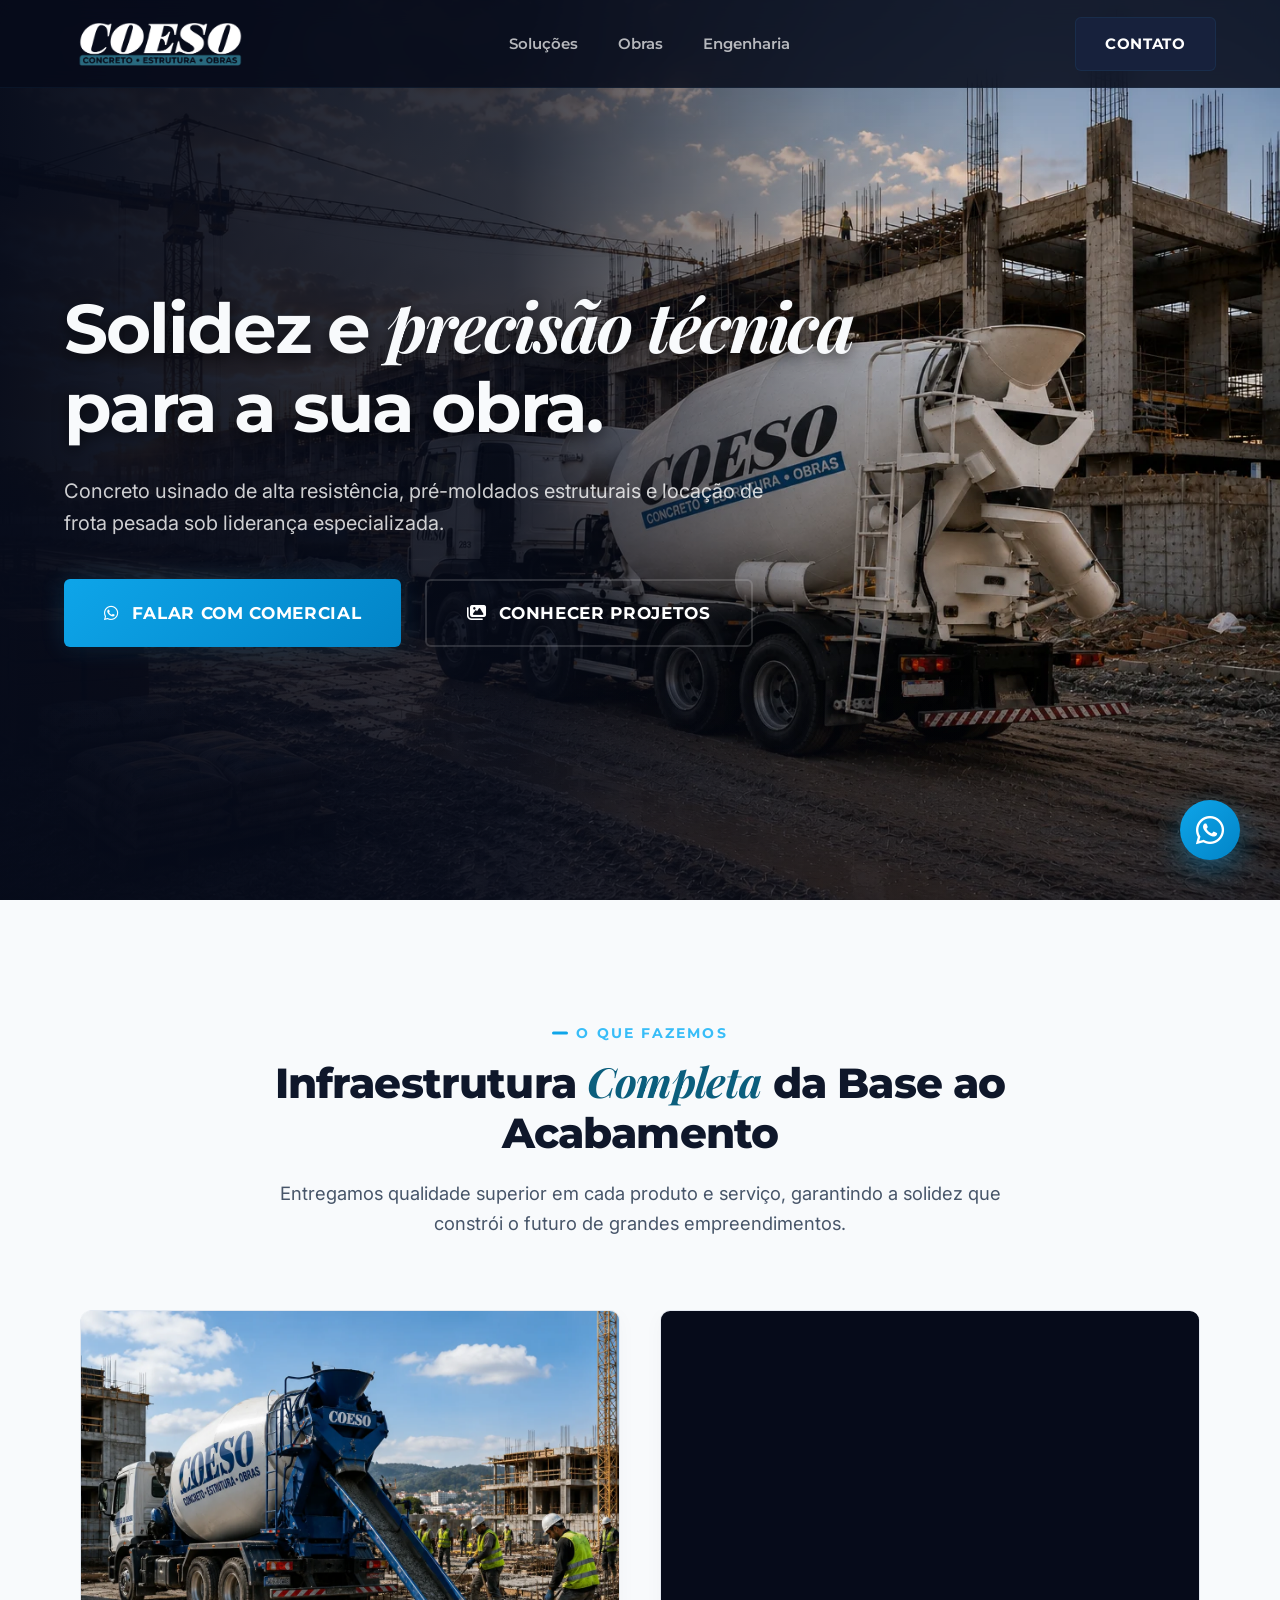
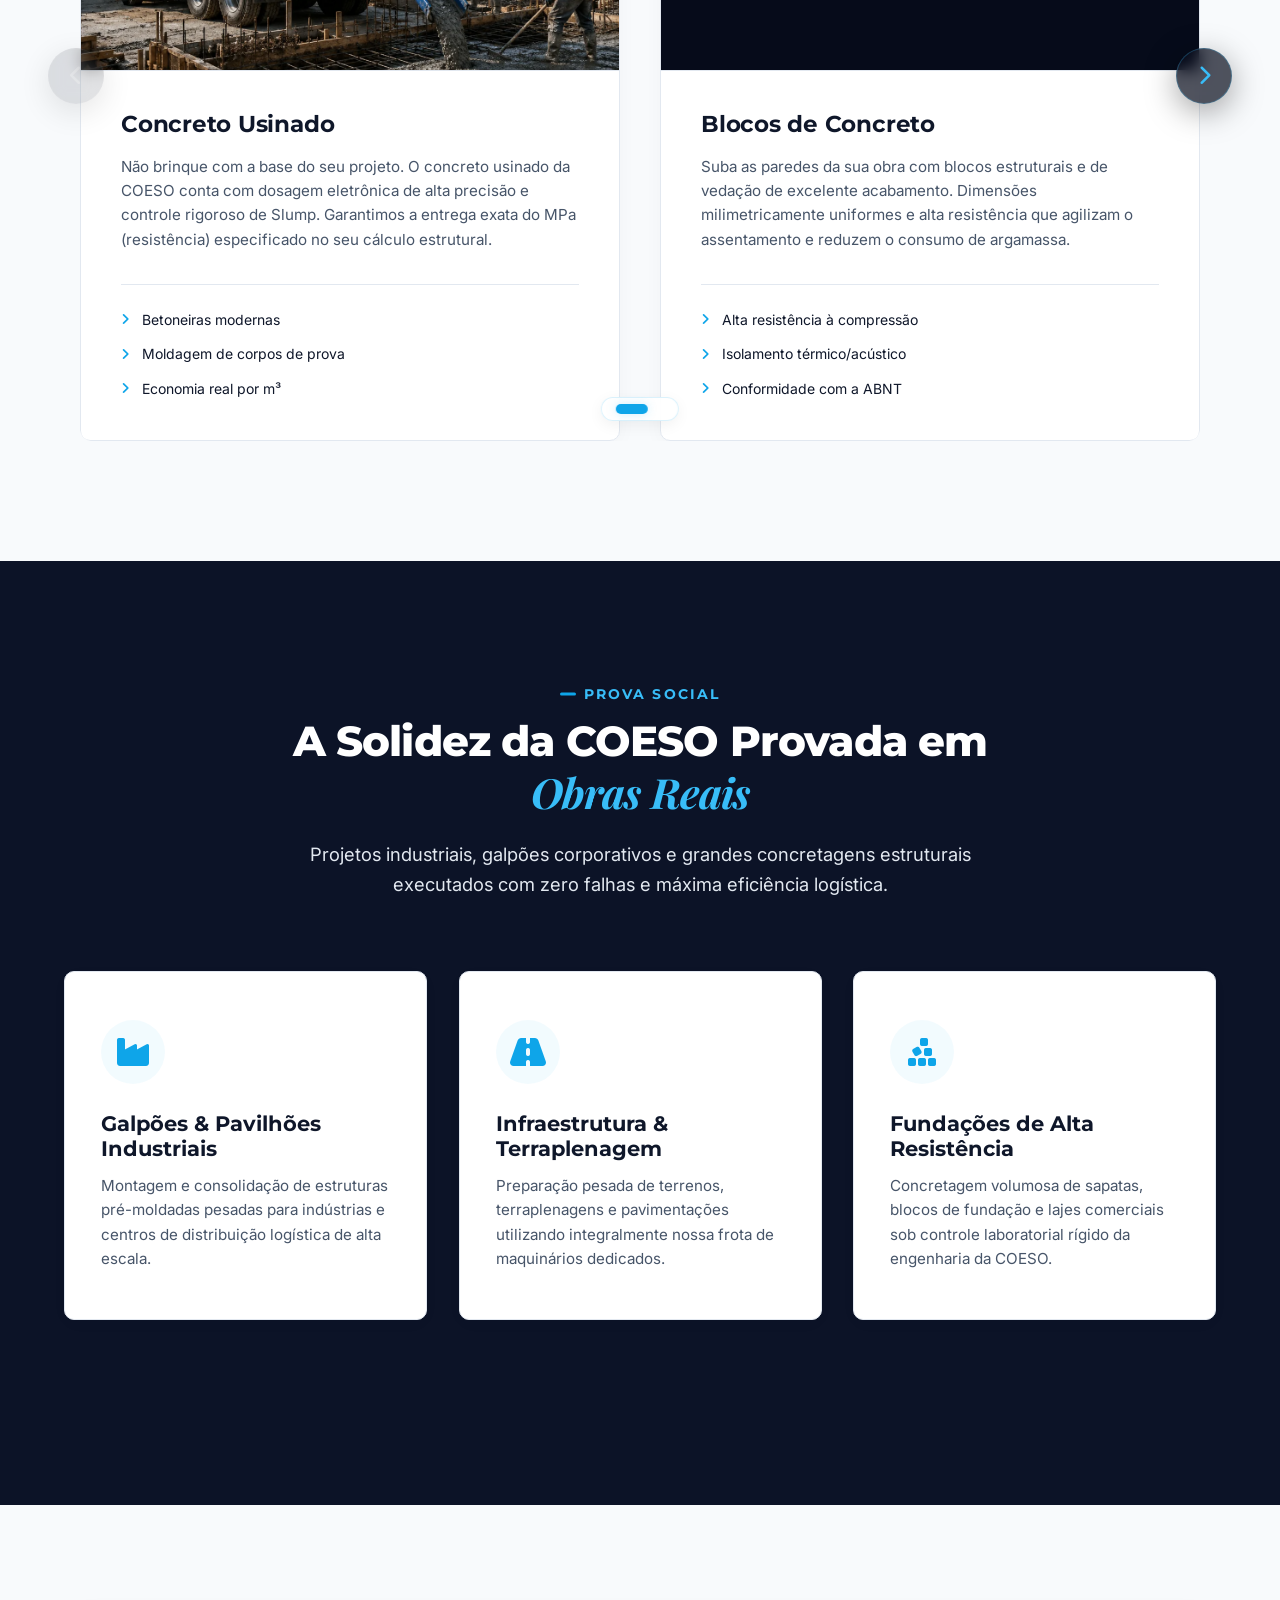
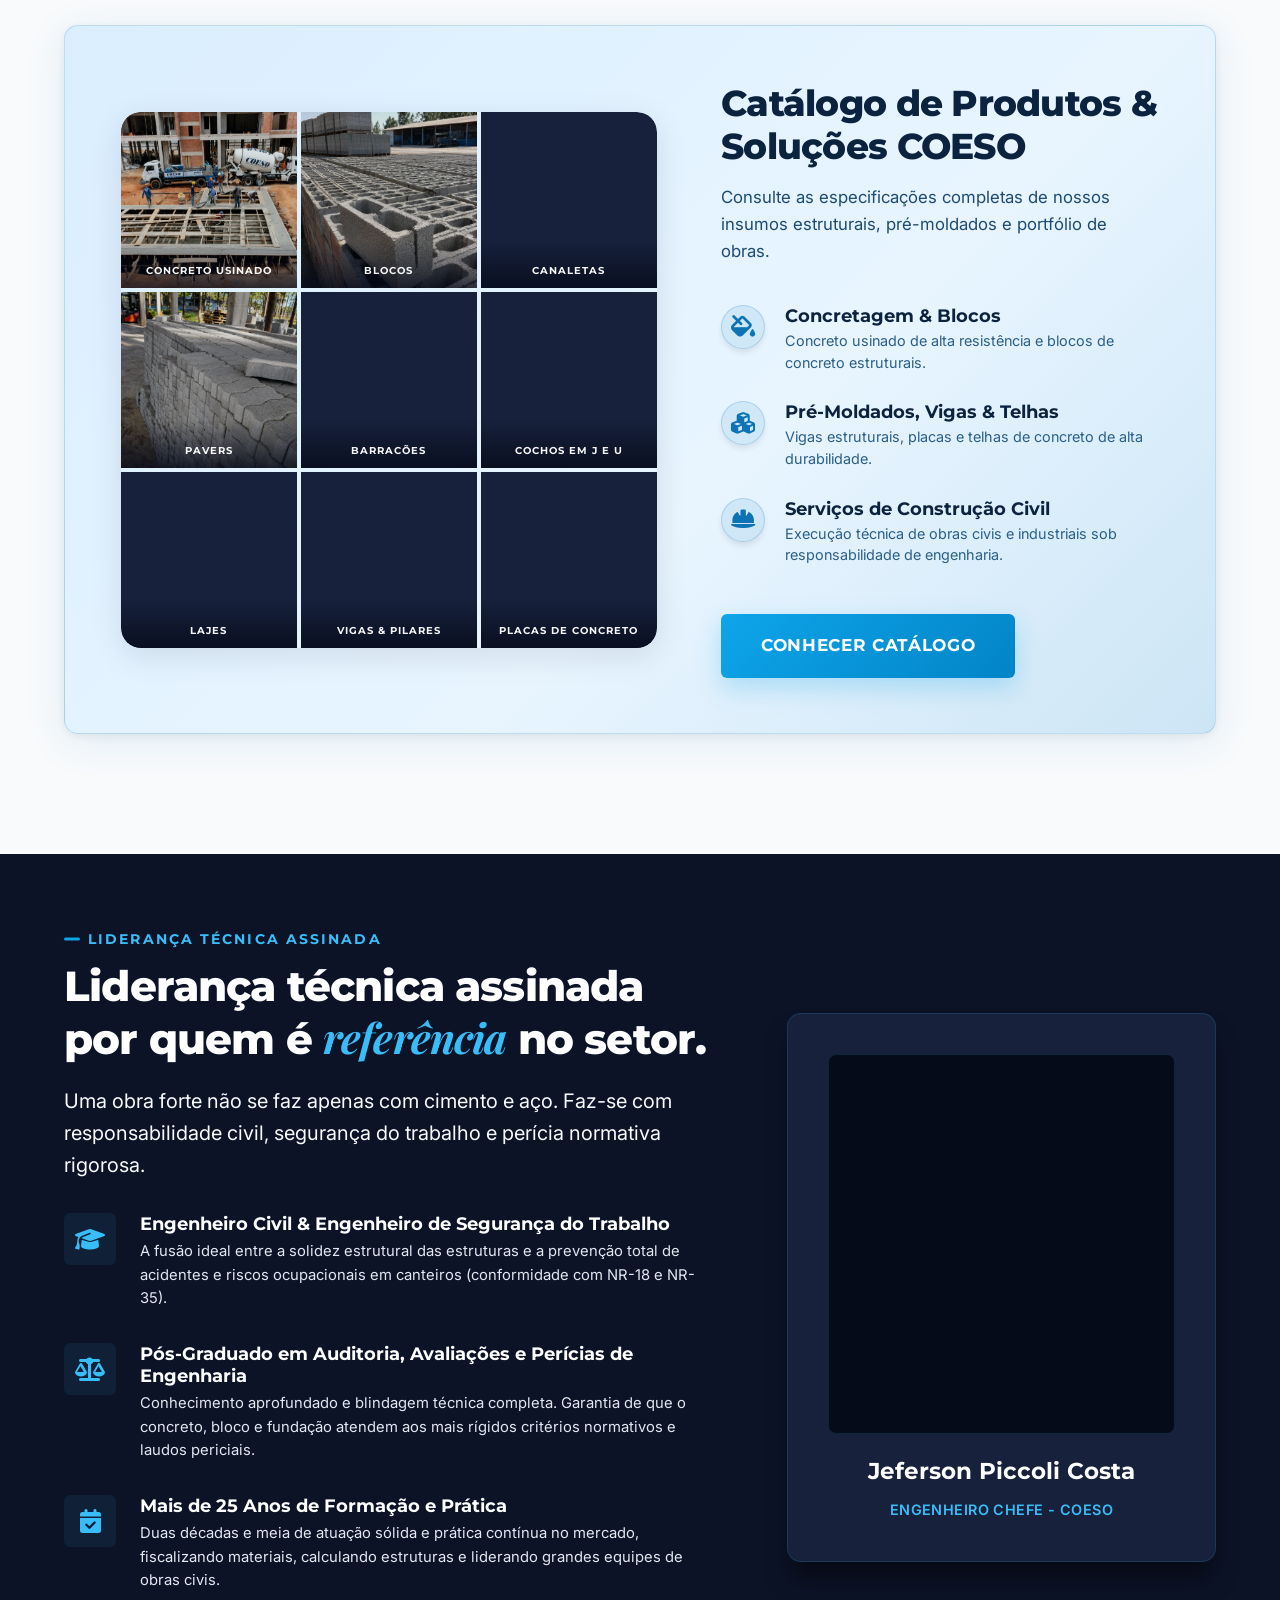
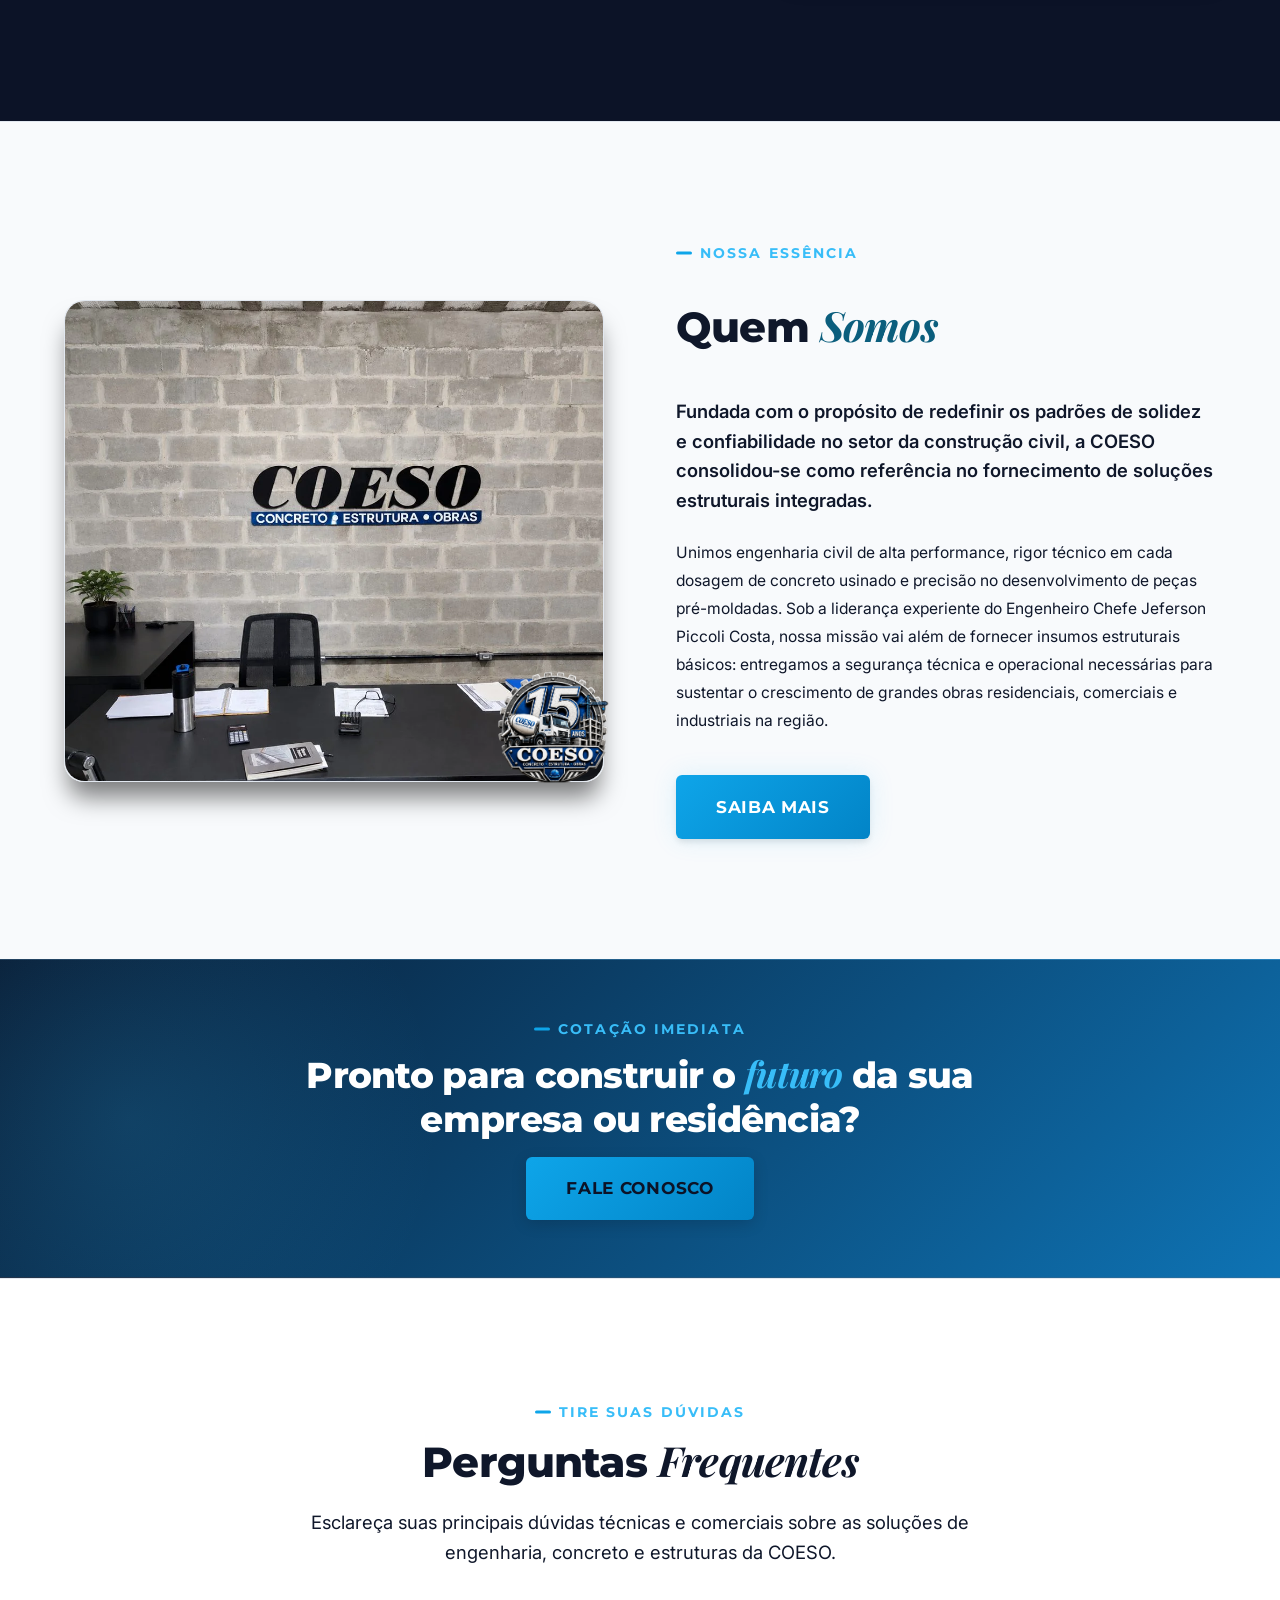
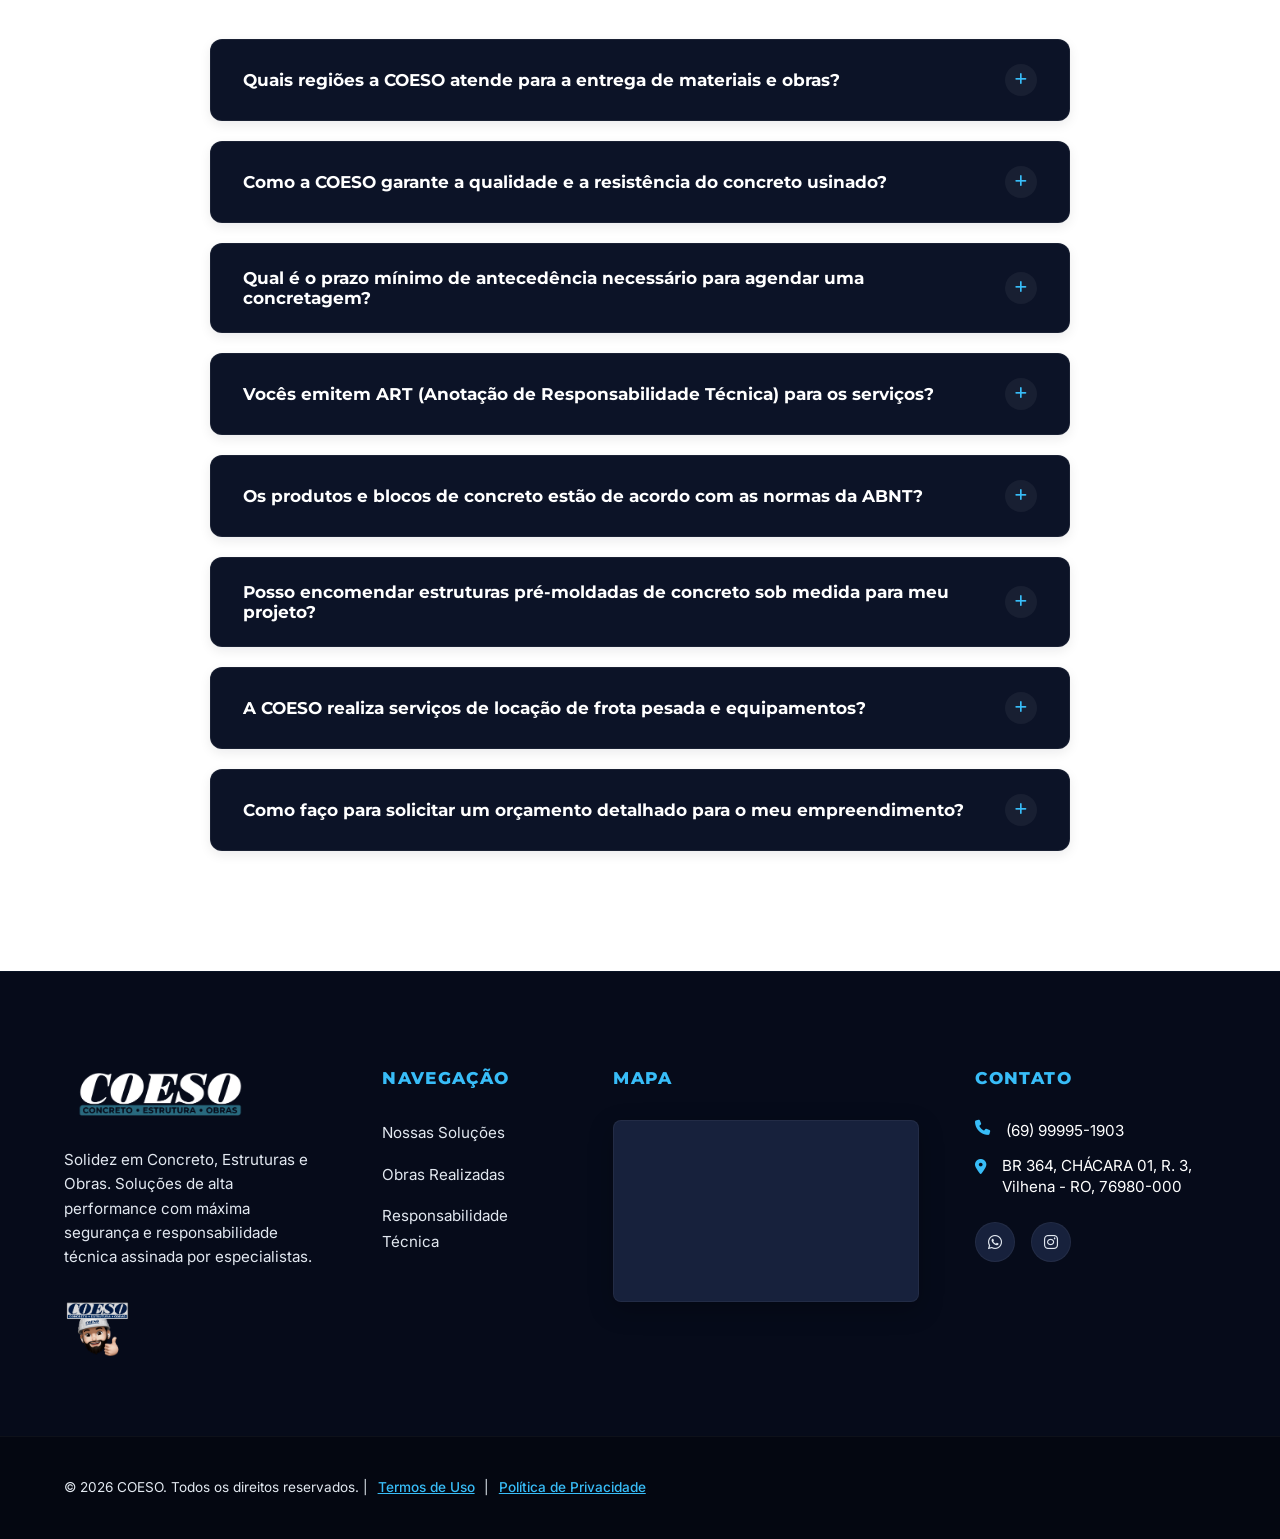
==== index.html @ 25af0e40 "Add files via upload" ====
<!DOCTYPE html>
<html lang="pt-BR">
<head>
    <meta charset="UTF-8">
    <meta name="viewport" content="width=device-width, initial-scale=1.0">
    <title>COESO | Concreto • Estrutura • Obras</title>
    
    <!-- Meta Tags SEO -->
    <meta name="description" content="A COESO oferece concreto usinado, blocos estruturais, pré-moldados e obras de engenharia civil de alta performance. Locação de frota pesada para construção. Solicite seu orçamento!">
    <meta name="keywords" content="concreto usinado, blocos de concreto, pré-moldados, obras de engenharia, locação de equipamentos, motoniveladora, munck, pá carregadeira, coeso engenharia">
    <meta name="author" content="COESO">
    
    <!-- Open Graph (Compartilhamento) -->
    <meta property="og:type" content="website">
    <meta property="og:url" content="https://www.coesoengenharia.com.br/">
    <meta property="og:title" content="COESO | Concreto • Estrutura • Obras">
    <meta property="og:description" content="Solidez e precisão técnica para sua obra. Fornecimento de concreto usinado, pré-moldados estruturais, obras completas e locação de frota pesada sob liderança especializada.">
    <meta property="og:image" content="assets/og-image.jpg">

    <!-- Google Fonts -->
    <link rel="preconnect" href="https://fonts.googleapis.com">
    <link rel="preconnect" href="https://fonts.gstatic.com" crossorigin>
    <link href="https://fonts.googleapis.com/css2?family=Inter:wght@300;400;500;600;700&family=Montserrat:wght@400;500;600;700;800&family=Playfair+Display:ital,wght@1,600;1,700;1,800;1,900&display=swap" rel="stylesheet">
    
    <!-- FontAwesome para Ícones -->
    <link rel="stylesheet" href="https://cdnjs.cloudflare.com/ajax/libs/font-awesome/6.4.0/css/all.min.css">
    
    <!-- CSS Customizado -->
    <link rel="stylesheet" href="style.css?v=1.2.1">
</head>
<body>

    <!-- Header / Navbar -->
    <header class="header">
        <div class="container header-container">
            <a href="#" class="logo-link" aria-label="COESO - Voltar ao topo">
                <img src="imagens/logo/logo-white-letters.webp" alt="COESO - Concreto, Estrutura e Obras" class="logo-img" width="980" height="254" decoding="async">
                <span class="logo-slogan">"Qualidade que constrói confiança"</span>
            </a>
            
            <nav class="nav" id="nav-menu">
                <ul class="nav-list">
                    <li><a href="#solucoes" class="nav-link">Soluções</a></li>
                    <li><a href="#obras" class="nav-link">Obras</a></li>
                    <li><a href="#autoridade" class="nav-link">Engenharia</a></li>
                    <li><a href="#contato" class="nav-link nav-btn-mobile">Contato</a></li>
                </ul>
            </nav>

            <a href="#contato" class="btn btn-secondary nav-btn-desktop">
                Contato
            </a>

            <button class="menu-toggle" id="menu-toggle" aria-label="Abrir menu">
                <span class="hamburger"></span>
            </button>
        </div>
    </header>

    <main>
        <!-- Hero Section (Azul Escuro 50%) -->
        <section class="hero">
            <div class="hero-overlay"></div>
            <div class="container hero-container">
                <div class="hero-content scroll-reveal">
                    <h1 class="hero-title">Solidez e <span class="text-serif-italic">precisão técnica</span> para a sua obra.</h1>
                    <p class="hero-lead">Concreto usinado de alta resistência, pré-moldados estruturais e locação de frota pesada sob liderança especializada.</p>

                    <div class="hero-actions">
                        <a href="https://wa.me/5569999951903?text=Olá!%20Gostaria%20de%20receber%20um%20orçamento%20da%20COESO." target="_blank" class="btn btn-primary btn-large">
                            <i class="fa-brands fa-whatsapp"></i> Falar com Comercial
                        </a>
                        <a href="#obras" class="btn btn-outline btn-large btn-scroll-projetos">
                            <i class="fa-solid fa-images"></i> Conhecer Projetos
                        </a>
                    </div>
                </div>
            </div>
        </section>

        <!-- Seção: Os 4 Pilares da Solidez (Branco 30%) -->
        <section id="solucoes" class="solucoes section-padding light-bg">
            <div class="container">
                <div class="section-header text-center scroll-reveal">
                    <span class="subtitle">O que fazemos</span>
                    <h2 class="section-title text-dark">Infraestrutura <span class="text-serif-italic">Completa</span> da Base ao Acabamento</h2>
                    <p class="section-desc text-muted">Entregamos qualidade superior em cada produto e serviço, garantindo a solidez que constrói o futuro de grandes empreendimentos.</p>
                </div>

                <div class="carousel-container solucoes-carousel">
                    <div class="carousel-wrapper">
                        <div class="carousel-track" id="solucoes-track">
                            <!-- Pilar 1 -->
                            <div class="card-solucao scroll-reveal">
                                <div class="card-solucao-img">
                                    <img src="imagens/solucoes/concreto_usinado.webp" alt="Concreto Usinado de Alta Resistência - COESO" width="800" height="532" decoding="async" loading="lazy">
                                </div>
                                <div class="card-solucao-content">
                                    <h3>Concreto Usinado</h3>
                                    <p>Não brinque com a base do seu projeto. O concreto usinado da COESO conta com dosagem eletrônica de alta precisão e controle rigoroso de Slump. Garantimos a entrega exata do MPa (resistência) especificado no seu cálculo estrutural.</p>
                                    <ul class="card-features">
                                        <li><i class="fa-solid fa-angle-right"></i> Betoneiras modernas</li>
                                        <li><i class="fa-solid fa-angle-right"></i> Moldagem de corpos de prova</li>
                                        <li><i class="fa-solid fa-angle-right"></i> Economia real por m³</li>
                                    </ul>
                                </div>
                            </div>

                            <!-- Pilar 2 -->
                            <div class="card-solucao scroll-reveal">
                                <div class="card-solucao-img">
                                    <img src="imagens/solucoes/blocos_concreto.webp" alt="Blocos de Concreto Estruturais - COESO" width="1024" height="1024" decoding="async" loading="lazy">
                                </div>
                                <div class="card-solucao-content">
                                    <h3>Blocos de Concreto</h3>
                                    <p>Suba as paredes da sua obra com blocos estruturais e de vedação de excelente acabamento. Dimensões milimetricamente uniformes e alta resistência que agilizam o assentamento e reduzem o consumo de argamassa.</p>
                                    <ul class="card-features">
                                        <li><i class="fa-solid fa-angle-right"></i> Alta resistência à compressão</li>
                                        <li><i class="fa-solid fa-angle-right"></i> Isolamento térmico/acústico</li>
                                        <li><i class="fa-solid fa-angle-right"></i> Conformidade com a ABNT</li>
                                    </ul>
                                </div>
                            </div>

                            <!-- Pilar 3 -->
                            <div class="card-solucao scroll-reveal">
                                <div class="card-solucao-img">
                                    <img src="imagens/solucoes/pre_moldados.webp" alt="Estruturas de Concreto Pré-Moldadas - COESO" width="800" height="800" decoding="async" loading="lazy">
                                </div>
                                <div class="card-solucao-content">
                                    <h3>Pré-Moldados de Concreto</h3>
                                    <p>Ganhe semanas de produtividade eliminando etapas complexas de carpintaria e fôrmas. Vigas, pilares, placas estruturais e muros produzidos em ambiente fabril controlado com cura otimizada e encaixes milimétricos.</p>
                                    <ul class="card-features">
                                        <li><i class="fa-solid fa-angle-right"></i> Redução drástica de desperdício</li>
                                        <li><i class="fa-solid fa-angle-right"></i> Instalação rápida e limpa</li>
                                        <li><i class="fa-solid fa-angle-right"></i> Redução no madeiramento</li>
                                    </ul>
                                </div>
                            </div>

                            <!-- Pilar 4 -->
                            <div class="card-solucao scroll-reveal">
                                <div class="card-solucao-img">
                                    <img src="imagens/solucoes/servicos_obras.webp" alt="Gestão e Execução de Obras Civis - COESO" width="800" height="800" decoding="async" loading="lazy">
                                </div>
                                <div class="card-solucao-content">
                                    <h3>Serviços & Obras</h3>
                                    <p>Projetos, gerenciamento e execução de obras civis de alta complexidade. Sob liderança de engenharia especializada, gerenciamos seu canteiro comercial, residencial ou industrial blindando seu orçamento de surpresas.</p>
                                    <ul class="card-features">
                                        <li><i class="fa-solid fa-angle-right"></i> Emissão rigorosa de ART</li>
                                        <li><i class="fa-solid fa-angle-right"></i> Gestão ativa de custos</li>
                                        <li><i class="fa-solid fa-angle-right"></i> Conformidade legal activa</li>
                                    </ul>
                                </div>
                            </div>
                        </div>
                    </div>

                    <!-- Controles Translúcidos Premium -->
                    <button class="carousel-control prev" id="solucoes-prev" aria-label="Slide anterior">
                        <i class="fa-solid fa-chevron-left"></i>
                    </button>
                    <button class="carousel-control next" id="solucoes-next" aria-label="Próximo slide">
                        <i class="fa-solid fa-chevron-right"></i>
                    </button>

                    <!-- Dots Indicadores -->
                    <div class="carousel-dots" id="solucoes-dots"></div>
                </div>
            </div>
        </section>

        <!-- Seção: Prova Social / Obras Realizadas (Azul Escuro 50%) -->
        <section id="obras" class="obras section-padding dark-bg">
            <div class="container">
                <div class="section-header text-center scroll-reveal">
                    <span class="subtitle">Prova Social</span>
                    <h2 class="section-title text-white">A Solidez da COESO Provada em <span class="text-serif-italic">Obras Reais</span></h2>
                    <p class="section-desc text-muted">Projetos industriais, galpões corporativos e grandes concretagens estruturais executados com zero falhas e máxima eficiência logística.</p>
                </div>

                <div class="obras-grid">
                    <!-- Obra 1 -->
                    <div class="obra-card scroll-reveal">
                        <div class="obra-icon">
                            <i class="fa-solid fa-industry"></i>
                        </div>
                        <h4>Galpões & Pavilhões Industriais</h4>
                        <p>Montagem e consolidação de estruturas pré-moldadas pesadas para indústrias e centros de distribuição logística de alta escala.</p>
                    </div>

                    <!-- Obra 2 -->
                    <div class="obra-card scroll-reveal" style="transition-delay: 0.12s;">
                        <div class="obra-icon">
                            <i class="fa-solid fa-road"></i>
                        </div>
                        <h4>Infraestrutura & Terraplenagem</h4>
                        <p>Preparação pesada de terrenos, terraplenagens e pavimentações utilizando integralmente nossa frota de maquinários dedicados.</p>
                    </div>

                    <!-- Obra 3 -->
                    <div class="obra-card scroll-reveal" style="transition-delay: 0.24s;">
                        <div class="obra-icon">
                            <i class="fa-solid fa-cubes-stacked"></i>
                        </div>
                        <h4>Fundações de Alta Resistência</h4>
                        <p>Concretagem volumosa de sapatas, blocos de fundação e lajes comerciais sob controle laboratorial rígido da engenharia da COESO.</p>
                    </div>
                </div>
            </div>
        </section>

        <!-- Seção: Catálogo Comercial e de Engenharia (Branco 30%) -->
        <section id="catalogo" class="catalogo section-padding light-bg">
            <div class="container">
                <div class="obras-catalogo-box obras-catalogo-box--blue">
                    <div class="catalogo-container-3d">
                        <!-- Coluna 1: Grid de Produtos Clicável que leva ao Catálogo -->
                        <a href="catalogo.html" class="catalogo-products-grid-link scroll-reveal" aria-label="Acessar o Catálogo de Produtos da COESO">
                            <div class="catalogo-products-grid">
                                <div class="cat-grid-item">
                                    <img src="imagens/cat%C3%A1logo/concretagem/concreto01.webp" alt="Concreto Usinado" width="1000" height="984" decoding="async" loading="lazy">
                                    <span class="cat-grid-label">Concreto Usinado</span>
                                </div>
                                <div class="cat-grid-item">
                                    <img src="imagens/cat%C3%A1logo/blocos/blocos01.webp" alt="Blocos de Concreto" width="1000" height="1000" decoding="async" loading="lazy">
                                    <span class="cat-grid-label">Blocos</span>
                                </div>
                                <div class="cat-grid-item">
                                    <img src="imagens/cat%C3%A1logo/canaleta/ChatGPT%20Image%2021%20de%20mai.%20de%202026%2C%2019_11_36.webp" alt="Canaletas de Concreto" width="1126" height="1397" decoding="async" loading="lazy">
                                    <span class="cat-grid-label">Canaletas</span>
                                </div>
                                <div class="cat-grid-item">
                                    <img src="imagens/cat%C3%A1logo/pavers/pavers01.webp" alt="Pavers Intertravados" width="1000" height="1000" decoding="async" loading="lazy">
                                    <span class="cat-grid-label">Pavers</span>
                                </div>
                                <div class="cat-grid-item">
                                    <img src="imagens/cat%C3%A1logo/barracao/baracao01.webp" alt="Barracões Pré-Moldados" width="852" height="843" decoding="async" loading="lazy">
                                    <span class="cat-grid-label">Barracões</span>
                                </div>
                                <div class="cat-grid-item">
                                    <img src="imagens/cat%C3%A1logo/cocho/Captura%20de%20tela%202026-05-21%20192445.webp" alt="Cochos de Concreto em J e U" width="852" height="841" decoding="async" loading="lazy">
                                    <span class="cat-grid-label">Cochos em J e U</span>
                                </div>
                                <div class="cat-grid-item">
                                    <img src="imagens/cat%C3%A1logo/lage/laje01.webp" alt="Lajes Pré-Moldadas" width="1000" height="1000" decoding="async" loading="lazy">
                                    <span class="cat-grid-label">Lajes</span>
                                </div>
                                <div class="cat-grid-item">
                                    <img src="imagens/cat%C3%A1logo/vigas_moldadas/viga01.webp" alt="Vigas & Pilares de Concreto" width="1000" height="800" decoding="async" loading="lazy">
                                    <span class="cat-grid-label">Vigas & Pilares</span>
                                </div>
                                <div class="cat-grid-item">
                                    <img src="imagens/cat%C3%A1logo/Placas%20de%20Concreto/placa01.webp" alt="Placas de Concreto" width="1000" height="843" decoding="async" loading="lazy">
                                    <span class="cat-grid-label">Placas de Concreto</span>
                                </div>
                            </div>
                            <div class="cat-grid-cta-overlay">
                                <i class="fa-solid fa-book-open"></i>
                                <span>Ver Catálogo Completo</span>
                                <i class="fa-solid fa-arrow-right"></i>
                            </div>
                        </a>

                        <!-- Coluna 2: Conteúdo Comercial & Argumentação Nobre -->
                        <div class="catalogo-details scroll-reveal" style="transition-delay: 0.15s;">
                            <h3 class="catalogo-heading">Catálogo de Produtos & Soluções COESO</h3>
                            <p class="catalogo-lead">Consulte as especificações completas de nossos insumos estruturais, pré-moldados e portfólio de obras.</p>
                            
                            <ul class="catalogo-bullets-list">
                                <li>
                                    <span class="bullet-icon"><i class="fa-solid fa-fill-drip"></i></span>
                                    <div class="bullet-text">
                                        <h4>Concretagem & Blocos</h4>
                                        <p>Concreto usinado de alta resistência e blocos de concreto estruturais.</p>
                                    </div>
                                </li>
                                <li>
                                    <span class="bullet-icon"><i class="fa-solid fa-cubes"></i></span>
                                    <div class="bullet-text">
                                        <h4>Pré-Moldados, Vigas & Telhas</h4>
                                        <p>Vigas estruturais, placas e telhas de concreto de alta durabilidade.</p>
                                    </div>
                                </li>
                                <li>
                                    <span class="bullet-icon"><i class="fa-solid fa-helmet-safety"></i></span>
                                    <div class="bullet-text">
                                        <h4>Serviços de Construção Civil</h4>
                                        <p>Execução técnica de obras civis e industriais sob responsabilidade de engenharia.</p>
                                    </div>
                                </li>
                            </ul>

                            <div class="catalogo-actions-area">
                                <a href="catalogo.html" class="btn btn-primary btn-large catalogo-btn">
                                    Conhecer Catálogo
                                </a>
                            </div>
                        </div>
                    </div>
                </div>
            </div>
        </section>

        <!-- Seção: Autoridade Técnica (Azul Escuro 50%) -->
        <section id="autoridade" class="autoridade section-padding dark-bg">
            <div class="container">
                <div class="autoridade-wrapper">
                    <!-- Conteúdo Persuasivo (Texto na esquerda) -->
                    <div class="autoridade-content scroll-reveal">
                        <span class="subtitle">Liderança Técnica Assinada</span>
                        <h2 class="section-title text-white">Liderança técnica assinada por quem é <span class="text-serif-italic">referência</span> no setor.</h2>
                        <p class="lead text-muted">Uma obra forte não se faz apenas com cimento e aço. Faz-se com responsabilidade civil, segurança do trabalho e perícia normativa rigorosa.</p>
                        
                        <div class="qualificacoes">
                            <div class="qual-item">
                                <div class="qual-icon"><i class="fa-solid fa-graduation-cap"></i></div>
                                <div class="qual-text">
                                    <h4>Engenheiro Civil & Engenheiro de Segurança do Trabalho</h4>
                                    <p>A fusão ideal entre a solidez estrutural das estruturas e a prevenção total de acidentes e riscos ocupacionais em canteiros (conformidade com NR-18 e NR-35).</p>
                                </div>
                            </div>
                            <div class="qual-item">
                                <div class="qual-icon"><i class="fa-solid fa-scale-balanced"></i></div>
                                <div class="qual-text">
                                    <h4>Pós-Graduado em Auditoria, Avaliações e Perícias de Engenharia</h4>
                                    <p>Conhecimento aprofundado e blindagem técnica completa. Garantia de que o concreto, bloco e fundação atendem aos mais rígidos critérios normativos e laudos periciais.</p>
                                </div>
                            </div>
                            <div class="qual-item">
                                <div class="qual-icon"><i class="fa-solid fa-calendar-check"></i></div>
                                <div class="qual-text">
                                    <h4>Mais de 25 Anos de Formação e Prática</h4>
                                    <p>Duas décadas e meia de atuação sólida e prática contínua no mercado, fiscalizando materiais, calculando estruturas e liderando grandes equipes de obras civis.</p>
                                </div>
                            </div>
                        </div>

                    </div>

                    <!-- Foto / Card do Engenheiro (Imagem na direita) -->
                    <div class="autoridade-visual scroll-reveal">
                        <div class="perfil-card">
                            <div class="perfil-img-container">
                                <img src="imagens/logo/jeferson.webp" alt="Eng. Jeferson Piccoli Costa - Responsável Técnico COESO" class="perfil-img" width="640" height="760" decoding="async" loading="lazy">
                            </div>
                            <div class="perfil-body">
                                <h3>Jeferson Piccoli Costa</h3>
                                <span class="cargo">Engenheiro Chefe - COESO</span>
                            </div>
                        </div>
                    </div>
                </div>
            </div>
        </section>

        <!-- Seção: Quem Somos (Branco / Light BG) -->
        <section id="quem-somos" class="quem-somos section-padding light-bg">
            <div class="container">
                <div class="quem-somos-wrapper">
                    <!-- Foto na esquerda -->
                    <div class="quem-somos-visual scroll-reveal">
                        <div class="quem-somos-img-box">
                            <img src="imagens/coeso/escritorio.webp" alt="Sede da COESO Engenharia" class="quem-somos-img" width="1000" height="1000" decoding="async" loading="lazy">
                            <div class="quem-somos-experience">
                                <img src="imagens/logo/simbolo.webp" alt="Símbolo COESO" class="quem-somos-badge-img" width="1254" height="1254" decoding="async" loading="lazy">
                            </div>
                        </div>
                    </div>

                    <!-- Texto na direita -->
                    <div class="quem-somos-content scroll-reveal" style="transition-delay: 0.15s;">
                        <span class="subtitle">Nossa Essência</span>
                        <h2 class="section-title text-dark">Quem <span class="text-serif-italic">Somos</span></h2>
                        <p class="lead-text text-dark">Fundada com o propósito de redefinir os padrões de solidez e confiabilidade no setor da construção civil, a COESO consolidou-se como referência no fornecimento de soluções estruturais integradas.</p>
                        <p class="desc-text text-muted">Unimos engenharia civil de alta performance, rigor técnico em cada dosagem de concreto usinado e precisão no desenvolvimento de peças pré-moldadas. Sob a liderança experiente do Engenheiro Chefe Jeferson Piccoli Costa, nossa missão vai além de fornecer insumos estruturais básicos: entregamos a segurança técnica e operacional necessárias para sustentar o crescimento de grandes obras residenciais, comerciais e industriais na região.</p>
                        
                        <div class="quem-somos-actions">
                            <a href="historia.html" class="btn btn-primary btn-large">
                                Saiba mais
                            </a>
                        </div>
                    </div>
                </div>
            </div>
        </section>

        <section id="contato" class="contato">
            <div class="container">
                <div class="contato-wrapper scroll-reveal">
                    <div class="contato-box">
                        <span class="subtitle">Cotação Imediata</span>
                        <h2 class="section-title text-white">Pronto para construir o <span class="text-serif-italic">futuro</span> da sua empresa ou residência?</h2>
                        <div class="contato-action-btn">
                            <a href="https://wa.me/5569999951903?text=Olá!%20Gostaria%20de%20conversar%20sobre%20as%20soluções%20comerciais%20da%20COESO." target="_blank" class="btn btn-primary btn-large">
                                Fale conosco
                            </a>
                        </div>
                    </div>
                </div>
            </div>
        </section>

        <!-- Seção: Perguntas Frequentes (FAQ) (Branco) -->
        <section id="faq" class="faq section-padding">
            <div class="container">
                <div class="section-header text-center scroll-reveal">
                    <span class="subtitle">Tire suas Dúvidas</span>
                    <h2 class="section-title text-dark">Perguntas <span class="text-serif-italic">Frequentes</span></h2>
                    <p class="section-desc text-muted">Esclareça suas principais dúvidas técnicas e comerciais sobre as soluções de engenharia, concreto e estruturas da COESO.</p>
                </div>
                
                <div class="faq-grid scroll-reveal">
                    <!-- FAQ Item 1 -->
                    <div class="faq-item">
                        <button class="faq-question" aria-expanded="false">
                            <span>Quais regiões a COESO atende para a entrega de materiais e obras?</span>
                            <span class="faq-icon"><i class="fa-solid fa-plus"></i></span>
                        </button>
                        <div class="faq-answer">
                            <div class="faq-answer-content">
                                <p>Atendemos com logística e frota próprias toda a região de Vilhena - RO e cidades vizinhas. Nossos caminhões e betoneiras garantem agilidade e precisão na entrega de concreto usinado e pré-moldados diretamente no seu canteiro.</p>
                            </div>
                        </div>
                    </div>
                    
                    <!-- FAQ Item 2 -->
                    <div class="faq-item">
                        <button class="faq-question" aria-expanded="false">
                            <span>Como a COESO garante a qualidade e a resistência do concreto usinado?</span>
                            <span class="faq-icon"><i class="fa-solid fa-plus"></i></span>
                        </button>
                        <div class="faq-answer">
                            <div class="faq-answer-content">
                                <p>Nosso concreto passa por rigoroso controle tecnológico, incluindo dosagem eletrônica automatizada de insumos e testes constantes de Slump. Realizamos a moldagem de corpos de prova e ensaios laboratoriais para certificar a classe de resistência (MPa) exigida no seu cálculo estrutural.</p>
                            </div>
                        </div>
                    </div>

                    <!-- FAQ Item 3 -->
                    <div class="faq-item">
                        <button class="faq-question" aria-expanded="false">
                            <span>Qual é o prazo mínimo de antecedência necessário para agendar uma concretagem?</span>
                            <span class="faq-icon"><i class="fa-solid fa-plus"></i></span>
                        </button>
                        <div class="faq-answer">
                            <div class="faq-answer-content">
                                <p>Para garantir a disponibilidade de nossos equipamentos, caminhões betoneira e equipe técnica, recomendamos que o agendamento seja feito com pelo menos 48 a 72 horas de antecedência em relação ao dia programado para a concretagem.</p>
                            </div>
                        </div>
                    </div>

                    <!-- FAQ Item 4 -->
                    <div class="faq-item">
                        <button class="faq-question" aria-expanded="false">
                            <span>Vocês emitem ART (Anotação de Responsabilidade Técnica) para os serviços?</span>
                            <span class="faq-icon"><i class="fa-solid fa-plus"></i></span>
                        </button>
                        <div class="faq-answer">
                            <div class="faq-answer-content">
                                <p>Sim, absolutamente. Todas as nossas obras civis, galpões industriais, montagens de estruturas pré-moldadas e fornecimentos personalizados contam com a emissão formal de ART assinada pelo nosso Engenheiro Chefe e Responsável Técnico, assegurando total respaldo jurídico e técnico.</p>
                            </div>
                        </div>
                    </div>

                    <!-- FAQ Item 5 -->
                    <div class="faq-item">
                        <button class="faq-question" aria-expanded="false">
                            <span>Os produtos e blocos de concreto estão de acordo com as normas da ABNT?</span>
                            <span class="faq-icon"><i class="fa-solid fa-plus"></i></span>
                        </button>
                        <div class="faq-answer">
                            <div class="faq-answer-content">
                                <p>Sim, 100% dos nossos blocos de concreto (estruturais e de vedação) e peças pré-moldadas são fabricados rigorosamente sob as normas técnicas da ABNT vigentes, passando por curas controladas para garantir a máxima resistência e uniformidade geométrica.</p>
                            </div>
                        </div>
                    </div>

                    <!-- FAQ Item 6 -->
                    <div class="faq-item">
                        <button class="faq-question" aria-expanded="false">
                            <span>Posso encomendar estruturas pré-moldadas de concreto sob medida para meu projeto?</span>
                            <span class="faq-icon"><i class="fa-solid fa-plus"></i></span>
                        </button>
                        <div class="faq-answer">
                            <div class="faq-answer-content">
                                <p>Com certeza. Produzimos pilares, vigas, placas estruturais e outras peças pré-moldadas personalizadas de acordo com as dimensões e especificidades do seu projeto arquitetônico e estrutural, reduzindo o tempo de obra e desperdício de materiais.</p>
                            </div>
                        </div>
                    </div>

                    <!-- FAQ Item 7 -->
                    <div class="faq-item">
                        <button class="faq-question" aria-expanded="false">
                            <span>A COESO realiza serviços de locação de frota pesada e equipamentos?</span>
                            <span class="faq-icon"><i class="fa-solid fa-plus"></i></span>
                        </button>
                        <div class="faq-answer">
                            <div class="faq-answer-content">
                                <p>Sim. Oferecemos locação de frota pesada revisada e com manutenção rigorosa em dia, incluindo caminhões munck, pás carregadeiras, motoniveladoras e betoneiras modernas prontas para atuar com alta produtividade no seu canteiro.</p>
                            </div>
                        </div>
                    </div>

                    <!-- FAQ Item 8 -->
                    <div class="faq-item">
                        <button class="faq-question" aria-expanded="false">
                            <span>Como faço para solicitar um orçamento detalhado para o meu empreendimento?</span>
                            <span class="faq-icon"><i class="fa-solid fa-plus"></i></span>
                        </button>
                        <div class="faq-answer">
                            <div class="faq-answer-content">
                                <p>É muito simples! Você pode clicar em qualquer um dos botões "Orçamento Rápido" ou "Negociar no WhatsApp" nesta página. Nossa equipe técnica está pronta para receber seu projeto e enviar uma proposta comercial e técnica sob medida de forma ágil.</p>
                            </div>
                        </div>
                    </div>
                </div>
            </div>
        </section>
    </main>

    <!-- Rodapé Institucional Completo (Azul Escuro 50%) -->
    <footer class="footer">
        <div class="container footer-container">
            <!-- Coluna 1: Marca & Subtexto -->
            <div class="footer-brand">
                <a href="#" class="logo-link" aria-label="COESO - Voltar ao topo">
                    <img src="imagens/logo/logo-white-letters.webp" alt="COESO - Concreto, Estrutura e Obras" class="logo-img" width="980" height="254" decoding="async" loading="lazy">
                </a>
                <p>Solidez em Concreto, Estruturas e Obras. Soluções de alta performance com máxima segurança e responsabilidade técnica assinada por especialistas.</p>
                <img src="imagens/logo/pedreiro.webp" alt="Mascote Pedreiro COESO" width="1397" height="1126" decoding="async" loading="lazy" style="height: 55px; width: auto; margin-top: 1.25rem; display: block; opacity: 0.95;">
            </div>
            
            <!-- Coluna 2: Navegação -->
            <div class="footer-links">
                <h4>Navegação</h4>
                <ul>
                    <li><a href="#solucoes">Nossas Soluções</a></li>
                    <li><a href="#obras">Obras Realizadas</a></li>
                    <li><a href="#autoridade">Responsabilidade Técnica</a></li>
                </ul>
            </div>
            
            <!-- Coluna 3: Mapa -->
            <div class="footer-map">
                <h4>Mapa</h4>
                <div class="map-container">
                    <iframe 
                        src="https://maps.google.com/maps?q=-12.7303,-60.1762(COESO%20-%20Concreto,%20Estrutura%20e%20Obras)&amp;t=&amp;z=16&amp;ie=UTF8&amp;iwloc=A&amp;output=embed" 
                        width="100%" 
                        height="180" 
                        style="border:0; border-radius: 8px;" 
                        allowfullscreen="" 
                        loading="lazy" 
                        referrerpolicy="no-referrer-when-downgrade">
                    </iframe>
                </div>
            </div>

            <!-- Coluna 4: Contato -->
            <div class="footer-contact">
                <h4>Contato</h4>
                <ul class="footer-contact-list" style="margin-bottom: 1.5rem;">
                    <li><i class="fa-solid fa-phone" style="color: var(--blue-light-hover); margin-right: 0.25rem;"></i> (69) 99995-1903</li>
                    <li><i class="fa-solid fa-location-dot" style="color: var(--blue-light-hover); margin-right: 0.25rem; margin-top: 0.25rem;"></i> BR 364, CHÁCARA 01, R. 3, Vilhena - RO, 76980-000</li>
                </ul>
                <div class="footer-socials">
                    <a href="https://wa.me/5569999951903" target="_blank" aria-label="Falar conosco no WhatsApp"><i class="fa-brands fa-whatsapp"></i></a>
                    <a href="https://www.instagram.com/coesoconcretoestruturaeobras/" target="_blank" aria-label="Acessar nosso Instagram"><i class="fa-brands fa-instagram"></i></a>
                </div>
            </div>
        </div>

        <div class="footer-bottom">
            <div class="container bottom-container">
                <div class="copyright">
                    <p>&copy; 2026 COESO. Todos os direitos reservados. | <a href="termos.html" class="footer-legal-link">Termos de Uso</a> | <a href="privacidade.html" class="footer-legal-link">Política de Privacidade</a></p>
                </div>
            </div>
        </div>
    </footer>

    <!-- Botão de WhatsApp Flutuante (Azul Claro 20%) -->
    <a href="https://wa.me/5569999951903?text=Olá!%20Gostaria%20de%20receber%20um%20orçamento%20com%20a%20COESO." class="whatsapp-float" target="_blank" aria-label="Falar com o Comercial no WhatsApp">
        <i class="fa-brands fa-whatsapp"></i>
        <span class="tooltip">Falar com o Comercial</span>
    </a>

    <!-- Javascript Customizado -->
    <script src="script.js" defer></script>
</body>
</html>
---- style.css ----
/* 
   COESO - Concreto • Estrutura • Obras
   Sistema de Design & Estilização Premium
   Paleta Comercial: 50% Azul Escuro | 30% Branco | 20% Azul Claro
*/

/* --- Variáveis Globais (Design Tokens) --- */
:root {
    /* 50% Azul Escuro (Solidez e Engenharia) */
    --blue-dark-900: #060B1A; /* Fundo base ultra-escuro */
    --blue-dark-800: #0C1327; /* Fundo principal de seções escuras */
    --blue-dark-700: #17213C; /* Fundo de cards e menus escuros */
    --blue-dark-600: #253356; /* Bordas e tons intermediários */
    
    /* 30% Branco & Off-White (Leitura e Espaço) */
    --white: #FFFFFF;
    --off-white-100: #F8FAFC; /* Fundo principal claro */
    --off-white-200: #E2E8F0; /* Bordas e detalhes em seções claras */
    --text-dark: #0F172A;     /* Texto principal em seções claras */
    --text-muted-dark: #475569; /* Texto secundário em seções claras */
    
    /* 20% Azul Claro (Tecnologia, Destaque e Ação) */
    --blue-light-main: #0EA5E9;   /* Cor de ação primária (botões) */
    --blue-light-hover: #38BDF8;  /* Cor de hover e destaque ativo */
    --blue-light-glow: rgba(56, 189, 248, 0.25);
    
    /* Tipografia */
    --font-title: 'Montserrat', sans-serif;
    --font-body: 'Inter', sans-serif;
    
    /* Animações e Transições */
    --transition-smooth: all 0.4s cubic-bezier(0.25, 0.8, 0.25, 1);
    --transition-fast: all 0.2s ease;
    
    /* Sombras e Bordas */
    --border-light: rgba(56, 189, 248, 0.08);
    --border-glow: rgba(56, 189, 248, 0.3);
    --shadow-sm: 0 4px 6px -1px rgba(0, 0, 0, 0.1);
    --shadow-md: 0 10px 15px -3px rgba(0, 0, 0, 0.3);
    --shadow-lg: 0 20px 25px -5px rgba(0, 0, 0, 0.5);
    --shadow-glow: 0 0 25px rgba(56, 189, 248, 0.15);
}

/* --- Reset e Configurações de Base --- */
*, *::before, *::after {
    margin: 0;
    padding: 0;
    box-sizing: border-box;
}

html {
    scroll-behavior: smooth;
    font-size: 16px;
    background-color: var(--blue-dark-900);
    color: var(--off-white-100);
    font-family: var(--font-body);
    -webkit-font-smoothing: antialiased;
}

body {
    overflow-x: hidden;
    line-height: 1.6;
}

.container {
    width: 100%;
    max-width: 1200px;
    margin: 0 auto;
    padding: 0 1.5rem;
}

section {
    position: relative;
    overflow: hidden;
}

.section-padding {
    padding: 7.5rem 0;
}

/* Alternância de Fundos Cromáticos */
.dark-bg {
    background-color: var(--blue-dark-800);
    color: var(--off-white-100);
}

.light-bg {
    background-color: var(--off-white-100);
    color: var(--text-dark);
}

a {
    color: inherit;
    text-decoration: none;
    transition: var(--transition-fast);
}

ul {
    list-style: none;
}

/* --- Tipografia Focada --- */
h1, h2, h3, h4, h5, h6 {
    font-family: var(--font-title);
    font-weight: 700;
    line-height: 1.2;
}

.dark-bg h1, .dark-bg h2, .dark-bg h3, .dark-bg h4 {
    color: var(--white);
}

.light-bg h1, .light-bg h2, .light-bg h3, .light-bg h4 {
    color: var(--text-dark);
}

.section-header {
    margin-bottom: 4.5rem;
    max-width: 750px;
}

.section-header.text-center {
    margin-left: auto;
    margin-right: auto;
    text-align: center;
}

.subtitle {
    display: inline-block;
    font-family: var(--font-title);
    font-size: 0.875rem;
    font-weight: 700;
    text-transform: uppercase;
    letter-spacing: 0.15em;
    color: var(--blue-light-hover);
    margin-bottom: 0.75rem;
    position: relative;
    padding-left: 1.5rem;
}

.subtitle::before {
    content: '';
    position: absolute;
    left: 0;
    top: 50%;
    transform: translateY(-50%);
    width: 1rem;
    height: 3px;
    background-color: var(--blue-light-main);
    border-radius: 2px;
}

.section-title {
    font-size: 2.6rem;
    margin-bottom: 1.25rem;
    letter-spacing: -0.02em;
    font-weight: 800;
}

.section-desc {
    font-size: 1.15rem;
}

.dark-bg .section-desc {
    color: var(--off-white-200);
}

.light-bg .section-desc {
    color: var(--text-muted-dark);
}

/* Destaque Tipográfico Premium */
.text-serif-italic {
    font-family: 'Playfair Display', serif;
    font-style: italic;
    font-weight: 700;
}

.dark-bg .text-serif-italic {
    color: var(--blue-light-hover);
}

.light-bg .text-serif-italic {
    color: #0b5e7d; /* Azul petróleo de alto contraste */
}

/* --- Botões de Conversão (Azul Claro 20%) --- */
.btn {
    display: inline-flex;
    align-items: center;
    justify-content: center;
    gap: 0.75rem;
    font-family: var(--font-title);
    font-weight: 700;
    font-size: 0.95rem;
    padding: 0.85rem 1.85rem;
    border-radius: 6px;
    cursor: pointer;
    transition: var(--transition-smooth);
    border: none;
    outline: none;
    text-transform: uppercase;
    letter-spacing: 0.04em;
}

.btn-primary {
    background: linear-gradient(135deg, var(--blue-light-main) 0%, #0284c7 100%);
    color: var(--white);
    box-shadow: var(--shadow-sm), var(--shadow-glow);
}

.btn-primary:hover {
    background: linear-gradient(135deg, var(--blue-light-hover) 0%, var(--blue-light-main) 100%);
    transform: translateY(-3px);
    box-shadow: 0 10px 22px rgba(14, 165, 233, 0.35);
}

.btn-secondary {
    background-color: var(--blue-dark-700);
    color: var(--white);
    border: 1px solid var(--border-light);
}

.btn-secondary:hover {
    background-color: var(--blue-light-main);
    color: var(--white);
    border-color: var(--blue-light-main);
    transform: translateY(-2px);
    box-shadow: var(--shadow-glow);
}

.btn-outline {
    background-color: transparent;
    color: var(--white);
    border: 2px solid rgba(255, 255, 255, 0.15);
}

.btn-outline:hover {
    border-color: var(--blue-light-hover);
    color: var(--blue-light-hover);
    transform: translateY(-3px);
    background-color: rgba(56, 189, 248, 0.05);
}

.btn-card {
    background-color: rgba(14, 165, 233, 0.08);
    color: var(--blue-light-hover);
    border: 1px solid rgba(14, 165, 233, 0.2);
    width: 100%;
}

.btn-card:hover {
    background-color: var(--blue-light-main);
    color: var(--white);
    border-color: var(--blue-light-main);
    transform: translateY(-2px);
    box-shadow: 0 5px 15px rgba(14, 165, 233, 0.3);
}

.btn-large {
    padding: 1.15rem 2.5rem;
    font-size: 1.05rem;
}

/* --- Header & Navegação --- */
.header {
    position: fixed;
    top: 0;
    left: 0;
    width: 100%;
    z-index: 1000;
    background-color: rgba(6, 11, 26, 0.85);
    backdrop-filter: blur(12px);
    -webkit-backdrop-filter: blur(12px);
    border-bottom: 1px solid rgba(56, 189, 248, 0.06);
    transition: var(--transition-smooth);
}

.header-container {
    display: flex;
    align-items: center;
    justify-content: space-between;
    height: 5.5rem;
}

.logo-link {
    display: inline-flex;
    align-items: center;
}

.logo-img {
    height: 52px;
    width: auto;
    object-fit: contain;
    transition: var(--transition-smooth);
}

.logo-link:hover .logo-img {
    transform: translateY(-2px);
}

.logo-slogan {
    display: none; /* O slogan e etiqueta de qualidade já vêm integrados na própria imagem do logo oficial */
}

.nav-list {
    display: flex;
    align-items: center;
    gap: 2.5rem;
}

.nav-link {
    font-family: var(--font-title);
    font-weight: 600;
    font-size: 0.95rem;
    color: rgba(255, 255, 255, 0.7);
    position: relative;
    padding: 0.5rem 0;
}

.nav-link::after {
    content: '';
    position: absolute;
    bottom: 0;
    left: 0;
    width: 0;
    height: 2px;
    background-color: var(--blue-light-main);
    transition: var(--transition-fast);
}

.nav-link:hover {
    color: var(--white);
}

.nav-link:hover::after {
    width: 100%;
}

.nav-btn-desktop {
    display: inline-flex;
}

.nav-btn-mobile {
    display: none;
}

.menu-toggle {
    display: none;
    background: none;
    border: none;
    cursor: pointer;
    padding: 0.5rem;
}

.hamburger {
    display: block;
    width: 1.5rem;
    height: 2px;
    background-color: var(--white);
    position: relative;
    transition: var(--transition-fast);
}

.hamburger::before, .hamburger::after {
    content: '';
    position: absolute;
    width: 100%;
    height: 2px;
    background-color: var(--white);
    left: 0;
    transition: var(--transition-fast);
}

.hamburger::before { top: -6px; }
.hamburger::after { bottom: -6px; }

/* --- Hero Section (50% Azul Escuro) --- */
.hero {
    position: relative;
    min-height: 100vh;
    display: flex;
    flex-direction: column;
    justify-content: center;
    padding-top: 8rem;
    padding-bottom: 6rem;
    background: linear-gradient(90deg, rgba(6, 11, 26, 0.98) 0%, rgba(6, 11, 26, 0.8) 40%, rgba(6, 11, 26, 0.2) 65%, rgba(6, 11, 26, 0) 80%),
                url('imagens/logo/cam_desktop.webp') no-repeat right center;
    background-size: cover;
    background-attachment: fixed;
    background-color: #060b1a;
}

.hero-overlay {
    position: absolute;
    top: 0;
    left: 0;
    width: 100%;
    height: 100%;
    background: linear-gradient(180deg, transparent 75%, rgba(6, 11, 26, 0.5) 100%);
    pointer-events: none;
}

.hero-container {
    position: relative;
    z-index: 10;
}

.hero-content {
    max-width: 820px;
}

.hero-tag {
    display: inline-flex;
    align-items: center;
    gap: 0.5rem;
    background-color: rgba(14, 165, 233, 0.1);
    border: 1px solid rgba(14, 165, 233, 0.2);
    color: var(--blue-light-hover);
    padding: 0.4rem 1.1rem;
    border-radius: 50px;
    font-size: 0.85rem;
    font-weight: 700;
    text-transform: uppercase;
    letter-spacing: 0.05em;
    margin-bottom: 2rem;
}

.hero-title {
    font-size: clamp(2.4rem, 5.5vw, 4.3rem);
    line-height: 1.15;
    margin-bottom: 1.75rem;
    letter-spacing: -0.03em;
    text-shadow: 0 4px 15px rgba(0, 0, 0, 0.6);
}

.hero-lead {
    font-size: 1.25rem;
    color: rgba(255, 255, 255, 0.8);
    margin-bottom: 2.5rem;
    max-width: 720px;
}

.hero-bullets {
    display: flex;
    flex-direction: column;
    gap: 0.85rem;
    margin-bottom: 3.5rem;
}

.bullet {
    display: flex;
    align-items: center;
    gap: 0.75rem;
    font-size: 0.95rem;
    color: rgba(255, 255, 255, 0.9);
}

.bullet i {
    color: var(--blue-light-hover);
    font-size: 1.1rem;
}

.hero-actions {
    display: flex;
    flex-wrap: wrap;
    gap: 1.5rem;
}

/* --- Seção Soluções (30% Branco) --- */
.solucoes-grid {
    display: grid;
    grid-template-columns: repeat(2, 1fr);
    gap: 2.5rem;
}

.card-solucao {
    background-color: var(--white);
    border: 1px solid var(--off-white-200);
    border-radius: 10px;
    padding: 0;
    overflow: hidden;
    transition: var(--transition-smooth);
    display: flex;
    flex-direction: column;
    box-shadow: 0 4px 20px rgba(15, 23, 42, 0.03);
}

.card-solucao:hover {
    transform: translateY(-8px);
    border-color: rgba(14, 165, 233, 0.2);
    box-shadow: 0 15px 35px rgba(14, 165, 233, 0.08);
}

.card-solucao-img {
    height: 360px;
    width: 100%;
    overflow: hidden;
    position: relative;
    border-bottom: 1px solid var(--off-white-200);
    background-color: var(--blue-dark-900);
}

@media (max-width: 768px) {
    .card-solucao-img {
        height: 250px;
    }
}

.card-solucao-img img {
    width: 100%;
    height: 100%;
    object-fit: cover;
    transition: var(--transition-smooth);
}

.card-solucao:hover .card-solucao-img img {
    transform: scale(1.06);
}

.card-solucao-content {
    padding: 2.5rem;
    display: flex;
    flex-direction: column;
    flex-grow: 1;
}

.card-icon {
    font-size: 2.25rem;
    color: var(--blue-light-main);
    background-color: rgba(14, 165, 233, 0.06);
    width: 4.5rem;
    height: 4.5rem;
    border-radius: 8px;
    display: flex;
    align-items: center;
    justify-content: center;
    margin-bottom: 2rem;
    transition: var(--transition-smooth);
}

.card-solucao:hover .card-icon {
    background-color: var(--blue-light-main);
    color: var(--white);
    transform: scale(1.05);
}

.card-solucao h3 {
    font-size: 1.45rem;
    margin-bottom: 1rem;
    letter-spacing: -0.01em;
}

.card-solucao p {
    color: var(--text-muted-dark);
    font-size: 0.95rem;
    margin-bottom: 2rem;
    flex-grow: 1;
}

.card-features {
    display: flex;
    flex-direction: column;
    gap: 0.75rem;
    border-top: 1px solid var(--off-white-200);
    padding-top: 1.5rem;
}

.card-features li {
    font-size: 0.875rem;
    color: var(--text-dark);
    display: flex;
    align-items: center;
    gap: 0.75rem;
}

.card-features li i {
    color: var(--blue-light-main);
    font-size: 0.85rem;
}

/* --- Carrossel de Frota Operacional (50% Azul Escuro) --- */
.carousel-container {
    position: relative;
    width: 100%;
    margin-bottom: 5rem;
    padding: 0 1.5rem;
}

.carousel-wrapper {
    overflow: hidden;
    width: 100%;
    border-radius: 12px;
}

.carousel-track {
    display: flex;
    gap: 2.5rem;
    transition: transform 0.6s cubic-bezier(0.25, 1, 0.5, 1);
    will-change: transform;
}

/* Largura dinâmica baseada na viewport */
.carousel-track .equipamento-card {
    flex: 0 0 100%;
    width: 100%;
    box-sizing: border-box;
}

@media (min-width: 992px) {
    .carousel-track .equipamento-card {
        flex: 0 0 calc(33.333% - 1.666rem); /* 3 cards visíveis */
    }
}

@media (min-width: 600px) and (max-width: 991px) {
    .carousel-track .equipamento-card {
        flex: 0 0 calc(50% - 1.25rem); /* 2 cards visíveis */
    }
}

/* Controles Translúcidos Premium */
.carousel-control {
    position: absolute;
    top: 50%;
    transform: translateY(-50%);
    width: 3.5rem;
    height: 3.5rem;
    border-radius: 50%;
    background: rgba(6, 11, 26, 0.7);
    border: 1px solid rgba(56, 189, 248, 0.25);
    color: var(--blue-light-hover);
    font-size: 1.25rem;
    display: flex;
    align-items: center;
    justify-content: center;
    cursor: pointer;
    z-index: 10;
    transition: var(--transition-smooth);
    backdrop-filter: blur(8px);
    -webkit-backdrop-filter: blur(8px);
    box-shadow: 0 8px 32px 0 rgba(0, 0, 0, 0.37);
}

.carousel-control:hover {
    background: var(--blue-light-main);
    color: var(--white);
    border-color: var(--blue-light-main);
    box-shadow: 0 0 20px var(--blue-light-glow);
    transform: translateY(-50%) scale(1.1);
}

.carousel-control.prev { left: -1rem; }
.carousel-control.next { right: -1rem; }

.carousel-control:disabled {
    opacity: 0.3;
    cursor: not-allowed;
    pointer-events: none;
    background: rgba(6, 11, 26, 0.4);
    border-color: rgba(255, 255, 255, 0.05);
    color: rgba(255, 255, 255, 0.3);
}

/* Dots Indicadores com Alongamento Premium */
.carousel-dots {
    display: flex;
    justify-content: center;
    align-items: center;
    gap: 0.75rem;
    margin-top: 2.5rem;
}

.carousel-dot {
    width: 0.65rem;
    height: 0.65rem;
    border-radius: 50%;
    background-color: rgba(255, 255, 255, 0.2);
    border: none;
    cursor: pointer;
    transition: var(--transition-smooth);
}

.carousel-dot:hover { background-color: var(--blue-light-hover); }

.carousel-dot.active {
    width: 2rem;
    border-radius: 10px;
    background-color: var(--blue-light-main);
    box-shadow: 0 0 10px var(--blue-light-glow);
}

@media (max-width: 768px) {
    .carousel-control { display: none; } /* Ocultar setas no celular */
    .carousel-container { padding: 0; }
}

.equipamento-card {
    background-color: var(--blue-dark-700);
    border: 1px solid rgba(56, 189, 248, 0.05);
    border-radius: 12px;
    overflow: hidden;
    transition: var(--transition-smooth);
    display: flex;
    flex-direction: column;
}

.equipamento-card:hover {
    transform: translateY(-5px);
    border-color: rgba(56, 189, 248, 0.25);
    box-shadow: var(--shadow-md), 0 0 25px rgba(56, 189, 248, 0.05);
}

.equipamento-img-container {
    height: 220px;
    width: 100%;
    overflow: hidden;
    position: relative;
    border-bottom: 1px solid var(--border-light);
    background-color: var(--blue-dark-900);
}

.equipamento-img-container img {
    width: 100%;
    height: 100%;
    object-fit: cover;
    transition: var(--transition-smooth);
}

.equipamento-card:hover .equipamento-img-container img {
    transform: scale(1.08);
}


.equipamento-info {
    padding: 2.25rem 2rem;
    display: flex;
    flex-direction: column;
    flex-grow: 1;
}

.badge {
    align-self: flex-start;
    background-color: var(--blue-dark-900);
    border: 1px solid var(--border-light);
    color: var(--off-white-200);
    font-size: 0.75rem;
    font-weight: 700;
    text-transform: uppercase;
    letter-spacing: 0.08em;
    padding: 0.3rem 0.85rem;
    border-radius: 4px;
    margin-bottom: 1.25rem;
}

.equipamento-card:hover .badge {
    border-color: rgba(56, 189, 248, 0.3);
    color: var(--blue-light-hover);
}

.equipamento-info h3 {
    font-size: 1.45rem;
    margin-bottom: 0.85rem;
}

.equipamento-info p {
    color: var(--off-white-200);
    font-size: 0.95rem;
    margin-bottom: 2.25rem;
    flex-grow: 1;
}

/* Box Informativo de Locação */
.locacao-cta {
    background-color: var(--blue-dark-700);
    border: 1px solid rgba(56, 189, 248, 0.1);
    border-radius: 12px;
    padding: 3rem;
    box-shadow: var(--shadow-lg);
}

.cta-inner {
    display: flex;
    align-items: center;
    justify-content: space-between;
    flex-wrap: wrap;
    gap: 2rem;
}

.cta-text {
    flex: 1 1 500px;
}

.cta-text h3 {
    font-size: 1.8rem;
    margin-bottom: 0.5rem;
    font-weight: 800;
}

.cta-text p {
    color: var(--off-white-200);
}

/* --- Seção Obras Realizadas (30% Branco) --- */
.obras-grid {
    display: grid;
    grid-template-columns: repeat(auto-fit, minmax(280px, 1fr));
    gap: 2rem;
    margin-bottom: 4rem;
}

.obra-card {
    background-color: var(--white);
    border: 1px solid var(--off-white-200);
    border-radius: 10px;
    padding: 3rem 2.25rem;
    transition: var(--transition-smooth);
    box-shadow: 0 4px 20px rgba(15, 23, 42, 0.02);
}

.obra-card:hover {
    transform: translateY(-5px);
    border-color: rgba(14, 165, 233, 0.2);
    box-shadow: 0 12px 30px rgba(14, 165, 233, 0.06);
}

.obra-icon {
    font-size: 2rem;
    color: var(--blue-light-main);
    background-color: rgba(14, 165, 233, 0.05);
    width: 4rem;
    height: 4rem;
    border-radius: 50%;
    display: flex;
    align-items: center;
    justify-content: center;
    margin-bottom: 1.75rem;
}

.obra-card h4 {
    font-size: 1.3rem;
    margin-bottom: 0.75rem;
    color: var(--text-dark);
}

.obra-card p {
    font-size: 0.95rem;
    color: var(--text-muted-dark);
    margin-bottom: 0;
}

/* Bloco do Catálogo */
.obras-catalogo-box {
    background-color: var(--white);
    border: 1px solid var(--off-white-200);
    border-radius: 14px;
    padding: 3.5rem;
    box-shadow: 0 10px 30px rgba(15, 23, 42, 0.04);
}

.catalogo-inner {
    display: flex;
    align-items: center;
    gap: 3rem;
    flex-wrap: wrap;
}

.catalogo-icon {
    font-size: 3.5rem;
    color: var(--blue-light-main);
    flex-shrink: 0;
}

.catalogo-content {
    flex: 1 1 500px;
}

.catalogo-content h3 {
    font-size: 1.65rem;
    margin-bottom: 0.75rem;
    font-weight: 800;
}

.catalogo-content p {
    color: var(--text-muted-dark);
}

.catalogo-action {
    flex-shrink: 0;
}

/* --- Seção Autoridade Técnica (50% Azul Escuro) --- */
#autoridade {
    padding: 4.5rem 0;
}

.autoridade-wrapper {
    display: grid;
    grid-template-columns: 1.2fr 0.8fr;
    gap: 5rem;
    align-items: center;
}

.autoridade-visual {
    position: relative;
}

.autoridade-visual::before {
    content: '';
    position: absolute;
    width: 100%;
    height: 100%;
    background: radial-gradient(circle, rgba(56, 189, 248, 0.15) 0%, transparent 65%);
    top: 0;
    left: 0;
    z-index: 1;
}

.perfil-card {
    background-color: var(--blue-dark-700);
    border: 1px solid rgba(56, 189, 248, 0.15);
    border-radius: 14px;
    padding: 2.5rem;
    width: 100%;
    position: relative;
    z-index: 10;
    box-shadow: var(--shadow-lg);
    transition: var(--transition-smooth);
}

.perfil-card:hover {
    border-color: rgba(56, 189, 248, 0.35);
    box-shadow: var(--shadow-glow), var(--shadow-lg);
}

.perfil-img-container {
    height: 380px;
    width: 100%;
    overflow: hidden;
    border-radius: 8px;
    border: 1px solid rgba(56, 189, 248, 0.15);
    margin-bottom: 1.5rem;
    background-color: var(--blue-dark-900);
}

.perfil-img {
    width: 100%;
    height: 100%;
    object-fit: cover;
    object-position: top center;
    transition: var(--transition-smooth);
}

.perfil-card:hover .perfil-img {
    transform: scale(1.03);
}

.perfil-body {
    display: flex;
    flex-direction: column;
    gap: 0.65rem;
    text-align: center; /* Opcional: Centraliza o nome e cargo para uma estética mais focada e simétrica */
}

.perfil-body h3 {
    font-size: 1.45rem;
    color: var(--white);
    margin-bottom: 0.1rem;
}

.perfil-body .cargo {
    font-size: 0.9rem;
    color: var(--blue-light-hover);
    font-weight: 600;
    text-transform: uppercase;
    letter-spacing: 0.03em;
}

.autoridade-content .lead {
    font-size: 1.25rem;
    margin-bottom: 2rem;
}

.qualificacoes {
    display: flex;
    flex-direction: column;
    gap: 2rem;
    margin-bottom: 3.5rem;
}

.qual-item {
    display: flex;
    gap: 1.5rem;
}

.qual-icon {
    font-size: 1.5rem;
    color: var(--blue-light-hover);
    background-color: rgba(56, 189, 248, 0.08);
    width: 3.25rem;
    height: 3.25rem;
    border-radius: 6px;
    display: flex;
    align-items: center;
    justify-content: center;
    flex-shrink: 0;
}

.qual-text h4 {
    font-size: 1.15rem;
    margin-bottom: 0.3rem;
}

.qual-text p {
    font-size: 0.925rem;
    color: var(--off-white-200);
    margin-bottom: 0;
}

/* Citacao do Engenheiro */
.autoridade-quote {
    border-left: 3px solid var(--blue-light-main);
    padding-left: 2rem;
    margin-top: 3rem;
    background-color: rgba(255, 255, 255, 0.02);
    padding: 2rem;
    border-radius: 0 10px 10px 0;
}

.autoridade-quote p {
    font-style: italic;
    font-size: 1.1rem;
    color: var(--white);
    margin-bottom: 0.75rem;
    line-height: 1.6;
}

.autoridade-quote cite {
    font-family: var(--font-title);
    font-size: 0.95rem;
    font-weight: 700;
    color: var(--blue-light-hover);
    display: block;
}

/* --- Seção Conversão / CTA (Faixa Azul Compacta) --- */
.contato {
    background: linear-gradient(135deg, #091C34 0%, #0E73B4 100%); /* Gradiente azul nobre e vivo */
    padding: 3.5rem 0; /* Faixa compacta */
    position: relative;
    border-top: 1px solid rgba(255, 255, 255, 0.1);
    border-bottom: 1px solid rgba(255, 255, 255, 0.1);
    overflow: hidden;
}

.contato::before {
    content: '';
    position: absolute;
    top: -20%;
    left: -20%;
    width: 60%;
    height: 140%;
    background: radial-gradient(circle, rgba(56, 189, 248, 0.15) 0%, rgba(255, 255, 255, 0) 70%);
    pointer-events: none;
    transform: rotate(-15deg);
}

.contato-wrapper {
    background-color: transparent;
    border: none;
    border-radius: 0;
    padding: 0;
    text-align: center;
    box-shadow: none;
}

.contato-box {
    max-width: 820px;
    margin: 0 auto;
}

.contato-box .section-title {
    font-size: 2.25rem; /* Mais compacta */
    margin-bottom: 1rem;
    color: var(--white) !important;
}

.contato-box .text-serif-italic {
    color: var(--blue-light-hover) !important;
}

.contato-box .section-desc {
    font-size: 1.05rem;
    color: rgba(248, 250, 252, 0.85) !important; /* text-light de alta leitura */
    margin-bottom: 2rem; /* Mais compacta */
    line-height: 1.7;
}

.contato-action-btn {
    display: flex;
    flex-direction: column;
    align-items: center;
    gap: 0.75rem;
}

/* Botão de WhatsApp de Alto Contraste */
.contato-action-btn .btn {
    background-color: var(--white);
    color: #0c1327; /* Azul marinho contrastante */
    font-weight: 700;
    box-shadow: 0 4px 15px rgba(0, 0, 0, 0.15);
}

.contato-action-btn .btn:hover {
    background-color: var(--blue-light-main);
    color: var(--white);
    box-shadow: 0 6px 22px rgba(14, 165, 233, 0.45);
    transform: translateY(-3px);
}

.atendimento-tempo {
    font-size: 0.85rem;
    color: rgba(248, 250, 252, 0.8);
    display: flex;
    align-items: center;
    gap: 0.4rem;
}

.atendimento-tempo i {
    color: var(--blue-light-hover);
}

/* --- Rodapé Institucional (50% Azul Escuro) --- */
.footer {
    background-color: var(--blue-dark-900);
    border-top: 1px solid rgba(56, 189, 248, 0.05);
    padding-top: 6rem;
}

.footer-container {
    display: grid;
    grid-template-columns: 1.2fr 0.8fr 1.4fr 1.1fr;
    gap: 3.5rem;
    margin-bottom: 5rem;
}

.footer-brand .logo-link {
    margin-bottom: 1.75rem;
}

.footer-brand p {
    color: var(--off-white-200);
    font-size: 0.95rem;
    line-height: 1.6;
    margin-bottom: 2rem;
}

.footer-contact {
    display: flex;
    flex-direction: column;
}

.footer-contact-list {
    display: flex;
    flex-direction: column;
    gap: 0.85rem;
}

.footer-contact-list li {
    font-size: 0.95rem;
    color: var(--white);
    display: flex;
    align-items: flex-start;
    gap: 0.75rem;
    line-height: 1.4;
}

.footer-legal-link {
    color: var(--blue-light-hover);
    font-weight: 500;
    transition: var(--transition-fast);
    margin-left: 0.35rem;
    margin-right: 0.35rem;
    text-decoration: underline;
}

.footer-legal-link:hover {
    color: var(--white);
}

.footer h4 {
    font-size: 1.05rem;
    margin-bottom: 2rem;
    text-transform: uppercase;
    letter-spacing: 0.08em;
    color: var(--blue-light-hover);
    font-weight: 800;
}

.footer-links ul {
    display: flex;
    flex-direction: column;
    gap: 1rem;
}

.footer-links a {
    color: var(--off-white-200);
    font-size: 0.95rem;
}

.footer-links a:hover {
    color: var(--white);
    padding-left: 6px;
}

/* Coluna Localização (Mapa) */
.footer-map {
    display: flex;
    flex-direction: column;
}

.map-container {
    width: 100%;
    border-radius: 8px;
    overflow: hidden;
    box-shadow: 0 8px 24px rgba(0, 0, 0, 0.25);
    border: 1px solid rgba(255, 255, 255, 0.05);
    background-color: var(--blue-dark-700);
    line-height: 0;
}

.map-container iframe {
    display: block;
    transition: var(--transition-smooth);
}

.map-container:hover iframe {
    filter: grayscale(0.5) invert(0.92) contrast(1.1) brightness(0.96) !important;
}

.footer-bottom {
    background-color: rgba(0, 0, 0, 0.35);
    border-top: 1px solid rgba(255, 255, 255, 0.04);
    padding: 2.5rem 0;
}

.bottom-container {
    display: flex;
    align-items: center;
    justify-content: space-between;
    flex-wrap: wrap;
    gap: 2rem;
}

.copyright {
    display: flex;
    flex-direction: column;
    gap: 0.4rem;
}

.copyright p {
    font-size: 0.85rem;
    color: var(--off-white-200);
}

.nota-tecnica {
    font-size: 0.75rem;
    color: var(--blue-light-hover);
    font-weight: 600;
}

.footer-socials {
    display: flex;
    gap: 1rem;
}

.footer-socials a {
    background-color: var(--blue-dark-700);
    width: 2.5rem;
    height: 2.5rem;
    border-radius: 50%;
    display: flex;
    align-items: center;
    justify-content: center;
    color: var(--off-white-200);
    transition: var(--transition-fast);
    border: 1px solid rgba(255, 255, 255, 0.05);
}

.footer-socials a:hover {
    background-color: var(--blue-light-main);
    color: var(--white);
    border-color: var(--blue-light-main);
    transform: scale(1.1);
}

/* --- Botão de WhatsApp Flutuante (Azul Claro 20%) --- */
.whatsapp-float {
    position: fixed;
    bottom: 2.5rem;
    right: 2.5rem;
    background: linear-gradient(135deg, var(--blue-light-main) 0%, #0284c7 100%);
    color: var(--white);
    width: 3.75rem;
    height: 3.75rem;
    border-radius: 50%;
    display: flex;
    align-items: center;
    justify-content: center;
    font-size: 2rem;
    box-shadow: 0 10px 30px rgba(14, 165, 233, 0.4);
    z-index: 999;
    transition: var(--transition-smooth);
}

.whatsapp-float:hover {
    background: linear-gradient(135deg, var(--blue-light-hover) 0%, var(--blue-light-main) 100%);
    transform: scale(1.1) rotate(12deg);
    box-shadow: 0 15px 35px rgba(14, 165, 233, 0.6);
}

.whatsapp-float .tooltip {
    position: absolute;
    right: 4.75rem;
    background-color: var(--blue-dark-700);
    border: 1px solid var(--border-light);
    color: var(--white);
    font-size: 0.8rem;
    font-family: var(--font-title);
    font-weight: 700;
    padding: 0.45rem 1rem;
    border-radius: 4px;
    white-space: nowrap;
    opacity: 0;
    transform: translateX(10px);
    pointer-events: none;
    transition: var(--transition-fast);
    box-shadow: var(--shadow-md);
}

.whatsapp-float:hover .tooltip {
    opacity: 1;
    transform: translateX(0);
}

/* --- Efeitos de Revelação Scroll (IntersectionObserver) --- */
.scroll-reveal {
    opacity: 0;
    transform: translateY(24px);
    transition: opacity 0.75s ease, transform 0.75s cubic-bezier(0.25, 1, 0.5, 1);
    will-change: opacity, transform;
}

.scroll-reveal.active {
    opacity: 1;
    transform: translateY(0);
}

/* --- Responsividade & Ajustes Mobile --- */

@media (max-width: 1024px) {
    .autoridade-wrapper {
        grid-template-columns: 1fr;
        gap: 4rem;
    }
    
    .footer-container {
        grid-template-columns: 1fr 1fr;
        gap: 4rem;
    }
}

@media (max-width: 768px) {
    .solucoes-grid {
        grid-template-columns: 1fr;
        gap: 2rem;
    }

    .section-padding {
        padding: 5.5rem 0;
    }
    
    .section-title {
        font-size: 2.1rem;
    }
    
    .nav-btn-desktop {
        display: none;
    }
    
    .nav-btn-mobile {
        display: inline-flex !important;
        margin-top: 1.5rem;
        background-color: var(--blue-light-main) !important;
        color: var(--white) !important;
        text-align: center;
        justify-content: center;
    }
    
    /* Menu Mobile Hambúrguer */
    .menu-toggle {
        display: block;
    }
    
    .nav {
        position: fixed;
        top: 5.5rem;
        left: 0;
        width: 100%;
        height: 0;
        background-color: var(--blue-dark-800);
        border-bottom: 0 solid rgba(255, 255, 255, 0.05);
        overflow: hidden;
        transition: var(--transition-smooth);
        z-index: 998;
    }
    
    .nav.active {
        height: auto;
        padding: 2.5rem 1.5rem;
        border-bottom-width: 1px;
    }
    
    .nav-list {
        flex-direction: column;
        align-items: stretch;
        gap: 1.5rem;
    }
    
    .nav-link {
        font-size: 1.1rem;
        display: block;
        padding: 0.75rem 0;
        border-bottom: 1px solid rgba(255, 255, 255, 0.05);
    }
    
    .nav-link::after {
        display: none;
    }
    
    /* Alternar ícone menu */
    .menu-toggle.active .hamburger {
        background-color: transparent;
    }
    
    .menu-toggle.active .hamburger::before {
        transform: rotate(45deg);
        top: 0;
    }
    
    .menu-toggle.active .hamburger::after {
        transform: rotate(-45deg);
        bottom: 0;
    }
    
    /* Hero */
    .hero {
        padding-top: 8rem;
        padding-bottom: 6rem;
        text-align: center;
    }
    
    .hero-tag {
        margin-left: auto;
        margin-right: auto;
    }
    
    .hero-bullets {
        align-items: center;
    }
    
    .hero-actions {
        justify-content: center;
    }
    
    /* Obras Catalogo Box */
    .obras-catalogo-box {
        padding: 2.5rem 2rem;
    }
    
    .catalogo-inner {
        flex-direction: column;
        text-align: center;
        gap: 2rem;
    }
    
    .catalogo-action, .catalogo-action .btn {
        width: 100%;
    }
    
    /* Contato Box */
    .contato-wrapper {
        padding: 0;
    }
    
    .contato-action-btn, .contato-action-btn .btn {
        width: 100%;
    }
    
    /* Footer */
    .footer-container {
        grid-template-columns: 1fr;
        gap: 3.5rem;
    }
    
    .bottom-container {
        flex-direction: column-reverse;
        text-align: center;
    }
    
    .whatsapp-float {
        bottom: 1.5rem;
        right: 1.5rem;
        width: 3.25rem;
        height: 3.25rem;
        font-size: 1.75rem;
    }
    
    .whatsapp-float .tooltip {
        display: none;
    }
}

/* ==========================================================================
   --- 10. ESTILIZAÇÃO DO BLOCO DO CATÁLOGO PREMIUM 3D & SUBPÁGINA ---
   ========================================================================== */

.catalogo-container-3d {
    display: grid;
    grid-template-columns: 1.1fr 0.9fr;
    gap: 4rem;
    align-items: center;
}

/* ===== Grid de Produtos Clicável (substitui o livro 3D) ===== */

/* ── Tema Azul: card com fundo azul claro e detalhes azul escuro ── */
.obras-catalogo-box--blue {
    background: linear-gradient(135deg, #daeeff 0%, #e8f5ff 60%, #cce5f5 100%);
    border: 1.5px solid rgba(14, 115, 180, 0.18);
    box-shadow: 0 8px 40px rgba(14, 115, 180, 0.10), 0 2px 8px rgba(0,0,0,0.06);
}

.obras-catalogo-box--blue .catalogo-heading {
    color: #0c2340;
}

.obras-catalogo-box--blue .catalogo-lead {
    color: #1d4a72;
}

.obras-catalogo-box--blue .bullet-icon {
    background-color: rgba(14, 115, 180, 0.10);
    border-color: rgba(14, 115, 180, 0.20);
    color: #0e73b4;
}

.obras-catalogo-box--blue .bullet-text h4 {
    color: #0c2340;
}

.obras-catalogo-box--blue .bullet-text p {
    color: #2a5f8a;
}

/* Label simples branco sobre a imagem */
.cat-grid-label {
    position: absolute;
    bottom: 0;
    left: 0;
    right: 0;
    padding: 1.4rem 0.75rem 0.55rem;
    background: linear-gradient(to top, rgba(6, 11, 26, 0.80) 0%, transparent 100%);
    font-family: var(--font-title);
    font-size: 0.63rem;
    font-weight: 700;
    letter-spacing: 0.10em;
    text-transform: uppercase;
    color: rgba(255, 255, 255, 0.96);
    pointer-events: none;
    transition: opacity 0.35s ease;
    z-index: 5;
    text-align: center;
}

/* Esconde os labels quando o overlay de CTA aparece */
.catalogo-products-grid-link:hover .cat-grid-label {
    opacity: 0;
}


.catalogo-products-grid-link {
    display: block;
    text-decoration: none;
    position: relative;
    border-radius: 20px;
    overflow: hidden;
    box-shadow: 0 8px 32px rgba(15, 23, 42, 0.10);
    transition: transform 0.45s cubic-bezier(0.16, 1, 0.3, 1),
                box-shadow 0.45s cubic-bezier(0.16, 1, 0.3, 1);
}

.catalogo-products-grid-link:hover {
    transform: translateY(-6px) scale(1.01);
    box-shadow: 0 20px 50px rgba(14, 165, 233, 0.18), 0 4px 16px rgba(0,0,0,0.10);
}

/* Grid interno 3×3 */
.catalogo-products-grid {
    display: grid;
    grid-template-columns: repeat(3, 1fr);
    grid-template-rows: repeat(3, 1fr);
    gap: 4px;
    border-radius: 20px;
    overflow: hidden;
}

/* Cada célula do grid */
.cat-grid-item {
    position: relative;
    aspect-ratio: 1 / 1;
    overflow: hidden;
    background-color: var(--blue-dark-700);
}

.cat-grid-item img {
    width: 100%;
    height: 100%;
    object-fit: cover;
    display: block;
    transition: transform 0.5s cubic-bezier(0.16, 1, 0.3, 1),
                filter 0.5s ease;
    filter: brightness(0.88) saturate(0.9);
}

/* Zoom suave + saturação ao hover do bloco inteiro */
.catalogo-products-grid-link:hover .cat-grid-item img {
    transform: scale(1.06);
    filter: brightness(0.75) saturate(0.7);
}




/* Overlay de CTA central — aparece ao hover */
.cat-grid-cta-overlay {
    position: absolute;
    inset: 0;
    display: flex;
    align-items: center;
    justify-content: center;
    gap: 0.85rem;
    background: rgba(6, 11, 26, 0.55);
    backdrop-filter: blur(3px);
    -webkit-backdrop-filter: blur(3px);
    border-radius: 20px;
    opacity: 0;
    transition: opacity 0.4s cubic-bezier(0.16, 1, 0.3, 1);
    pointer-events: none;
}

.catalogo-products-grid-link:hover .cat-grid-cta-overlay {
    opacity: 1;
}

.cat-grid-cta-overlay i {
    font-size: 1.35rem;
    color: var(--white);
}

.cat-grid-cta-overlay span {
    font-family: var(--font-title);
    font-size: 1.1rem;
    font-weight: 800;
    color: var(--white);
    letter-spacing: 0.04em;
    text-transform: uppercase;
}

/* Borda neon azul sutil que surge no hover */
.catalogo-products-grid-link::after {
    content: '';
    position: absolute;
    inset: 0;
    border-radius: 20px;
    border: 2px solid transparent;
    transition: border-color 0.4s ease;
    pointer-events: none;
    z-index: 10;
}

.catalogo-products-grid-link:hover::after {
    border-color: rgba(14, 165, 233, 0.45);
}

/* Responsividade do Grid */
@media (max-width: 768px) {
    .catalogo-products-grid {
        grid-template-columns: repeat(3, 1fr);
        gap: 3px;
    }
    .cat-grid-cta-overlay span {
        font-size: 0.85rem;
    }
}



/* Coluna 1: O Mockup 3D */
.catalogo-mockup-wrapper {
    position: relative;
    width: 100%;
    height: 420px;
    display: flex;
    align-items: center;
    justify-content: center;
    perspective: 1500px;
}

/* Estrutura Tridimensional do Livro */
.catalogo-book-3d {
    width: 250px;
    height: 350px;
    position: relative;
    transform-style: preserve-3d;
    transform: rotateY(-18deg) rotateX(10deg);
    transition: transform 0.6s cubic-bezier(0.25, 0.8, 0.25, 1);
    z-index: 5;
}

/* Giro e Efeito 3D ao passar o mouse */
.catalogo-mockup-wrapper:hover .catalogo-book-3d {
    transform: rotateY(-5deg) rotateX(5deg) translateZ(10px);
}

/* Âncora de Link do Livro (Envolve todo o Mockup) */
.catalogo-book-anchor {
    display: block;
    text-decoration: none;
    cursor: pointer;
    width: 100%;
}

.catalogo-book-anchor .catalogo-mockup-wrapper {
    transition: transform 0.5s cubic-bezier(0.25, 0.8, 0.25, 1);
}

/* Efeito de Elevação e Escala no Hover (Feedback Físico de Botão) */
.catalogo-book-anchor:hover .catalogo-mockup-wrapper {
    transform: translateY(-8px) scale(1.03);
}

/* Efeito da Sombra se afastar e suavizar no hover */
.catalogo-book-anchor:hover .book-shadow {
    transform: rotateX(85deg) rotateY(-5deg) translateY(18px) scale(1.08);
    opacity: 0.55;
    filter: blur(10px);
}

/* Face da Capa Frontal Premium */
.book-cover.front {
    position: absolute;
    width: 100%;
    height: 100%;
    background: linear-gradient(145deg, #0e172a 0%, #060b1a 100%);
    border-radius: 4px 12px 12px 4px;
    box-shadow: inset 1px 1px 0px rgba(255, 255, 255, 0.12),
                inset -2px -2px 10px rgba(0, 0, 0, 0.6);
    transform-style: preserve-3d;
    transform: translateZ(12px);
    z-index: 10;
    padding: 2.5rem 1.85rem;
    display: flex;
    flex-direction: column;
    justify-content: space-between;
    overflow: hidden;
    border: 1px solid rgba(14, 165, 233, 0.15);
    transition: border-color 0.4s ease, box-shadow 0.4s ease;
}

/* No hover do botão do livro, a borda e capa brilham sutilmente */
.catalogo-book-anchor:hover .book-cover.front {
    border-color: rgba(14, 165, 233, 0.5);
    box-shadow: inset 1px 1px 0px rgba(255, 255, 255, 0.18),
                inset -2px -2px 12px rgba(0, 0, 0, 0.55),
                0 0 25px rgba(14, 165, 233, 0.15);
}

/* Textura e Brilho Metálico na Capa */
.book-cover-gradient {
    position: absolute;
    top: 0;
    left: 0;
    width: 100%;
    height: 100%;
    background: radial-gradient(circle at 20% 20%, rgba(255, 255, 255, 0.06) 0%, transparent 60%);
    pointer-events: none;
    z-index: 2;
}

/* Lombada / Vinco da Capa */
.book-spine-highlight {
    position: absolute;
    top: 0;
    left: 12px;
    width: 3px;
    height: 100%;
    background: rgba(255, 255, 255, 0.08);
    box-shadow: 1px 0 3px rgba(0, 0, 0, 0.4);
    z-index: 3;
}

/* Detalhes Internos da Capa */
.book-logo-container {
    width: 100%;
    margin-bottom: 1.5rem;
    z-index: 5;
}

.book-logo-img {
    height: 38px;
    width: auto;
    object-fit: contain;
}

.book-title-main {
    font-family: var(--font-title);
    font-size: 1.65rem;
    font-weight: 800;
    color: var(--white);
    letter-spacing: 0.05em;
    line-height: 1.1;
    margin-bottom: 0.75rem;
    text-shadow: 0 2px 4px rgba(0, 0, 0, 0.5);
    z-index: 5;
}

.book-title-sub {
    font-size: 0.85rem;
    color: var(--off-white-200);
    line-height: 1.4;
    margin-bottom: auto;
    z-index: 5;
}

.book-year {
    font-family: var(--font-title);
    font-size: 0.8rem;
    font-weight: 700;
    text-transform: uppercase;
    color: var(--blue-light-hover);
    letter-spacing: 0.1em;
    z-index: 5;
}

/* Indicativo Flutuante de Ação (Aparência de Botão/Livro Premium) */
.book-action-badge {
    position: absolute;
    bottom: 20px;
    background: rgba(6, 11, 26, 0.85);
    backdrop-filter: blur(12px);
    -webkit-backdrop-filter: blur(12px);
    border: 1px solid rgba(14, 165, 233, 0.25);
    color: var(--white);
    padding: 0.55rem 1.35rem;
    border-radius: 50px;
    font-size: 0.75rem;
    font-weight: 700;
    letter-spacing: 0.06em;
    text-transform: uppercase;
    display: inline-flex;
    align-items: center;
    gap: 0.5rem;
    box-shadow: 0 10px 25px rgba(0, 0, 0, 0.35),
                inset 0 1px 0 rgba(255, 255, 255, 0.1);
    z-index: 15;
    opacity: 0;
    transform: translateY(12px);
    transition: transform 0.4s cubic-bezier(0.25, 0.8, 0.25, 1),
                opacity 0.4s ease,
                border-color 0.3s ease,
                box-shadow 0.3s ease;
    pointer-events: none;
}

.book-action-badge i {
    color: var(--blue-light-hover);
    font-size: 0.8rem;
    animation: badgeIconPulse 1.5s infinite ease-in-out;
}

/* No hover da âncora, o badge de botão surge e ganha vida */
.catalogo-book-anchor:hover .book-action-badge {
    opacity: 1;
    transform: translateY(0);
    box-shadow: 0 15px 30px rgba(14, 165, 233, 0.22),
                0 0 15px rgba(14, 165, 233, 0.12);
    border-color: rgba(14, 165, 233, 0.55);
}

@keyframes badgeIconPulse {
    0%, 100% {
        transform: translateY(0) scale(1);
        opacity: 0.85;
    }
    50% {
        transform: translateY(-2px) scale(1.25);
        opacity: 1;
    }
}


/* Lombada Lateral do Livro (Volume) */
.book-spine {
    position: absolute;
    top: 0;
    left: 0;
    width: 24px;
    height: 100%;
    background: linear-gradient(90deg, var(--blue-dark-900) 0%, var(--blue-dark-800) 100%);
    transform: rotateY(-90deg) translateZ(12px);
    border-radius: 4px 0 0 4px;
    box-shadow: inset -1px 0px 3px rgba(255, 255, 255, 0.1);
    z-index: 8;
}

/* Páginas Internas Simulando Volume Tridimensional */
.book-pages {
    position: absolute;
    width: 240px;
    height: 342px;
    background: #E2E8F0;
    border-radius: 0 6px 6px 0;
    box-shadow: inset 3px 0 10px rgba(0, 0, 0, 0.15), 
                -1px 1px 1px rgba(0, 0, 0, 0.1);
    transform: translateZ(1px) translateX(8px) translateY(4px);
    border-right: 5px solid #F1F5F9;
    border-bottom: 2px solid #CBD5E1;
    z-index: 6;
}

/* Sombra Projetada Realista */
.book-shadow {
    position: absolute;
    bottom: -15px;
    left: 20px;
    width: 85%;
    height: 30px;
    background: radial-gradient(ellipse at center, rgba(0, 0, 0, 0.45) 0%, transparent 70%);
    filter: blur(8px);
    z-index: 1;
    transform: rotateX(85deg) rotateY(-5deg);
    transition: transform 0.6s ease, opacity 0.6s ease;
    pointer-events: none;
}

.catalogo-mockup-wrapper:hover .book-shadow {
    transform: rotateX(85deg) rotateY(-5deg) scale(1.05);
    opacity: 0.8;
}

/* Coluna 2: Detalhes Comerciais */
.catalogo-tag {
    display: inline-flex;
    align-items: center;
    gap: 0.45rem;
    font-size: 0.75rem;
    font-weight: 700;
    color: var(--blue-light-hover);
    background-color: rgba(14, 165, 233, 0.08);
    border: 1px solid rgba(14, 165, 233, 0.15);
    padding: 0.35rem 0.85rem;
    border-radius: 50px;
    text-transform: uppercase;
    letter-spacing: 0.08em;
    margin-bottom: 1.25rem;
}

.catalogo-heading {
    font-size: 2.25rem;
    font-weight: 800;
    color: var(--text-dark);
    margin-bottom: 1rem;
    letter-spacing: -0.02em;
    line-height: 1.2;
}

.catalogo-lead {
    font-size: 1.05rem;
    color: var(--text-muted-dark);
    margin-bottom: 2.5rem;
    line-height: 1.6;
}

/* Bullet Points Nobres */
.catalogo-bullets-list {
    display: flex;
    flex-direction: column;
    gap: 1.75rem;
    margin-bottom: 3rem;
}

.catalogo-bullets-list li {
    display: flex;
    gap: 1.25rem;
    align-items: flex-start;
}

.bullet-icon {
    font-size: 1.35rem;
    color: var(--blue-light-main);
    background-color: rgba(14, 165, 233, 0.06);
    width: 2.75rem;
    height: 2.75rem;
    border-radius: 50%;
    display: flex;
    align-items: center;
    justify-content: center;
    flex-shrink: 0;
    border: 1px solid rgba(14, 165, 233, 0.1);
    box-shadow: var(--shadow-sm);
}

.bullet-text h4 {
    font-size: 1.1rem;
    font-weight: 700;
    color: var(--text-dark);
    margin-bottom: 0.25rem;
}

.bullet-text p {
    font-size: 0.9rem;
    color: var(--text-muted-dark);
    line-height: 1.5;
}

/* Área de Ações e Notas */
.catalogo-actions-area {
    display: flex;
    flex-direction: column;
    gap: 0.75rem;
    align-items: flex-start;
}

.catalogo-btn {
    box-shadow: 0 10px 25px rgba(14, 165, 233, 0.25);
}

.catalogo-action-note {
    font-size: 0.8rem;
    color: var(--text-muted-dark);
    display: flex;
    align-items: center;
    gap: 0.35rem;
}

.catalogo-action-note i {
    color: var(--blue-light-main);
}

/* --- Estilos para a Subpágina do Catálogo (catalogo.html) --- */
.catalogo-body-bg {
    background-color: var(--blue-dark-900) !important;
    color: var(--off-white-100) !important;
}

.catalogo-intro-section {
    padding: 6.5rem 0 3.5rem 0;
    text-align: center;
}

.catalogo-intro-title {
    font-size: 3rem;
    font-weight: 800;
    color: var(--white) !important;
    margin-bottom: 1rem;
    letter-spacing: -0.02em;
}

.catalogo-intro-lead {
    font-size: 1.25rem;
    color: var(--text-muted-dark);
    max-width: 800px;
    margin: 0 auto;
    line-height: 1.6;
}

/* Tabs / Visualização Interativa */
.catalogo-interactive-tabs {
    margin-bottom: 5rem;
}

.tabs-nav {
    display: flex;
    justify-content: center;
    gap: 1.5rem;
    margin-bottom: 3.5rem;
    border-bottom: 1px solid var(--off-white-200);
    padding-bottom: 1rem;
}

.tab-btn {
    background: none;
    border: none;
    font-family: var(--font-title);
    font-size: 1.05rem;
    font-weight: 700;
    color: var(--text-muted-dark);
    padding: 0.75rem 1.5rem;
    cursor: pointer;
    transition: var(--transition-fast);
    position: relative;
    outline: none;
}

.tab-btn:hover {
    color: var(--blue-light-main);
}

.tab-btn.active {
    color: var(--blue-light-main);
}

.tab-btn.active::after {
    content: '';
    position: absolute;
    bottom: -17px;
    left: 0;
    width: 100%;
    height: 3px;
    background-color: var(--blue-light-main);
    border-radius: 3px 3px 0 0;
}

/* Conteúdos das Abas */
.tab-content {
    display: none;
    animation: fadeIn 0.5s ease;
}

.tab-content.active {
    display: block;
}

.tab-grid {
    display: grid;
    grid-template-columns: 1.15fr 0.85fr;
    gap: 4.5rem;
    align-items: center;
}

.tab-info-side h3 {
    font-size: 2.1rem;
    font-weight: 800;
    margin-bottom: 1.25rem;
    color: var(--text-dark);
}

.tab-info-side p {
    font-size: 1.05rem;
    color: var(--text-muted-dark);
    line-height: 1.7;
    margin-bottom: 2rem;
}

.tab-feature-list {
    display: flex;
    flex-direction: column;
    gap: 1.25rem;
}

.tab-feature-list li {
    font-size: 0.95rem;
    font-weight: 600;
    display: flex;
    align-items: center;
    gap: 0.75rem;
    color: var(--text-dark);
}

.tab-feature-list li i {
    color: var(--blue-light-main);
    font-size: 1.1rem;
}

.tab-visual-side {
    position: relative;
    border-radius: 12px;
    overflow: hidden;
    box-shadow: var(--shadow-lg);
    background-color: var(--blue-dark-900);
    height: 350px;
    border: 1px solid var(--off-white-200);
}

.tab-visual-side img {
    width: 100%;
    height: 100%;
    object-fit: cover;
}

/* --- Showcase de Produtos do Catálogo --- */
.product-list {
    display: flex;
    flex-direction: column;
    gap: 4.5rem;
    margin-top: 1.5rem;
    margin-bottom: 6rem;
    width: 100%;
}

.product-row {
    display: flex;
    flex-direction: row;
    align-items: center;
    justify-content: center;
    background-color: transparent;
    border: none;
    border-radius: 0;
    overflow: visible;
    box-shadow: none;
    transition: var(--transition-smooth);
    width: 100%;
    gap: 0; /* Removido gap para encaixe monolítico perfeito */
}

.product-row:hover {
    transform: none;
    box-shadow: none;
}

/* Hover Coordenado de Luxo com Física Suave */
.product-row:hover .product-carousel-side {
    transform: none; /* Sem aproximação */
    box-shadow: 0 20px 45px rgba(0, 0, 0, 0.15), 0 0 25px rgba(14, 165, 233, 0.03);
    border-color: #ffffff !important;
}

.product-row:hover .product-info-side {
    transform: none; /* Sem aproximação */
    box-shadow: 0 20px 45px rgba(0, 0, 0, 0.12), 0 0 25px rgba(14, 165, 233, 0.02);
    border-color: #ffffff !important;
}

/* Inversão alternada para o ziguezague em telas desktop */
@media (min-width: 769px) {
    /* Linha padrão: imagem na esquerda, texto na direita */
    .product-row .product-carousel-side {
        border-radius: 24px 0 0 24px;
        border-right: none; /* Encaixe cirúrgico */
    }
    .product-row .product-info-side {
        border-radius: 0 24px 24px 0;
        border-left: 1px solid rgba(15, 23, 42, 0.06); /* Divisória suave cinza contra o fundo branco */
    }

    /* Linha par: ziguezague reverso - imagem na direita, texto na esquerda */
    .product-row:nth-child(even) {
        flex-direction: row-reverse;
    }
    .product-row:nth-child(even) .product-carousel-side {
        border-radius: 0 24px 24px 0;
        border-left: none;
        border-right: none;
    }
    .product-row:nth-child(even) .product-info-side {
        border-radius: 24px 0 0 24px;
        border-right: 1px solid rgba(15, 23, 42, 0.06); /* Divisória suave cinza contra o fundo branco */
        border-left: none;
    }
}

/* Metade de Imagem/Carrossel com Moldura Físico-Clara e Sofisticada */
.product-carousel-side {
    position: relative;
    width: 460px;
    height: 460px;
    flex: 0 0 460px;
    overflow: hidden;
    background: #ffffff; /* Fundo branco unificado com a moldura */
    border: 1px solid #ffffff; /* Borda branca sólida */
    padding: 0; /* Sem padding — imagem toca as bordas do card */
    box-shadow: 0 15px 35px -10px rgba(0, 0, 0, 0.1);
    display: flex;
    align-items: center;
    justify-content: center;
    transition: transform 0.6s cubic-bezier(0.16, 1, 0.3, 1), box-shadow 0.6s cubic-bezier(0.16, 1, 0.3, 1), border-color 0.4s ease;
    z-index: 10;
}

.carousel-track-wrapper {
    width: 100%;
    height: 100%;
    overflow: hidden;
    border-radius: 0; /* Sem radius interno — imagem ocupa toda a moldura */
    box-shadow: none; /* Sem sombra interna */
    position: relative;
}

.product-carousel-side .carousel-track {
    display: flex;
    height: 100%;
    width: 100%;
    gap: 0 !important;
    transition: transform 0.6s cubic-bezier(0.16, 1, 0.3, 1);
}

.carousel-slide {
    flex: 0 0 100%;
    min-width: 100%;
    width: 100%;
    height: 100%;
    position: relative;
    display: flex;
    align-items: center;
    justify-content: center;
    background-color: #ffffff; /* Fundo branco */
    padding: 0;
}

.carousel-slide img {
    width: 100%;
    height: 100%;
    object-fit: cover; /* Preenche toda a moldura sem espaços brancos */
    transition: transform 0.8s cubic-bezier(0.16, 1, 0.3, 1);
}

.product-row:hover .carousel-slide img {
    transform: scale(1); /* Sem zoom */
}

.product-badge {
    position: absolute;
    top: 1.5rem;
    left: 1.5rem;
    background: rgba(255, 255, 255, 0.9);
    backdrop-filter: blur(12px);
    -webkit-backdrop-filter: blur(12px);
    border: 1px solid rgba(14, 165, 233, 0.2);
    color: var(--blue-dark-800);
    padding: 0.45rem 1rem;
    border-radius: 8px;
    font-size: 0.68rem;
    font-weight: 700;
    text-transform: uppercase;
    letter-spacing: 0.12em;
    z-index: 15;
    box-shadow: 0 4px 15px rgba(0, 0, 0, 0.08);
    display: flex;
    align-items: center;
    gap: 0.5rem;
}

.product-badge i {
    font-size: 0.75rem;
    color: var(--blue-light-main);
}

/* Setas do Carrossel (Aparência Minimalista e de Luxo em Vidro Claro) */
.carousel-btn {
    position: absolute;
    top: 50%;
    transform: translateY(-50%);
    width: 40px;
    height: 40px;
    border-radius: 50%;
    background: rgba(255, 255, 255, 0.9); /* Vidro claro translúcido */
    backdrop-filter: blur(16px);
    -webkit-backdrop-filter: blur(16px);
    border: 1px solid rgba(14, 165, 233, 0.2);
    color: var(--blue-light-main);
    display: flex;
    align-items: center;
    justify-content: center;
    cursor: pointer;
    transition: all 0.3s cubic-bezier(0.16, 1, 0.3, 1);
    z-index: 12;
    opacity: 0;
    pointer-events: none;
    font-size: 0.85rem;
    box-shadow: 0 8px 20px rgba(0, 0, 0, 0.06);
}

.carousel-btn:hover {
    background: var(--blue-light-main);
    color: var(--white);
    border-color: var(--blue-light-main);
    box-shadow: 0 0 20px var(--blue-light-glow);
    transform: translateY(-50%) scale(1.1);
}

.carousel-btn.prev {
    left: 20px;
}

.carousel-btn.next {
    right: 20px;
}

.product-carousel-side:hover .carousel-btn {
    opacity: 1;
    pointer-events: auto;
}

/* Dots do Carrossel (Aparência Premium em Vidro Claro) */
.carousel-dots {
    position: absolute;
    bottom: 20px;
    left: 50%;
    transform: translateX(-50%);
    display: flex;
    gap: 6px;
    z-index: 12;
    background: rgba(255, 255, 255, 0.9); /* Vidro claro translúcido */
    backdrop-filter: blur(16px);
    -webkit-backdrop-filter: blur(16px);
    padding: 6px 14px;
    border-radius: 20px;
    border: 1px solid rgba(14, 165, 233, 0.15);
    transition: all 0.3s ease;
    box-shadow: 0 4px 15px rgba(0, 0, 0, 0.06);
}

.carousel-dots .dot {
    width: 6px;
    height: 6px;
    border-radius: 50%;
    background: rgba(15, 23, 42, 0.2);
    cursor: pointer;
    transition: all 0.4s cubic-bezier(0.34, 1.56, 0.64, 1);
}

.carousel-dots .dot.active {
    background: var(--blue-light-main);
    width: 16px;
    border-radius: 4px;
    box-shadow: 0 0 10px var(--blue-light-glow);
}

/* Metade de Conteúdo Técnico em Card Retangular Branco Limpo */
.product-info-side {
    padding: 2.25rem 2.5rem;
    flex: 1;
    min-height: 460px;
    display: flex;
    flex-direction: column;
    justify-content: space-between;
    background: #ffffff; /* Fundo branco puro unificado */
    border: 1px solid #ffffff; /* Borda branca */
    box-shadow: 0 15px 35px -10px rgba(0, 0, 0, 0.08);
    transition: transform 0.6s cubic-bezier(0.16, 1, 0.3, 1), box-shadow 0.6s cubic-bezier(0.16, 1, 0.3, 1), border-color 0.4s ease;
    position: relative;
    overflow: hidden;
}

/* Nota: Removido pseudo-elementos ::before (H: 460mm) e ::after (W: AUTO) e seus hovers correspondentes */

.product-tech-serial {
    display: none !important; /* Esconde seriais se houver */
}

.product-name {
    font-size: 1.6rem; 
    font-weight: 800;
    color: var(--text-dark); /* Título em azul escuro/preto para contraste */
    margin-bottom: 0.6rem;
    letter-spacing: -0.02em;
    line-height: 1.2;
}

.product-intro-desc {
    font-size: 0.88rem; 
    color: var(--text-muted-dark); /* Descrição em cinza escuro para excelente contraste */
    line-height: 1.65;
    margin-bottom: 1.25rem;
}

.product-spec-title {
    font-family: var(--font-title);
    font-size: 0.68rem; 
    font-weight: 800;
    text-transform: uppercase;
    letter-spacing: 0.12em;
    color: rgba(15, 23, 42, 0.5); /* Cinza escuro sutil */
    margin-bottom: 0.85rem;
    display: flex;
    align-items: center;
    gap: 0.5rem;
    opacity: 0.9;
}

.product-spec-title i {
    color: var(--blue-light-main);
}

/* Bento Grid de Especificações Premium com Destaque em Fundo Branco */
.product-spec-list {
    display: grid;
    grid-template-columns: repeat(3, 1fr);
    gap: 0.85rem;
    margin-bottom: 1.5rem;
    width: 100%;
}

.product-spec-item {
    display: flex;
    flex-direction: column;
    align-items: flex-start;
    justify-content: space-between;
    /* Fundo azul-gelo translúcido super chique e destacado contra o branco */
    background: linear-gradient(135deg, #ffffff 0%, rgba(14, 165, 233, 0.04) 100%);
    border: 1px solid rgba(14, 165, 233, 0.12);
    border-radius: 14px;
    padding: 0.95rem 1.1rem;
    box-shadow: inset 0 1px 1px rgba(255, 255, 255, 0.9), 0 4px 10px rgba(15, 23, 42, 0.03);
    transition: all 0.4s cubic-bezier(0.16, 1, 0.3, 1);
    position: relative;
    overflow: hidden;
}

.product-spec-item::before {
    content: '';
    position: absolute;
    top: 0;
    left: 0;
    width: 100%;
    height: 3px;
    background: var(--blue-light-main);
    opacity: 0;
    transition: opacity 0.3s ease;
}

.product-spec-item:hover {
    background: linear-gradient(135deg, #ffffff 0%, rgba(14, 165, 233, 0.08) 100%);
    border-color: rgba(14, 165, 233, 0.25);
    transform: translateY(-2px);
    box-shadow: inset 0 1px 1px rgba(255, 255, 255, 0.9), 0 8px 18px rgba(14, 165, 233, 0.06);
}

.product-spec-item:hover::before {
    opacity: 1;
}

.product-spec-label {
    font-family: var(--font-title);
    font-size: 0.62rem;
    font-weight: 700;
    text-transform: uppercase;
    letter-spacing: 0.08em;
    color: var(--text-muted-dark); /* Cinza escuro sutil */
    margin-bottom: 0.45rem;
    display: flex;
    align-items: center;
    gap: 0.45rem;
}

.product-spec-label i {
    color: var(--blue-light-main);
    font-size: 0.75rem;
    transition: transform 0.4s cubic-bezier(0.175, 0.885, 0.32, 1.275);
}

.product-spec-item:hover .product-spec-label i {
    transform: scale(1.1) rotate(15deg);
    color: var(--blue-light-hover);
}

.product-spec-val {
    color: var(--text-dark); /* Texto escuro destacado */
    font-size: 0.76rem;
    font-weight: 700;
    text-align: left;
    line-height: 1.35;
}

/* Botão WhatsApp Metalizado e Magnético de Luxo */
.btn-whatsapp-seller {
    background: linear-gradient(135deg, #047857 0%, #10B981 50%, #059669 100%);
    background-size: 200% auto;
    color: var(--white);
    box-shadow: 0 10px 25px rgba(16, 185, 129, 0.25);
    border: 1px solid rgba(255, 255, 255, 0.12);
    transition: all 0.4s cubic-bezier(0.16, 1, 0.3, 1);
    width: fit-content;
    padding: 0.9rem 2.5rem;
    border-radius: 30px;
    font-weight: 700;
    font-size: 0.85rem;
    display: inline-flex;
    align-items: center;
    justify-content: center;
    gap: 0.75rem;
    letter-spacing: 0.06em;
    text-transform: uppercase;
    position: relative;
    overflow: hidden;
    animation: pulso-whatsapp 2.5s infinite cubic-bezier(0.16, 1, 0.3, 1);
}

.btn-whatsapp-seller::after {
    content: '';
    position: absolute;
    top: -50%;
    left: -60%;
    width: 30%;
    height: 200%;
    background: linear-gradient(to right, rgba(255, 255, 255, 0) 0%, rgba(255, 255, 255, 0.4) 50%, rgba(255, 255, 255, 0) 100%);
    transform: skewX(-30deg);
    animation: metal-shimmer 4s infinite ease-in-out;
    pointer-events: none;
}

@keyframes metal-shimmer {
    0% {
        left: -60%;
        opacity: 0;
    }
    15% {
        opacity: 1;
    }
    35% {
        left: 150%;
        opacity: 0;
    }
    100% {
        left: 150%;
        opacity: 0;
    }
}

.btn-whatsapp-seller:hover {
    background-position: right center;
    transform: translateY(-4px) scale(1.03);
    box-shadow: 0 15px 30px rgba(16, 185, 129, 0.35), 0 0 20px rgba(16, 185, 129, 0.25);
    color: var(--white);
    border-color: rgba(255, 255, 255, 0.25);
}

.btn-whatsapp-seller i {
    font-size: 1.05rem;
    transition: transform 0.3s cubic-bezier(0.175, 0.885, 0.32, 1.275);
}

.btn-whatsapp-seller:hover i {
    transform: scale(1.2) rotate(10deg);
}

@keyframes pulso-whatsapp {
    0% {
        box-shadow: 0 10px 25px rgba(16, 185, 129, 0.25), 0 0 0 0 rgba(16, 185, 129, 0.45);
    }
    70% {
        box-shadow: 0 10px 25px rgba(16, 185, 129, 0.25), 0 0 0 12px rgba(16, 185, 129, 0);
    }
    100% {
        box-shadow: 0 10px 25px rgba(16, 185, 129, 0.25), 0 0 0 0 rgba(16, 185, 129, 0);
    }
}

/* Responsividade do Catálogo */
@media (max-width: 992px) {
    .product-row {
        gap: 0;
    }
    .product-carousel-side {
        width: 380px;
        height: 380px;
        flex: 0 0 380px;
        padding: 10px;
    }
    .product-info-side {
        padding: 1.75rem;
        min-height: 380px;
    }
    .product-name {
        font-size: 1.35rem;
    }
}

@media (max-width: 768px) {
    .product-list {
        gap: 3.5rem;
    }

    .product-row {
        flex-direction: column !important;
        min-height: auto;
        gap: 1.5rem;
        align-items: center;
    }

    .product-carousel-side {
        width: 100%;
        max-width: 420px;
        height: auto;
        aspect-ratio: 1 / 1;
        flex: 0 0 auto;
        padding: 8px;
        border-radius: 24px !important;
        box-shadow: 0 8px 24px rgba(0, 0, 0, 0.08);
    }

    .product-info-side {
        width: 100%;
        min-height: auto;
        flex: 0 0 auto;
        padding: 2rem 1.5rem;
        gap: 1.5rem;
        border-radius: 24px !important;
        border: 1px solid #ffffff !important;
        box-shadow: 0 8px 24px rgba(0, 0, 0, 0.06);
    }

    /* Nota: Removido pseudo-elementos no mobile */

    .product-name {
        font-size: 1.35rem;
        margin-bottom: 0.5rem;
    }

    .product-intro-desc {
        font-size: 0.85rem;
        margin-bottom: 1rem;
    }

    .product-spec-list {
        grid-template-columns: 1fr !important;
        gap: 0.5rem;
        margin-bottom: 1.5rem;
    }

    .btn-whatsapp-seller {
        width: 100%;
    }
}

/* ==========================================================================
   Seção FAQ (Perguntas Frequentes) - Cards em Fundo Azul Escuro
   ========================================================================== */
.faq {
    background-color: var(--white);
    color: var(--text-dark);
    position: relative;
    border-top: 1px solid var(--off-white-200);
}

.faq-grid {
    max-width: 860px;
    margin: 0 auto;
    display: flex;
    flex-direction: column;
    gap: 1.25rem;
}

.faq-item {
    background-color: var(--blue-dark-800); /* Fundo azul escuro premium */
    border: 1px solid rgba(255, 255, 255, 0.06);
    border-radius: 12px;
    transition: var(--transition-smooth);
    overflow: hidden;
    box-shadow: 0 4px 12px rgba(6, 11, 26, 0.08);
}

.faq-item:hover {
    border-color: rgba(14, 165, 233, 0.4);
    box-shadow: 0 10px 25px rgba(6, 11, 26, 0.15);
    transform: translateY(-2px);
}

.faq-item.active {
    border-color: var(--blue-light-main);
    background-color: var(--blue-dark-700); /* Ligeiramente mais claro ao abrir para profundidade */
    box-shadow: 0 12px 30px rgba(14, 165, 233, 0.12);
}

.faq-question {
    width: 100%;
    display: flex;
    justify-content: space-between;
    align-items: center;
    gap: 1.5rem;
    padding: 1.5rem 2rem;
    background: none;
    border: none;
    outline: none;
    text-align: left;
    cursor: pointer;
    font-family: var(--font-title);
    font-weight: 700;
    font-size: 1.05rem;
    color: var(--white); /* Texto branco para contraste no fundo escuro */
    transition: var(--transition-smooth);
}

.faq-item.active .faq-question {
    color: var(--blue-light-hover); /* Destaque azul neon ativo */
}

.faq-icon {
    display: flex;
    align-items: center;
    justify-content: center;
    width: 32px;
    height: 32px;
    border-radius: 50%;
    background-color: rgba(255, 255, 255, 0.05); /* Ícone contrastante no escuro */
    color: var(--blue-light-hover);
    font-size: 0.85rem;
    transition: var(--transition-smooth);
    flex-shrink: 0;
}

.faq-item:hover .faq-icon {
    background-color: var(--blue-light-main);
    color: var(--white);
}

.faq-item.active .faq-icon {
    background-color: var(--blue-light-main);
    color: var(--white);
    transform: rotate(180deg);
}

.faq-answer {
    max-height: 0;
    overflow: hidden;
    transition: max-height 0.4s cubic-bezier(0.25, 0.8, 0.25, 1);
}

.faq-answer-content {
    padding: 0 2rem 1.75rem 2rem;
    font-family: var(--font-body);
    font-size: 0.975rem;
    line-height: 1.7;
    color: rgba(248, 250, 252, 0.85); /* Texto de resposta claro */
    border-top: 1px solid rgba(255, 255, 255, 0.05); /* Separador sutil */
    padding-top: 1rem;
}

/* Responsividade FAQ */
@media (max-width: 768px) {
    .faq-question {
        padding: 1.25rem 1.5rem;
        font-size: 0.95rem;
    }
    .faq-answer-content {
        padding: 0 1.5rem 1.25rem 1.5rem;
        font-size: 0.9rem;
    }
    .faq-icon {
        width: 28px;
        height: 28px;
        font-size: 0.75rem;
    }
}

/* ==========================================================================
   Seção Quem Somos
   ========================================================================== */
.quem-somos {
    background-color: var(--off-white-100);
    position: relative;
    border-top: 1px solid var(--off-white-200);
}

.quem-somos-wrapper {
    display: grid;
    grid-template-columns: 1fr 1fr;
    gap: 4.5rem;
    align-items: center;
}

.quem-somos-visual {
    position: relative;
}

.quem-somos-img-box {
    position: relative;
    border-radius: 20px;
    overflow: visible;
    box-shadow: var(--shadow-lg);
    border: 1px solid var(--off-white-200);
}

.quem-somos-img {
    width: 100%;
    height: 480px;
    object-fit: cover;
    border-radius: 20px;
    display: block;
    transition: var(--transition-smooth);
}

.quem-somos-img-box:hover .quem-somos-img {
    transform: scale(1.02);
}

/* Glassmorphism Badge para o Símbolo oficial */
.quem-somos-experience {
    position: absolute;
    bottom: -10px;
    right: -10px;
    background: transparent;
    backdrop-filter: none;
    border: none;
    padding: 0;
    display: flex;
    align-items: center;
    justify-content: center;
    box-shadow: none;
    animation: floating-experience 4s ease-in-out infinite;
}

.quem-somos-badge-img {
    width: 124px;
    height: 124px;
    object-fit: contain;
    display: block;
    filter: none;
}

@keyframes floating-experience {
    0% { transform: translateY(0px); }
    50% { transform: translateY(-10px); }
    100% { transform: translateY(0px); }
}

.exp-number {
    font-family: var(--font-title);
    font-weight: 800;
    font-size: 2.5rem;
    color: var(--blue-light-main);
    line-height: 1;
    text-shadow: 0 0 10px rgba(14, 165, 233, 0.3);
}

.exp-text {
    font-family: var(--font-body);
    font-size: 0.85rem;
    font-weight: 600;
    color: var(--off-white-100);
    line-height: 1.3;
    text-transform: uppercase;
    letter-spacing: 0.05em;
}

.quem-somos-content {
    display: flex;
    flex-direction: column;
    gap: 1.5rem;
}

.quem-somos-content .lead-text {
    font-size: 1.15rem;
    font-weight: 600;
    line-height: 1.6;
}

.quem-somos-content .desc-text {
    font-size: 0.975rem;
    line-height: 1.8;
}

.quem-somos-actions {
    margin-top: 1rem;
}

/* Responsividade Quem Somos */
@media (max-width: 992px) {
    .quem-somos-wrapper {
        gap: 3rem;
    }
    .quem-somos-img {
        height: 380px;
    }
}

@media (max-width: 768px) {
    .quem-somos-wrapper {
        grid-template-columns: 1fr;
        gap: 3.5rem;
    }
    .quem-somos-img {
        height: 320px;
    }
    .quem-somos-experience {
        bottom: -5px;
        right: 5px;
        padding: 0;
    }
    .quem-somos-badge-img {
        width: 100px;
        height: 100px;
    }
}

/* ==========================================================================
   Estilos da Subpágina de História (historia.html)
   ========================================================================== */
.historia-grid {
    display: grid;
    grid-template-columns: 1.25fr 1fr;
    gap: 4.5rem;
    align-items: center;
}

.historia-content {
    display: flex;
    flex-direction: column;
    gap: 1.5rem;
}

.historia-content .lead-text {
    font-size: 1.15rem;
    font-weight: 600;
    line-height: 1.6;
}

.historia-content .body-text {
    font-size: 0.975rem;
    line-height: 1.8;
}

/* Painel de Estatísticas da História */
.historia-stats-grid {
    display: grid;
    grid-template-columns: repeat(3, 1fr);
    gap: 1.5rem;
    margin-top: 2rem;
    border-top: 1px solid var(--off-white-200);
    padding-top: 2rem;
}

.stat-card {
    text-align: center;
    background-color: var(--blue-dark-800);
    border: 1px solid var(--blue-dark-600);
    padding: 1.75rem 1.25rem;
    border-radius: 16px;
    box-shadow: 0 10px 25px rgba(6, 11, 26, 0.15);
    transition: var(--transition-smooth);
}

.stat-card:hover {
    transform: translateY(-5px);
    border-color: var(--blue-light-main);
    box-shadow: 0 15px 30px rgba(14, 165, 233, 0.2);
}

.stat-card h3 {
    font-family: var(--font-title);
    font-size: 2.5rem;
    font-weight: 800;
    color: var(--blue-light-main);
    margin-bottom: 0.5rem;
    line-height: 1;
    text-shadow: 0 0 15px rgba(14, 165, 233, 0.3);
}

.stat-card p {
    font-family: var(--font-body);
    font-size: 0.875rem;
    font-weight: 600;
    color: rgba(255, 255, 255, 0.85);
    line-height: 1.4;
}

/* Visual da Imagem da História à Direita */
.historia-visual {
    position: relative;
}

.historia-img-wrapper {
    position: relative;
    border-radius: 20px;
    box-shadow: var(--shadow-lg);
    border: 1px solid var(--off-white-200);
    overflow: visible;
}

.historia-img {
    width: 100%;
    height: 520px;
    object-fit: cover;
    border-radius: 20px;
    display: block;
    transition: var(--transition-smooth);
}

.historia-img-wrapper:hover .historia-img {
    transform: scale(1.015);
}

.historia-badge {
    position: absolute;
    bottom: -20px;
    left: -20px;
    background: rgba(6, 11, 26, 0.95);
    backdrop-filter: blur(10px);
    border: 1px solid rgba(56, 189, 248, 0.2);
    border-radius: 12px;
    padding: 1rem 1.5rem;
    display: flex;
    align-items: center;
    gap: 0.75rem;
    color: var(--white);
    box-shadow: 0 10px 25px rgba(0, 0, 0, 0.25);
    animation: floating-badge 4s ease-in-out infinite;
}

@keyframes floating-badge {
    0% { transform: translateY(0px); }
    50% { transform: translateY(-8px); }
    100% { transform: translateY(0px); }
}

.historia-badge i {
    color: var(--blue-light-main);
    font-size: 1.25rem;
}

.historia-badge span {
    font-family: var(--font-title);
    font-weight: 700;
    font-size: 0.85rem;
    letter-spacing: 0.05em;
    text-transform: uppercase;
}

/* Bloco da Estrutura Operacional */
.historia-estrutura {
    border-top: 1px solid var(--off-white-200);
}

.historia-estrutura .text-serif-italic {
    color: #0b5e7d !important;
}

.estrutura-text-block {
    max-width: 860px;
    margin: 0 auto 4rem auto;
    text-align: center;
    font-size: 1.05rem;
    line-height: 1.8;
    color: var(--text-muted-dark);
    display: flex;
    flex-direction: column;
    gap: 1.25rem;
}

/* Faixa/Galeria de Imagens da Estrutura */
.estrutura-galeria {
    display: grid;
    grid-template-columns: repeat(4, 1fr);
    gap: 1.5rem;
    margin-bottom: 2rem;
}

.galeria-item {
    position: relative;
    border-radius: 16px;
    overflow: hidden;
    height: 280px;
    border: 1px solid var(--off-white-200);
    box-shadow: 0 4px 15px rgba(15, 23, 42, 0.04);
    transition: var(--transition-smooth);
}

.galeria-item img {
    width: 100%;
    height: 100%;
    object-fit: cover;
    transition: var(--transition-smooth);
}

.galeria-item:hover {
    transform: translateY(-5px);
    box-shadow: var(--shadow-lg), 0 0 20px rgba(14, 165, 233, 0.15);
    border-color: rgba(14, 165, 233, 0.3);
}

.galeria-item:hover img {
    transform: scale(1.04);
}

.galeria-overlay {
    position: absolute;
    bottom: 0;
    left: 0;
    width: 100%;
    padding: 1.75rem 1.25rem 1.25rem 1.25rem;
    background: linear-gradient(to top, rgba(6, 11, 26, 0.95) 0%, rgba(6, 11, 26, 0.4) 60%, rgba(6, 11, 26, 0) 100%);
    color: var(--white);
    font-family: var(--font-title);
    font-weight: 700;
    font-size: 0.85rem;
    transition: var(--transition-smooth);
    text-align: center;
}

/* Responsividade da História */
@media (max-width: 992px) {
    .historia-grid {
        grid-template-columns: 1fr;
        gap: 3.5rem;
    }
    .historia-visual {
        order: -1; /* Posiciona o carrossel de fotos no topo no mobile/tablet */
    }
    .historia-img {
        height: 380px;
    }
    .estrutura-galeria {
        grid-template-columns: repeat(2, 1fr);
        gap: 1.25rem;
    }
}

@media (max-width: 576px) {
    .estrutura-galeria {
        grid-template-columns: 1fr;
        gap: 1rem;
        margin-bottom: 1rem;
    }
    .historia-stats-grid {
        grid-template-columns: 1fr;
        gap: 1.25rem;
        text-align: center;
    }
    .stat-card {
        text-align: center;
    }
    .historia-badge {
        bottom: -15px;
        left: 15px;
    }
}

/* ==========================================================================
   Slider de Imagens da Seção de História (Nossa Trajetória)
   ========================================================================== */
.historia-slider {
    position: relative;
    width: 100%;
    height: 520px;
    border-radius: 20px;
    overflow: hidden;
}

.historia-slider .slide {
    position: absolute;
    top: 0;
    left: 0;
    width: 100%;
    height: 100%;
    opacity: 0;
    visibility: hidden;
    transition: opacity 0.6s cubic-bezier(0.4, 0, 0.2, 1), visibility 0.6s;
}

.historia-slider .slide.active {
    opacity: 1;
    visibility: visible;
    position: relative;
}

.historia-slider .slide img {
    width: 100%;
    height: 100%;
    object-fit: cover;
    display: block;
}

/* Controles do Slider */
.slider-controls {
    position: absolute;
    top: 50%;
    width: 100%;
    display: flex;
    justify-content: space-between;
    padding: 0 1.25rem;
    transform: translateY(-50%);
    z-index: 5;
    pointer-events: none;
}

.slider-btn {
    width: 44px;
    height: 44px;
    border-radius: 50%;
    background: rgba(6, 11, 26, 0.75);
    border: 1px solid rgba(255, 255, 255, 0.15);
    color: var(--white);
    display: flex;
    align-items: center;
    justify-content: center;
    cursor: pointer;
    transition: var(--transition-smooth);
    backdrop-filter: blur(5px);
    pointer-events: auto;
}

.slider-btn:hover {
    background: var(--blue-light-main);
    color: var(--blue-dark-900);
    border-color: var(--blue-light-main);
    transform: scale(1.1);
    box-shadow: 0 0 15px rgba(14, 165, 233, 0.4);
}

.slider-dots {
    position: absolute;
    bottom: 25px;
    left: 50%;
    transform: translateX(-50%);
    display: flex;
    gap: 0.5rem;
    z-index: 5;
    background: rgba(6, 11, 26, 0.6);
    padding: 6px 14px;
    border-radius: 20px;
    backdrop-filter: blur(5px);
    border: 1px solid rgba(255, 255, 255, 0.05);
}

.slider-dots .dot {
    width: 8px;
    height: 8px;
    border-radius: 50%;
    background: rgba(255, 255, 255, 0.4);
    cursor: pointer;
    transition: var(--transition-smooth);
}

.slider-dots .dot.active {
    background: var(--blue-light-main);
    width: 22px;
    border-radius: 4px;
    box-shadow: 0 0 10px rgba(14, 165, 233, 0.5);
}

@media (max-width: 992px) {
    .historia-slider {
        height: 380px;
    }
}

@media (max-width: 576px) {
    .historia-slider {
        height: 300px;
    }
    .slider-btn {
        width: 36px;
        height: 36px;
    }
}

/* ==========================================================================
   Layout Dividido para Estrutura (Imagens na Esquerda, Texto na Direita)
   ========================================================================== */
.historia-estrutura {
    padding-top: 2rem !important; /* Aproxima consideravelmente do bloco acima */
}

.historia-estrutura .container {
    max-width: 1280px; /* Enquadra melhor e mais amplo na tela */
}

.estrutura-split-grid {
    display: grid;
    grid-template-columns: 1.35fr 1fr; /* Aumenta a proporção das imagens */
    gap: 4.5rem;
    align-items: center;
}

.estrutura-galeria-2x2 {
    display: grid;
    grid-template-columns: repeat(2, 1fr);
    gap: 1.25rem;
}

.estrutura-galeria-2x2 .galeria-item {
    height: 290px; /* Aumenta a proporção vertical das imagens */
    border-radius: 16px;
}

.estrutura-right-content {
    display: flex;
    flex-direction: column;
    gap: 1.5rem;
    text-align: left;
}

.estrutura-paragraphs {
    display: flex;
    flex-direction: column;
    gap: 1.25rem;
    font-size: 0.975rem;
    line-height: 1.8;
    color: var(--text-muted-dark);
}

.estrutura-paragraphs p {
    margin: 0;
}

@media (max-width: 992px) {
    .estrutura-split-grid {
        grid-template-columns: 1fr;
        gap: 3.5rem;
    }
    .estrutura-galeria-2x2 .galeria-item {
        height: 280px;
    }
    .estrutura-right-content {
        text-align: center;
    }
    .estrutura-right-content .subtitle {
        margin: 0 auto;
    }
}

@media (max-width: 576px) {
    .estrutura-galeria-2x2 {
        grid-template-columns: 1fr;
        gap: 1rem;
    }
    .estrutura-galeria-2x2 .galeria-item {
        height: 220px;
    }
}

/* ==========================================================================
   Estilização do Carrossel de Soluções (Página Inicial)
   ========================================================================== */
.solucoes-carousel {
    max-width: 1200px;
    margin: 0 auto;
    padding: 0 1rem;
}

.solucoes-carousel .carousel-track {
    gap: 2.5rem;
}

.solucoes-carousel .carousel-track .card-solucao {
    flex: 0 0 100%;
    box-sizing: border-box;
    display: flex;
    flex-direction: column;
}

@media (min-width: 992px) {
    .solucoes-carousel .carousel-track .card-solucao {
        flex: 0 0 calc(50% - 1.25rem); /* Exibe exatamente 2 cards por vez no desktop */
    }
}

/* ==========================================================================
   OTIMIZAÇÕES EXCLUSIVAS PARA CELULARES (MOBILE)
   ========================================================================== */
@media (max-width: 768px) {
    /* Ajustes Gerais de Espaçamento e Spacing */
    .section-padding {
        padding: 3.5rem 0 !important;
    }
    
    .section-title {
        font-size: 1.85rem !important;
        margin-bottom: 1rem !important;
        line-height: 1.25 !important;
    }
    
    .subtitle {
        font-size: 0.75rem !important;
        margin-bottom: 0.5rem !important;
    }

    /* Ajustes da Seção Hero - Mobile */
    .hero {
        padding-top: 8rem !important;
        padding-bottom: 5.5rem !important;
        min-height: 100vh !important; /* Altura total de tela para mobile premium */
        display: flex !important;
        align-items: center !important;
        background: linear-gradient(to top, rgba(6, 11, 26, 0.95) 0%, rgba(6, 11, 26, 0.55) 45%, rgba(6, 11, 26, 0.15) 75%, rgba(6, 11, 26, 0) 100%),
                    url('imagens/logo/cam_mobile.webp') no-repeat center center !important; /* Leve degradê azul do filtro de baixo para cima */
        background-size: contain !important; /* Enquadra a imagem por completo sem zoom lateral */
        background-color: #060b1a !important; /* Cor de fundo integrada oficial COESO */
        background-attachment: fixed !important; /* Efeito paralaxe (fundo fixo) no mobile */
    }
    .hero-overlay {
        display: none !important; /* Oculta overlay global para manter imagem totalmente nítida */
    }
    .hero-content {
        background: transparent !important; /* Remove por completo o bloco cinza de fundo solicitado */
        backdrop-filter: none !important;
        -webkit-backdrop-filter: none !important;
        padding: 0 !important;
        border-radius: 0 !important;
        border: none !important;
        box-shadow: none !important;
        width: 100% !important;
        text-align: center !important;
    }
    .hero-title {
        font-size: 3.4rem !important; /* Aumentado de forma monumental para garantir percepção clara no celular */
        line-height: 1.25 !important;
        margin-bottom: 1.5rem !important; /* Maior espaçamento sob o título */
        color: var(--white) !important;
        text-shadow: 0 2px 12px rgba(6, 11, 26, 0.98), 0 1px 4px rgba(6, 11, 26, 0.98), 0 0 25px rgba(6, 11, 26, 0.5) !important; /* Múltiplas camadas de sombra extra-fortes para legibilidade das letras */
    }
    .hero-lead {
        font-size: 1.025rem !important; /* Mantido aumentado em 10% */
        margin-bottom: 2.75rem !important; /* Maior espaçamento sob o texto para afastar dos botões */
        line-height: 1.6 !important;
        color: rgba(255, 255, 255, 0.95) !important;
        text-shadow: 0 2px 8px rgba(6, 11, 26, 0.95), 0 1px 2px rgba(6, 11, 26, 0.95), 0 0 15px rgba(6, 11, 26, 0.4) !important; /* Sombra robusta e legível */
    }
    .hero-actions {
        display: flex !important;
        flex-direction: row !important; /* Força botões na mesma linha */
        flex-wrap: nowrap !important; /* IMPEDE A QUEBRA DE LINHA SOB QUALQUER HIPÓTESE */
        gap: 0.5rem !important; /* Espaçamento mais compacto e elegante */
        width: 100% !important;
        justify-content: center !important;
    }
    .hero-actions .btn {
        flex: 1 1 50% !important; /* Divide a largura igualmente (50% cada) para ficarem simétricos e lado a lado */
        width: auto !important;
        padding: 0.65rem 0.25rem !important; /* Padding extremamente compacto no mobile para caberem lado a lado */
        font-size: 0.72rem !important; /* Fonte menor e discreta para caberem perfeitamente */
        white-space: nowrap !important; /* Garante que o texto não quebre internamente */
        display: inline-flex !important;
        justify-content: center !important;
        align-items: center !important;
        box-shadow: 0 4px 15px rgba(0, 0, 0, 0.2) !important;
    }
    .hero-actions .btn i {
        display: none !important; /* Remove os ícones no celular para ganhar espaço lateral e garantir que caibam na mesma linha */
    }

    /* Ajustes da Seção Soluções (Pilares) no Carrossel - Mobile */
    .solucoes-carousel {
        padding: 0 0.5rem !important;
    }
    .solucoes-carousel .card-solucao-img {
        height: 190px !important; /* Altura compacta para celular */
    }
    .solucoes-carousel .card-solucao-content {
        padding: 1.15rem !important; /* Padding mais enxuto para otimizar espaço vertical */
    }
    .solucoes-carousel .card-solucao h3 {
        font-size: 1.15rem !important;
        margin-bottom: 0.35rem !important;
    }
    .solucoes-carousel .card-solucao p {
        font-size: 0.8rem !important;
        margin-bottom: 0.85rem !important;
        line-height: 1.4 !important;
    }
    .solucoes-carousel .card-features {
        padding-top: 0.85rem !important;
        gap: 0.4rem !important;
    }
    .solucoes-carousel .card-features li {
        font-size: 0.775rem !important;
    }
    
    /* Ativar, compactar e posicionar as setas de navegação no celular sobre a imagem */
    .solucoes-carousel .carousel-control {
        display: flex !important; /* Sobrescreve o display: none global */
        width: 2.25rem !important;
        height: 2.25rem !important;
        font-size: 0.85rem !important;
        background: rgba(6, 11, 26, 0.85) !important;
        border-color: rgba(56, 189, 248, 0.25) !important;
        box-shadow: 0 4px 12px rgba(0, 0, 0, 0.2) !important;
        top: 95px !important; /* Posicionado no centro vertical da imagem de 190px de altura */
        transform: translateY(-50%) !important;
    }
    .solucoes-carousel .carousel-control.prev {
        left: 0.25rem !important;
    }
    .solucoes-carousel .carousel-control.next {
        right: 0.25rem !important;
    }
    
    /* Ajuste de layout dos dots da paginação no celular (sem sobrepor conteúdo) */
    .solucoes-carousel .carousel-dots {
        position: static !important; /* Remove posicionamento absoluto global */
        transform: none !important;
        margin-top: 1.5rem !important;
        background: transparent !important; /* Remove o vidro claro */
        border: none !important;
        box-shadow: none !important;
        gap: 0.5rem !important;
        padding: 0 !important;
        justify-content: center !important;
    }
    .solucoes-carousel .carousel-dot {
        background-color: rgba(6, 11, 26, 0.15) !important;
        width: 0.5rem !important;
        height: 0.5rem !important;
    }
    .solucoes-carousel .carousel-dot.active {
        background-color: var(--blue-light-main) !important;
        width: 1.5rem !important;
        border-radius: 8px !important;
    }

    /* Ajustes dos Cards de Equipamento (Frota Operacional) no Carrossel - Mobile */
    .carousel-track .equipamento-card .equipamento-img-container {
        height: 190px !important; /* Alinha com o padrão de 190px de imagem */
    }
    .carousel-track .equipamento-card .equipamento-info {
        padding: 1.15rem !important; /* Padding compacto padrão */
    }
    .carousel-track .equipamento-card .badge {
        margin-bottom: 0.85rem !important;
    }
    .carousel-track .equipamento-card h3 {
        font-size: 1.15rem !important;
        margin-bottom: 0.35rem !important;
    }
    .carousel-track .equipamento-card p {
        font-size: 0.8rem !important;
        margin-bottom: 0.85rem !important;
        line-height: 1.4 !important;
    }

    /* Ajustes dos Cards de Obras Realizadas no Grid - Mobile */
    .obra-card {
        padding: 1.5rem 1.15rem !important; /* Padding compacto padrão para cards sem imagem */
    }
    .obra-card .obra-icon {
        width: 3rem !important;
        height: 3rem !important;
        font-size: 1.5rem !important;
        margin-bottom: 1rem !important;
    }
    .obra-card h4 {
        font-size: 1.15rem !important;
        margin-bottom: 0.35rem !important;
    }
    .obra-card p {
        font-size: 0.8rem !important;
        line-height: 1.4 !important;
    }

    /* Ajustes do Bloco do Catálogo na Index */
    .obras-catalogo-box {
        padding: 1.75rem 1.25rem !important;
    }
    .catalogo-container-3d {
        grid-template-columns: 1fr !important;
        gap: 2.25rem !important;
    }
    .catalogo-heading {
        font-size: 1.55rem !important;
        margin-bottom: 0.75rem !important;
    }
    .catalogo-lead {
        font-size: 0.9rem !important;
        margin-bottom: 1.75rem !important;
    }
    .catalogo-bullets-list {
        gap: 1.25rem !important;
        margin-bottom: 2rem !important;
    }
    .bullet-icon {
        width: 2.25rem !important;
        height: 2.25rem !important;
        font-size: 1.1rem !important;
    }
    .bullet-text h4 {
        font-size: 0.95rem !important;
    }
    .bullet-text p {
        font-size: 0.825rem !important;
    }

    /* Ajustes da Seção Responsabilidade Técnica (Autoridade) */
    .autoridade-wrapper {
        display: flex !important;
        flex-direction: column-reverse !important; /* Inverte a ordem no mobile: foto do engenheiro acima do texto */
        gap: 2.5rem !important;
    }
    .autoridade-content .lead {
        font-size: 1rem !important;
        margin-bottom: 1.5rem !important;
        line-height: 1.5 !important;
    }
    .qualificacoes {
        gap: 1.25rem !important;
        margin-bottom: 2rem !important;
    }
    .qual-icon {
        width: 2.75rem !important;
        height: 2.75rem !important;
        font-size: 1.25rem !important;
    }
    .qual-text h4 {
        font-size: 0.95rem !important;
    }
    .qual-text p {
        font-size: 0.85rem !important;
    }
    .perfil-card {
        padding: 1.25rem !important;
    }
    .perfil-img-container {
        height: 290px !important;
    }
    .perfil-body h3 {
        font-size: 1.25rem !important;
    }
    .perfil-body .cargo {
        font-size: 0.75rem !important;
    }

    /* Ajustes da Seção Quem Somos (Index) - Mobile */
    .quem-somos-content {
        text-align: left !important; /* Alinhamento à esquerda para leitura fluida e profissional no celular */
    }
    .quem-somos-content .subtitle {
        margin: 0 0 0.5rem 0 !important; /* Alinha subtítulo à esquerda */
    }
    .quem-somos-content .lead-text {
        font-size: 0.925rem !important;
        line-height: 1.55 !important;
        margin-bottom: 1rem !important;
    }
    .quem-somos-content .desc-text {
        font-size: 0.825rem !important;
        line-height: 1.55 !important;
        margin-bottom: 1.5rem !important;
    }
    .quem-somos-actions {
        margin-top: 1.25rem !important;
    }
    .quem-somos-actions .btn {
        width: 100% !important;
    }

    /* Ajustes da Seção FAQ */
    .faq-question {
        padding: 1.15rem 1.25rem !important;
        font-size: 0.9rem !important;
    }
    .faq-answer-content {
        padding: 0 1.25rem 1.15rem 1.25rem !important;
        font-size: 0.85rem !important;
    }

    /* Ajustes da Subpágina de História (historia.html) */
    .catalogo-intro-title {
        font-size: 2rem !important;
    }
    .catalogo-intro-lead {
        font-size: 0.95rem !important;
    }

    /* Centralização Completa do Rodapé no Celular */
    .footer-container {
        display: flex !important;
        flex-direction: column !important;
        align-items: center !important;
        text-align: center !important;
        gap: 3rem !important;
    }
    .footer-brand {
        display: flex !important;
        flex-direction: column !important;
        align-items: center !important;
    }
    .footer-brand .logo-link {
        display: flex !important;
        justify-content: center !important;
        margin-bottom: 1.25rem !important;
        width: 100% !important;
    }
    .footer-brand img[src*="pedreiro.png"] {
        margin-left: auto !important;
        margin-right: auto !important;
    }
    .footer-links ul {
        align-items: center !important;
    }
    .footer-contact {
        display: flex !important;
        flex-direction: column !important;
        align-items: center !important;
    }
    .footer-contact-list {
        align-items: center !important;
    }
    .footer-contact-list li {
        justify-content: center !important;
        align-items: center !important;
        text-align: center !important;
    }
    .footer-socials {
        justify-content: center !important;
        width: 100% !important;
    }
}

@media (max-width: 480px) {
    /* Micro-ajustes para telas muito pequenas */
    .section-title {
        font-size: 1.6rem !important;
    }
    .hero-title {
        font-size: 2.3rem !important; /* Aumentado proporcionalmente para telas muito pequenas */
    }
    .cat-grid-label {
        font-size: 0.55rem !important;
        padding: 1rem 0.2rem 0.3rem !important;
    }
    .cat-grid-cta-overlay span {
        font-size: 0.8rem !important;
    }
}
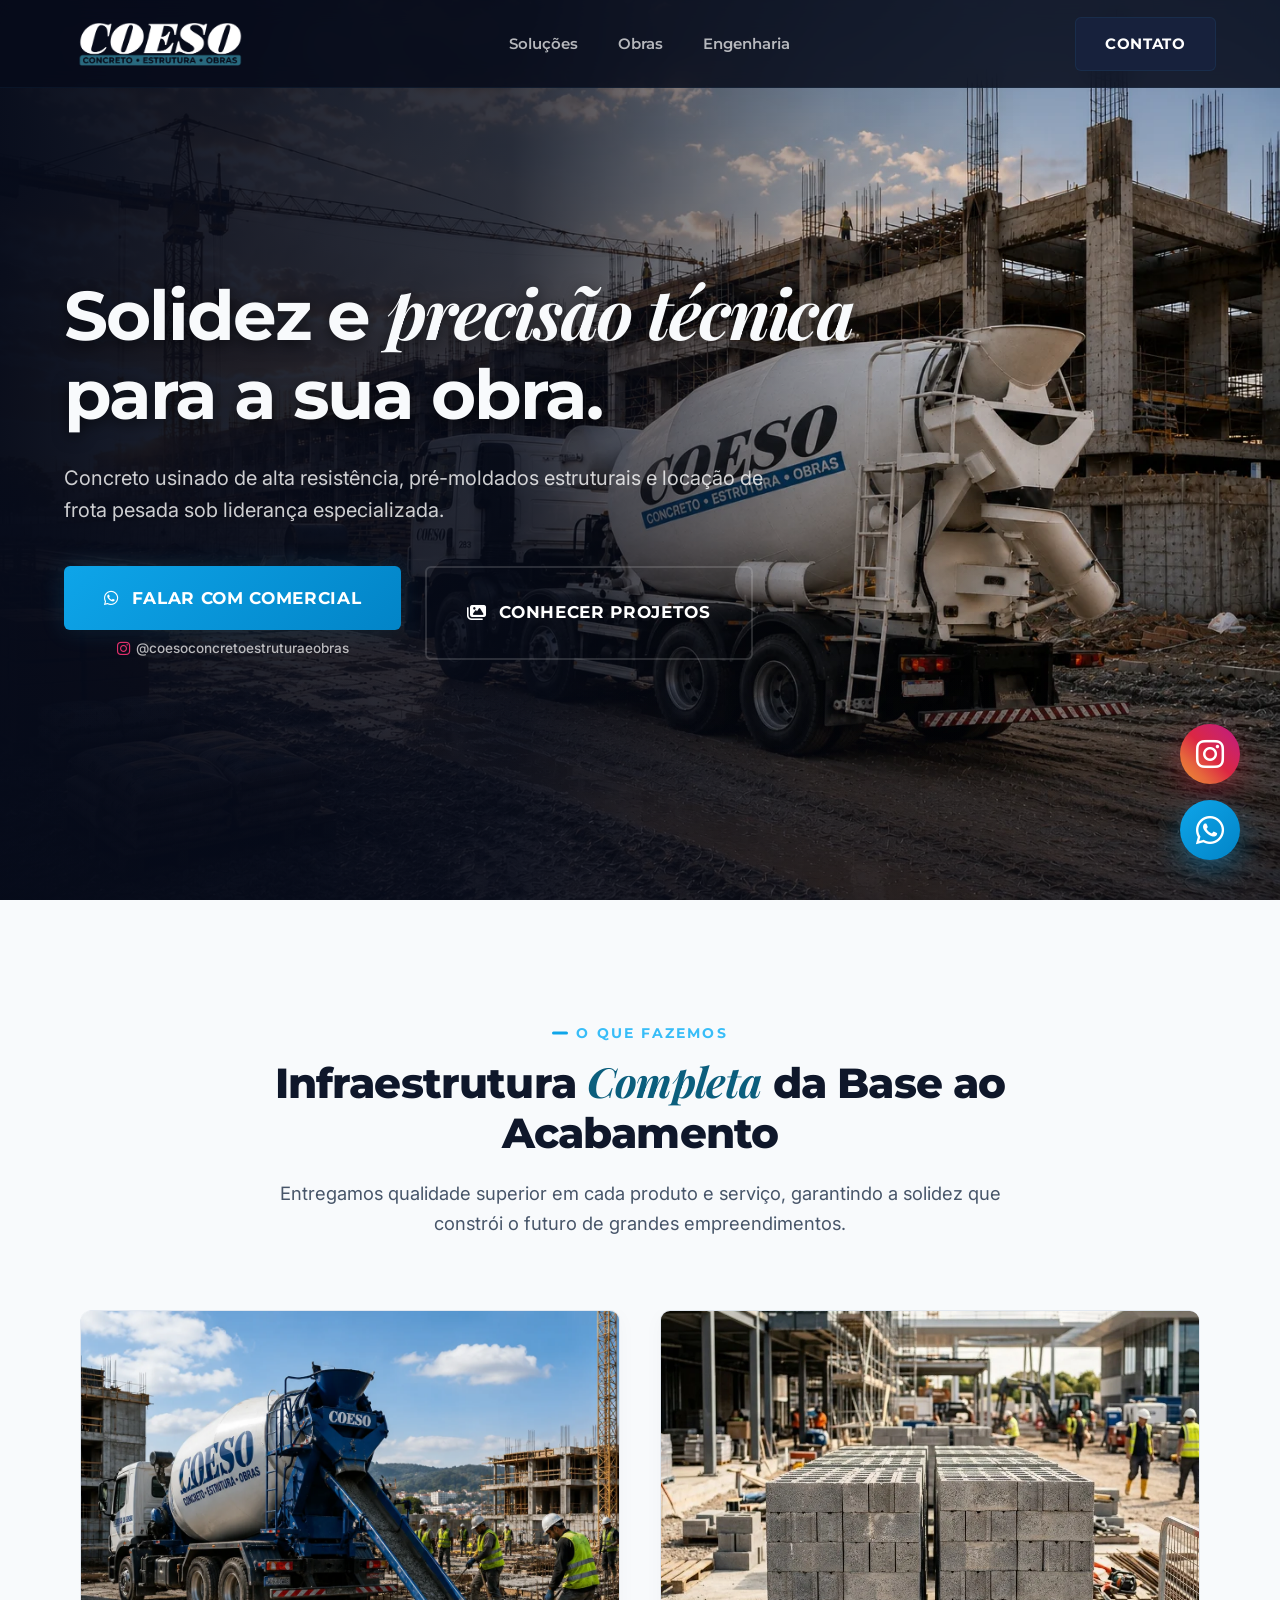
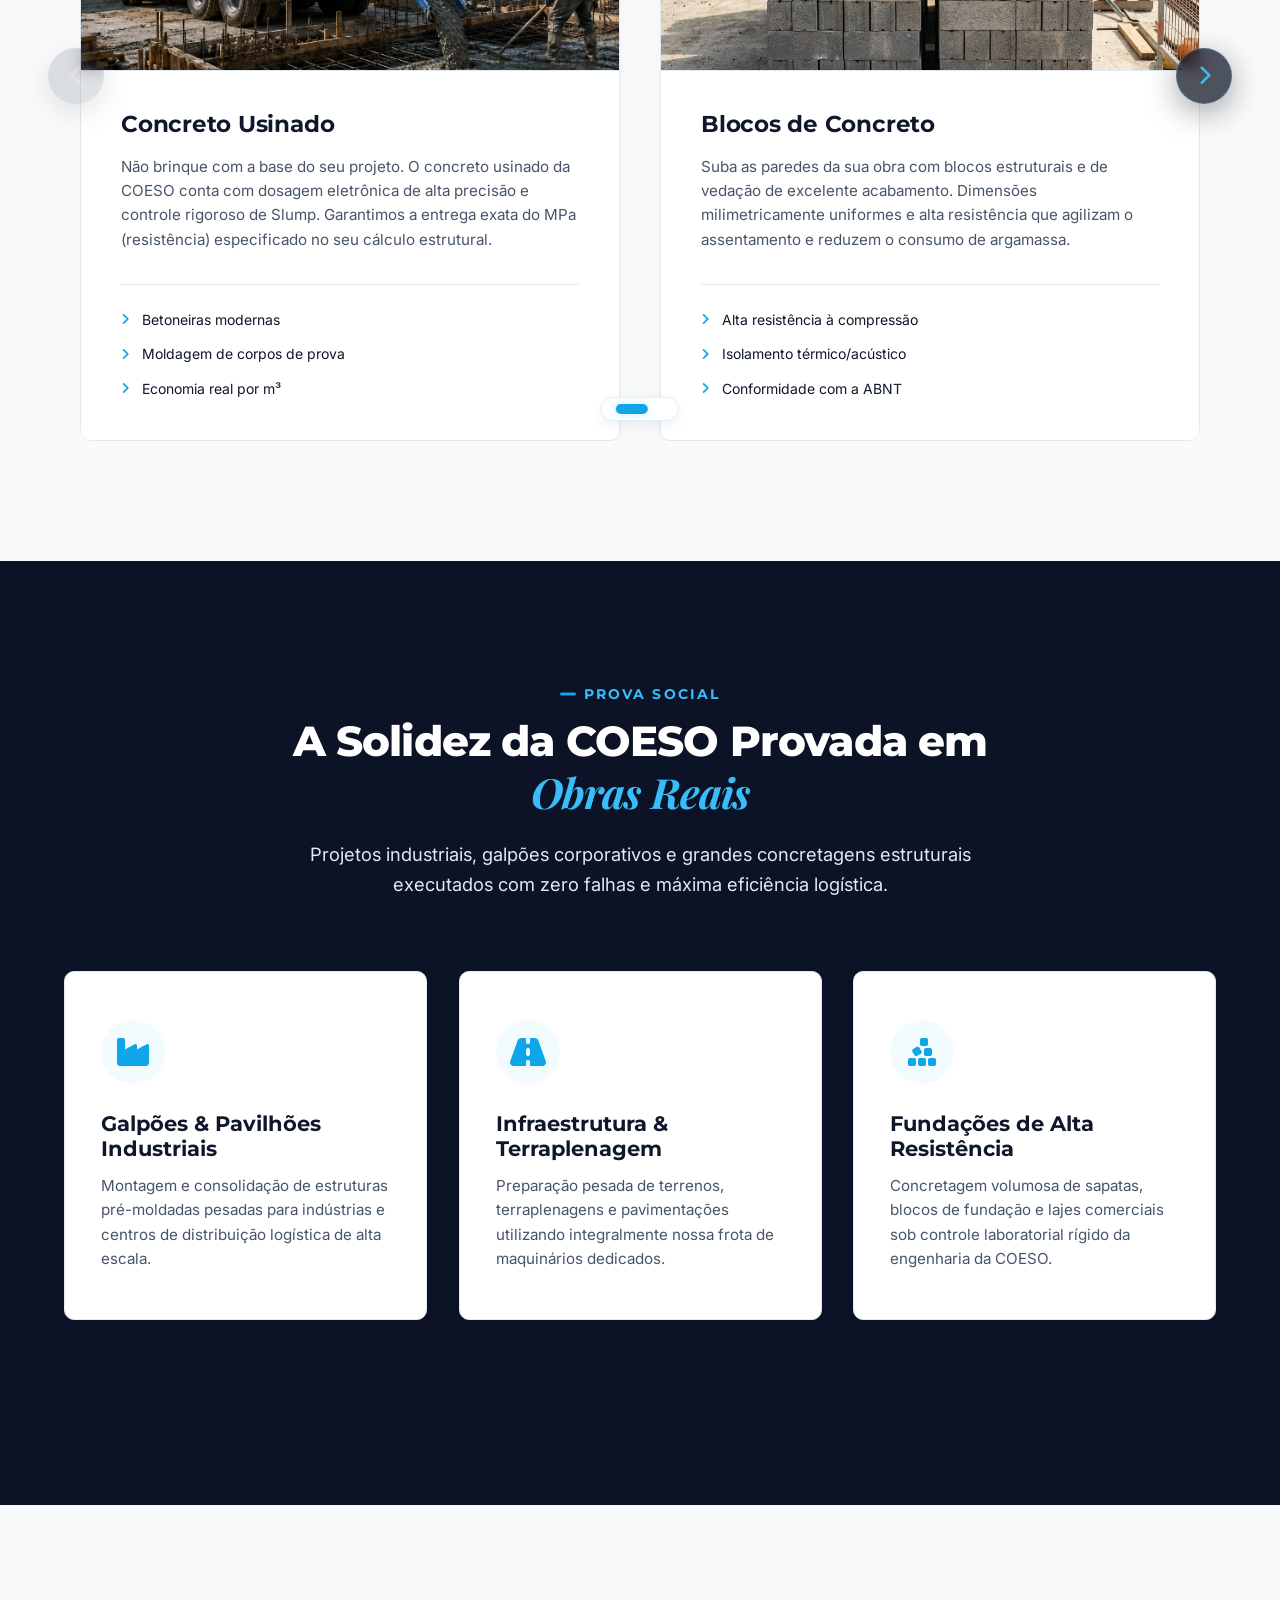
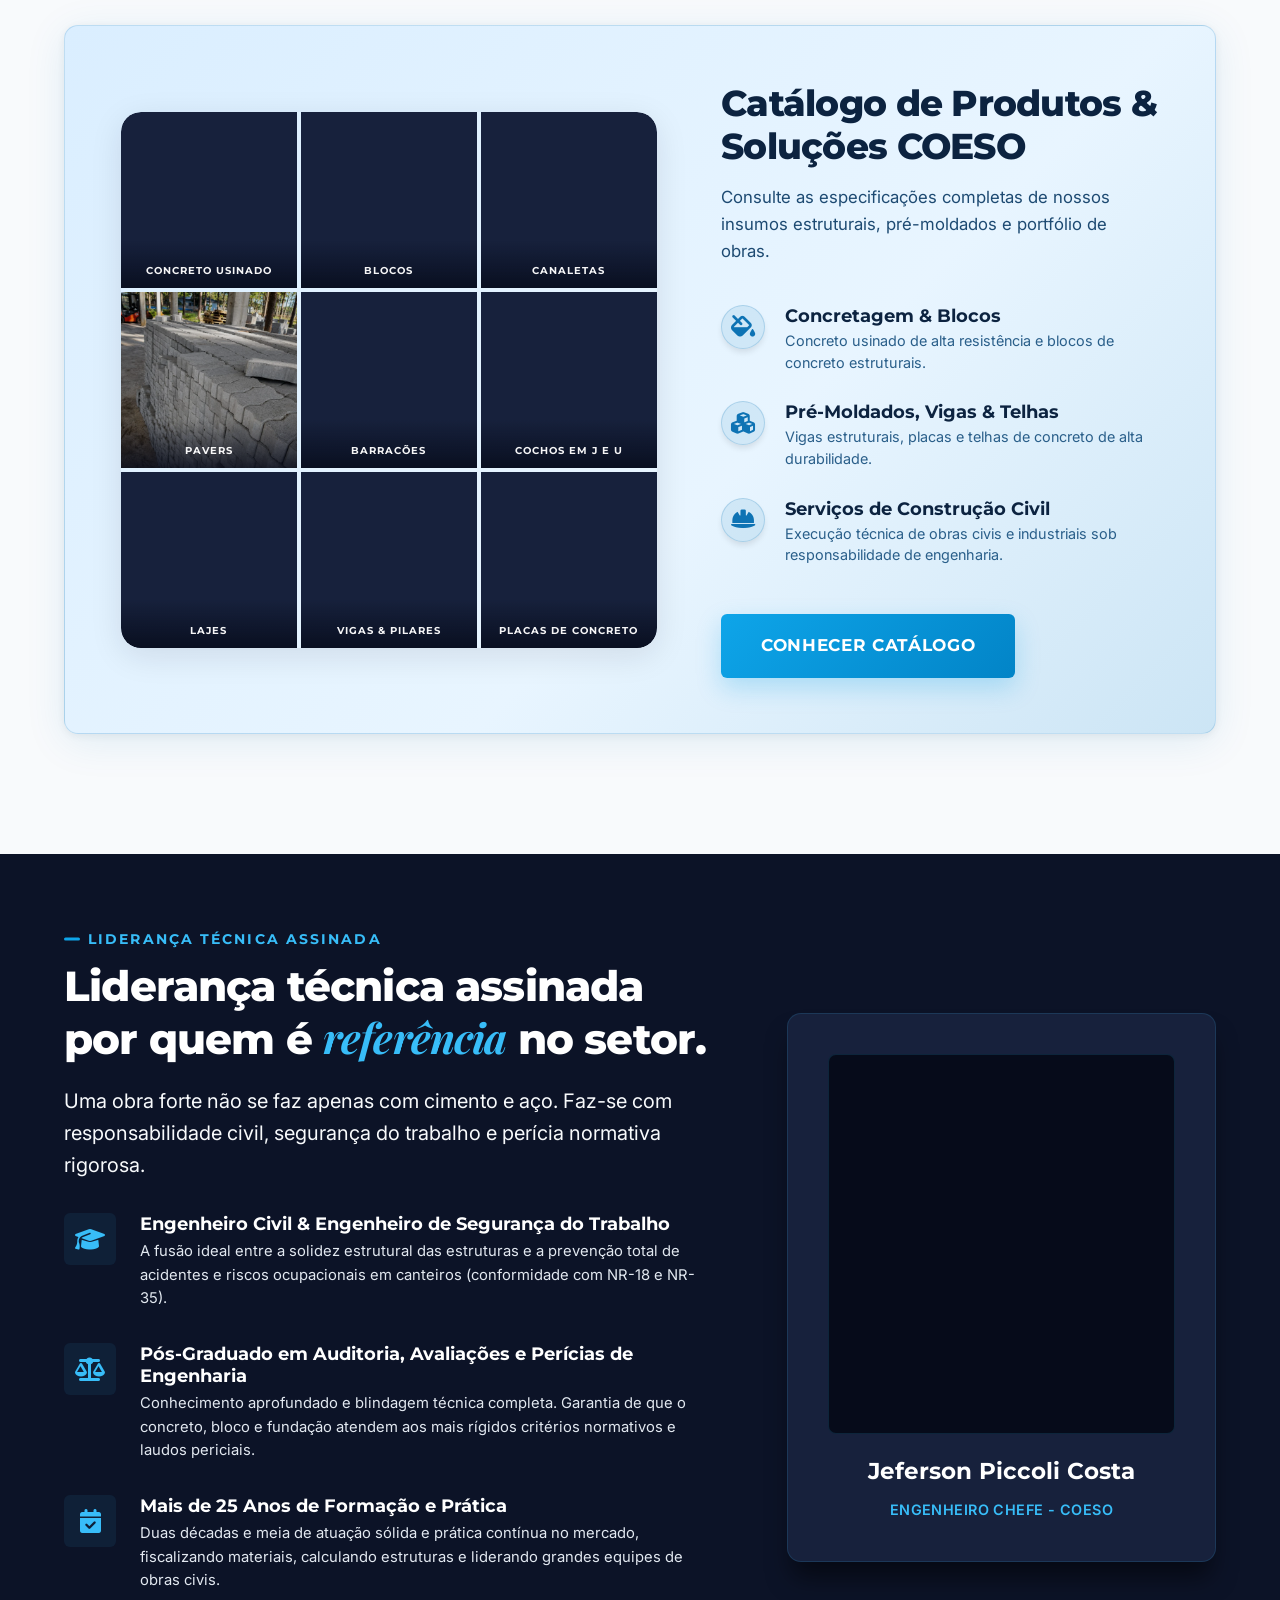
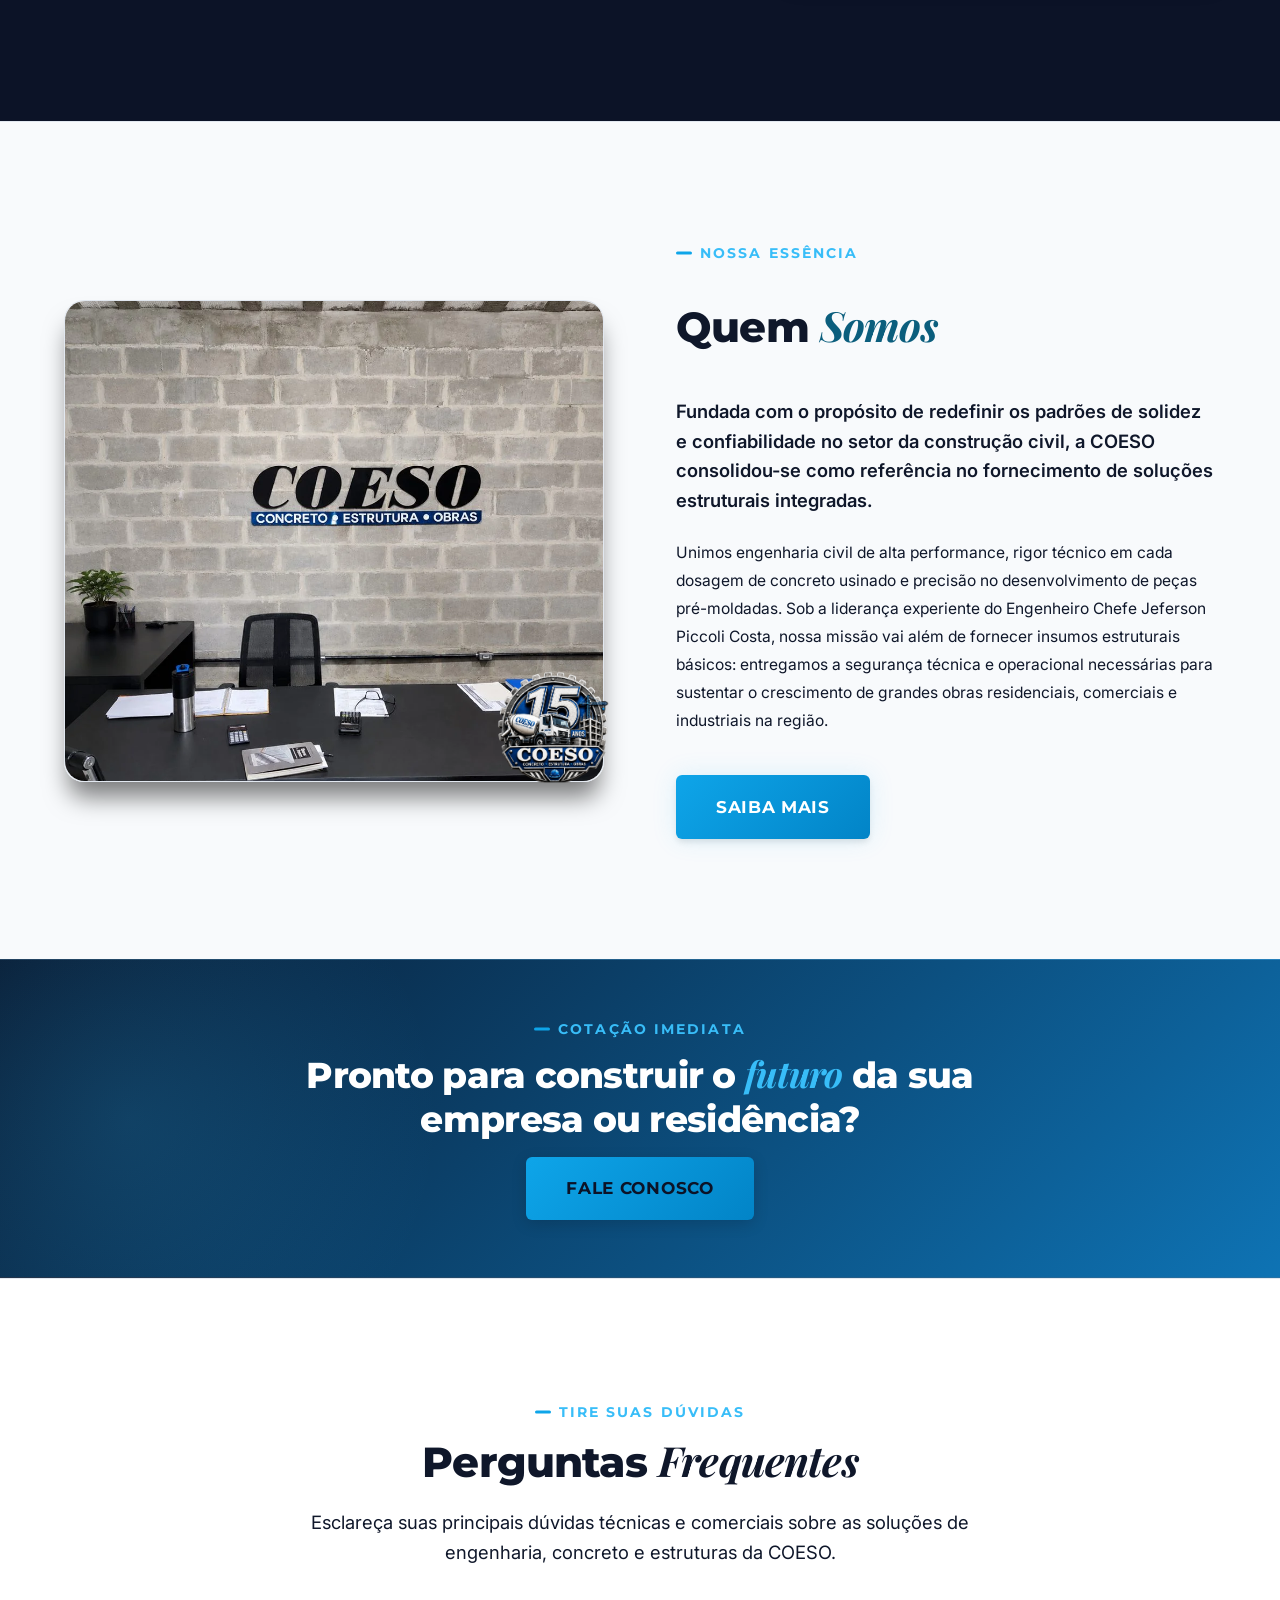
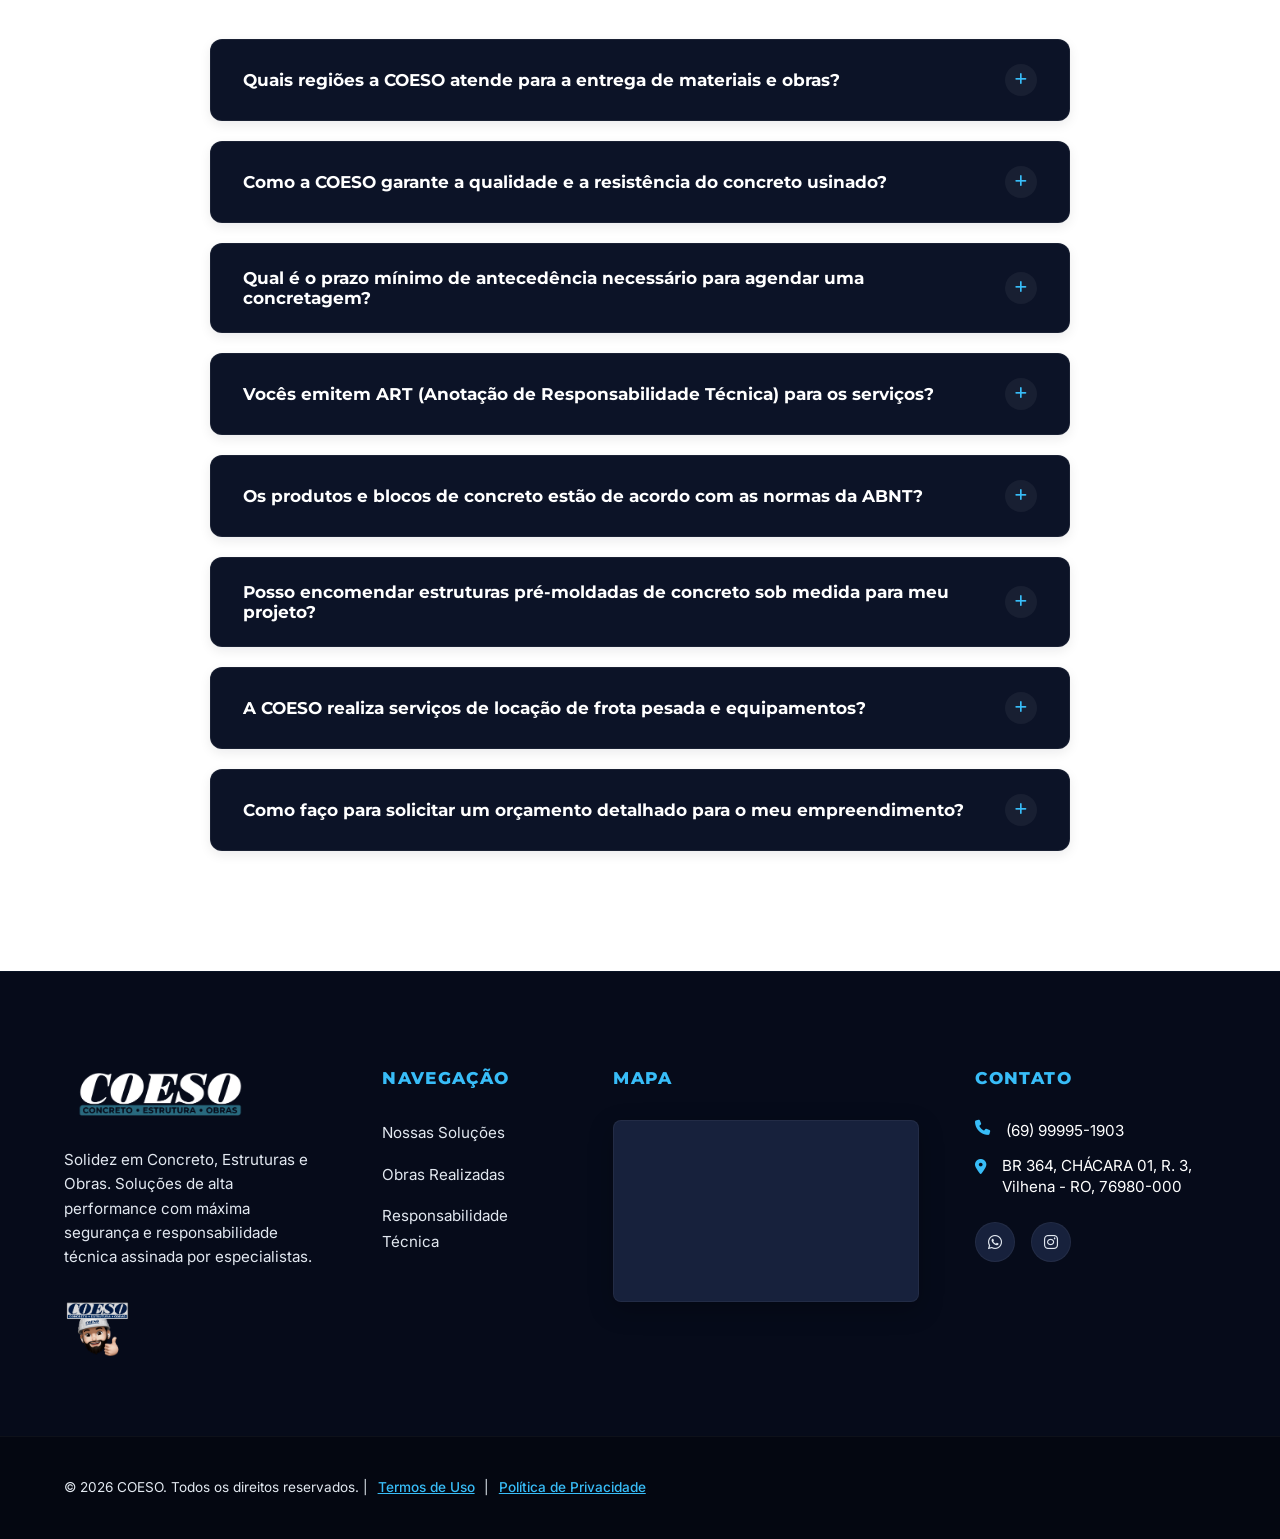
==== commit 5e40ed74: "Add files via upload" ====
--- a/index.html
+++ b/index.html
@@ -67,9 +67,14 @@
                     <p class="hero-lead">Concreto usinado de alta resistência, pré-moldados estruturais e locação de frota pesada sob liderança especializada.</p>
 
                     <div class="hero-actions">
-                        <a href="https://wa.me/5569999951903?text=Olá!%20Gostaria%20de%20receber%20um%20orçamento%20da%20COESO." target="_blank" class="btn btn-primary btn-large">
-                            <i class="fa-brands fa-whatsapp"></i> Falar com Comercial
-                        </a>
+                        <div class="hero-whatsapp-box">
+                            <a href="https://wa.me/5569999951903?text=Olá!%20Gostaria%20de%20receber%20um%20orçamento%20com%20a%20COESO." target="_blank" class="btn btn-primary btn-large" style="width: 100%;">
+                                <i class="fa-brands fa-whatsapp"></i> Falar com Comercial
+                            </a>
+                            <a href="https://www.instagram.com/coesoconcretoestruturaeobras/" target="_blank" class="hero-instagram-link">
+                                <i class="fa-brands fa-instagram"></i> @coesoconcretoestruturaeobras
+                            </a>
+                        </div>
                         <a href="#obras" class="btn btn-outline btn-large btn-scroll-projetos">
                             <i class="fa-solid fa-images"></i> Conhecer Projetos
                         </a>
@@ -580,6 +585,12 @@
         </div>
     </footer>
 
+    <!-- Botão de Instagram Flutuante (Rosa/Gradiente) -->
+    <a href="https://www.instagram.com/coesoconcretoestruturaeobras/" class="instagram-float" target="_blank" aria-label="Acessar nosso Instagram">
+        <i class="fa-brands fa-instagram"></i>
+        <span class="tooltip">Nosso Instagram</span>
+    </a>
+
     <!-- Botão de WhatsApp Flutuante (Azul Claro 20%) -->
     <a href="https://wa.me/5569999951903?text=Olá!%20Gostaria%20de%20receber%20um%20orçamento%20com%20a%20COESO." class="whatsapp-float" target="_blank" aria-label="Falar com o Comercial no WhatsApp">
         <i class="fa-brands fa-whatsapp"></i>
--- a/style.css
+++ b/style.css
@@ -467,6 +467,42 @@
     gap: 1.5rem;
 }
 
+.hero-whatsapp-box {
+    display: flex;
+    flex-direction: column;
+    align-items: center;
+    gap: 0.5rem;
+    flex: 0 1 auto;
+}
+
+.hero-instagram-link {
+    display: inline-flex;
+    align-items: center;
+    gap: 0.35rem;
+    color: rgba(255, 255, 255, 0.7);
+    font-size: 0.85rem;
+    font-family: var(--font-body);
+    font-weight: 500;
+    text-decoration: none;
+    transition: var(--transition-fast);
+}
+
+.hero-instagram-link i {
+    font-size: 0.95rem;
+    color: #e1306c;
+    transition: var(--transition-fast);
+}
+
+.hero-instagram-link:hover {
+    color: var(--white);
+    text-shadow: 0 0 10px rgba(255, 255, 255, 0.3);
+}
+
+.hero-instagram-link:hover i {
+    transform: scale(1.1);
+    color: #f77737;
+}
+
 /* --- Seção Soluções (30% Branco) --- */
 .solucoes-grid {
     display: grid;
@@ -1343,6 +1379,55 @@
     transform: translateX(0);
 }
 
+/* --- Botão de Instagram Flutuante --- */
+.instagram-float {
+    position: fixed;
+    bottom: 7.25rem;
+    right: 2.5rem;
+    background: linear-gradient(45deg, #f09433 0%, #e6683c 25%, #dc2743 50%, #cc2366 75%, #bc1888 100%);
+    color: var(--white);
+    width: 3.75rem;
+    height: 3.75rem;
+    border-radius: 50%;
+    display: flex;
+    align-items: center;
+    justify-content: center;
+    font-size: 2rem;
+    box-shadow: 0 10px 30px rgba(220, 39, 67, 0.4);
+    z-index: 999;
+    transition: var(--transition-smooth);
+}
+
+.instagram-float:hover {
+    background: linear-gradient(45deg, #bc1888 0%, #cc2366 25%, #dc2743 50%, #e6683c 75%, #f09433 100%);
+    transform: scale(1.1) rotate(-12deg);
+    box-shadow: 0 15px 35px rgba(220, 39, 67, 0.6);
+}
+
+.instagram-float .tooltip {
+    position: absolute;
+    right: 4.75rem;
+    background-color: var(--blue-dark-700);
+    border: 1px solid var(--border-light);
+    color: var(--white);
+    font-size: 0.8rem;
+    font-family: var(--font-title);
+    font-weight: 700;
+    padding: 0.45rem 1rem;
+    border-radius: 4px;
+    white-space: nowrap;
+    opacity: 0;
+    transform: translateX(10px);
+    pointer-events: none;
+    transition: var(--transition-fast);
+    box-shadow: var(--shadow-md);
+}
+
+.instagram-float:hover .tooltip {
+    opacity: 1;
+    transform: translateX(0);
+}
+
 /* --- Efeitos de Revelação Scroll (IntersectionObserver) --- */
 .scroll-reveal {
     opacity: 0;
@@ -1518,6 +1603,27 @@
     
     .whatsapp-float .tooltip {
         display: none;
+    }
+
+    .instagram-float {
+        bottom: 5.5rem;
+        right: 1.5rem;
+        width: 3.25rem;
+        height: 3.25rem;
+        font-size: 1.75rem;
+    }
+    
+    .instagram-float .tooltip {
+        display: none;
+    }
+
+    .hero-whatsapp-box {
+        flex: 1 1 50% !important;
+        width: 100% !important;
+    }
+    
+    .hero-instagram-link {
+        font-size: 0.65rem !important;
     }
 }
 
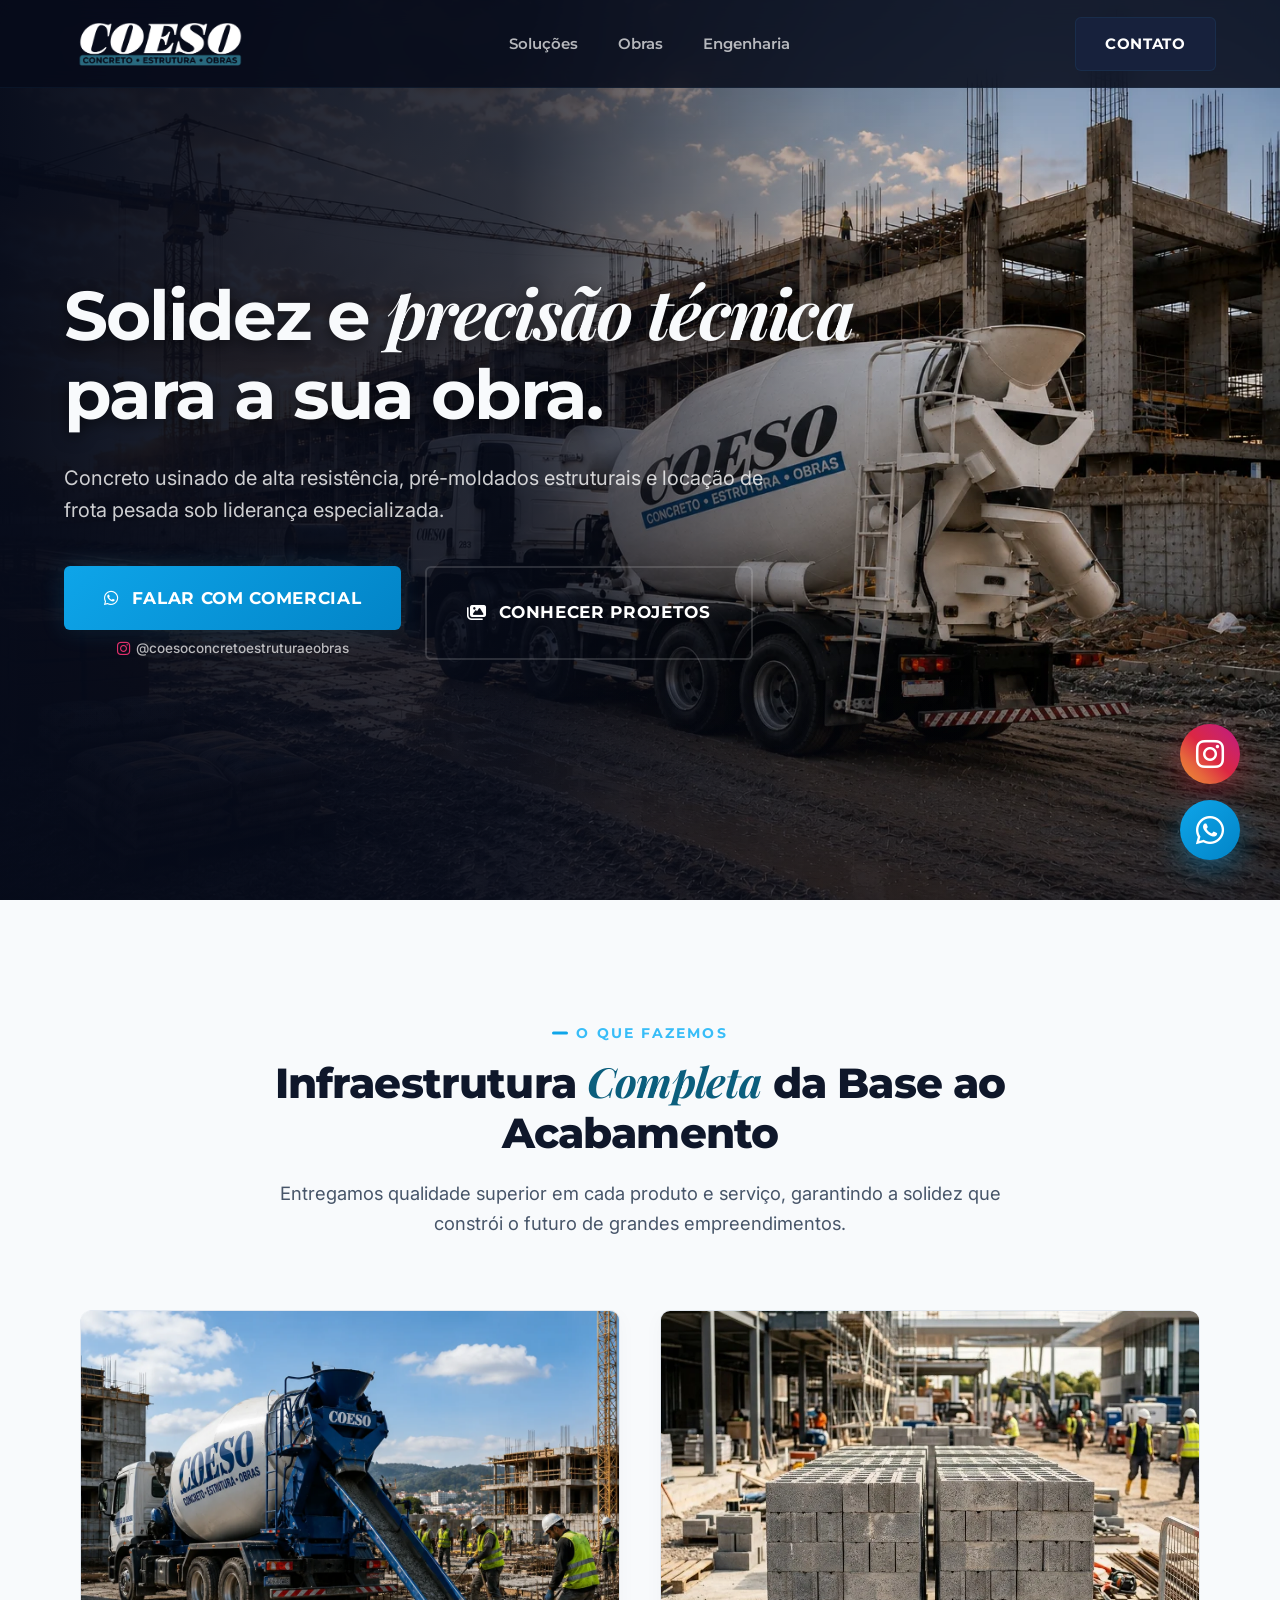
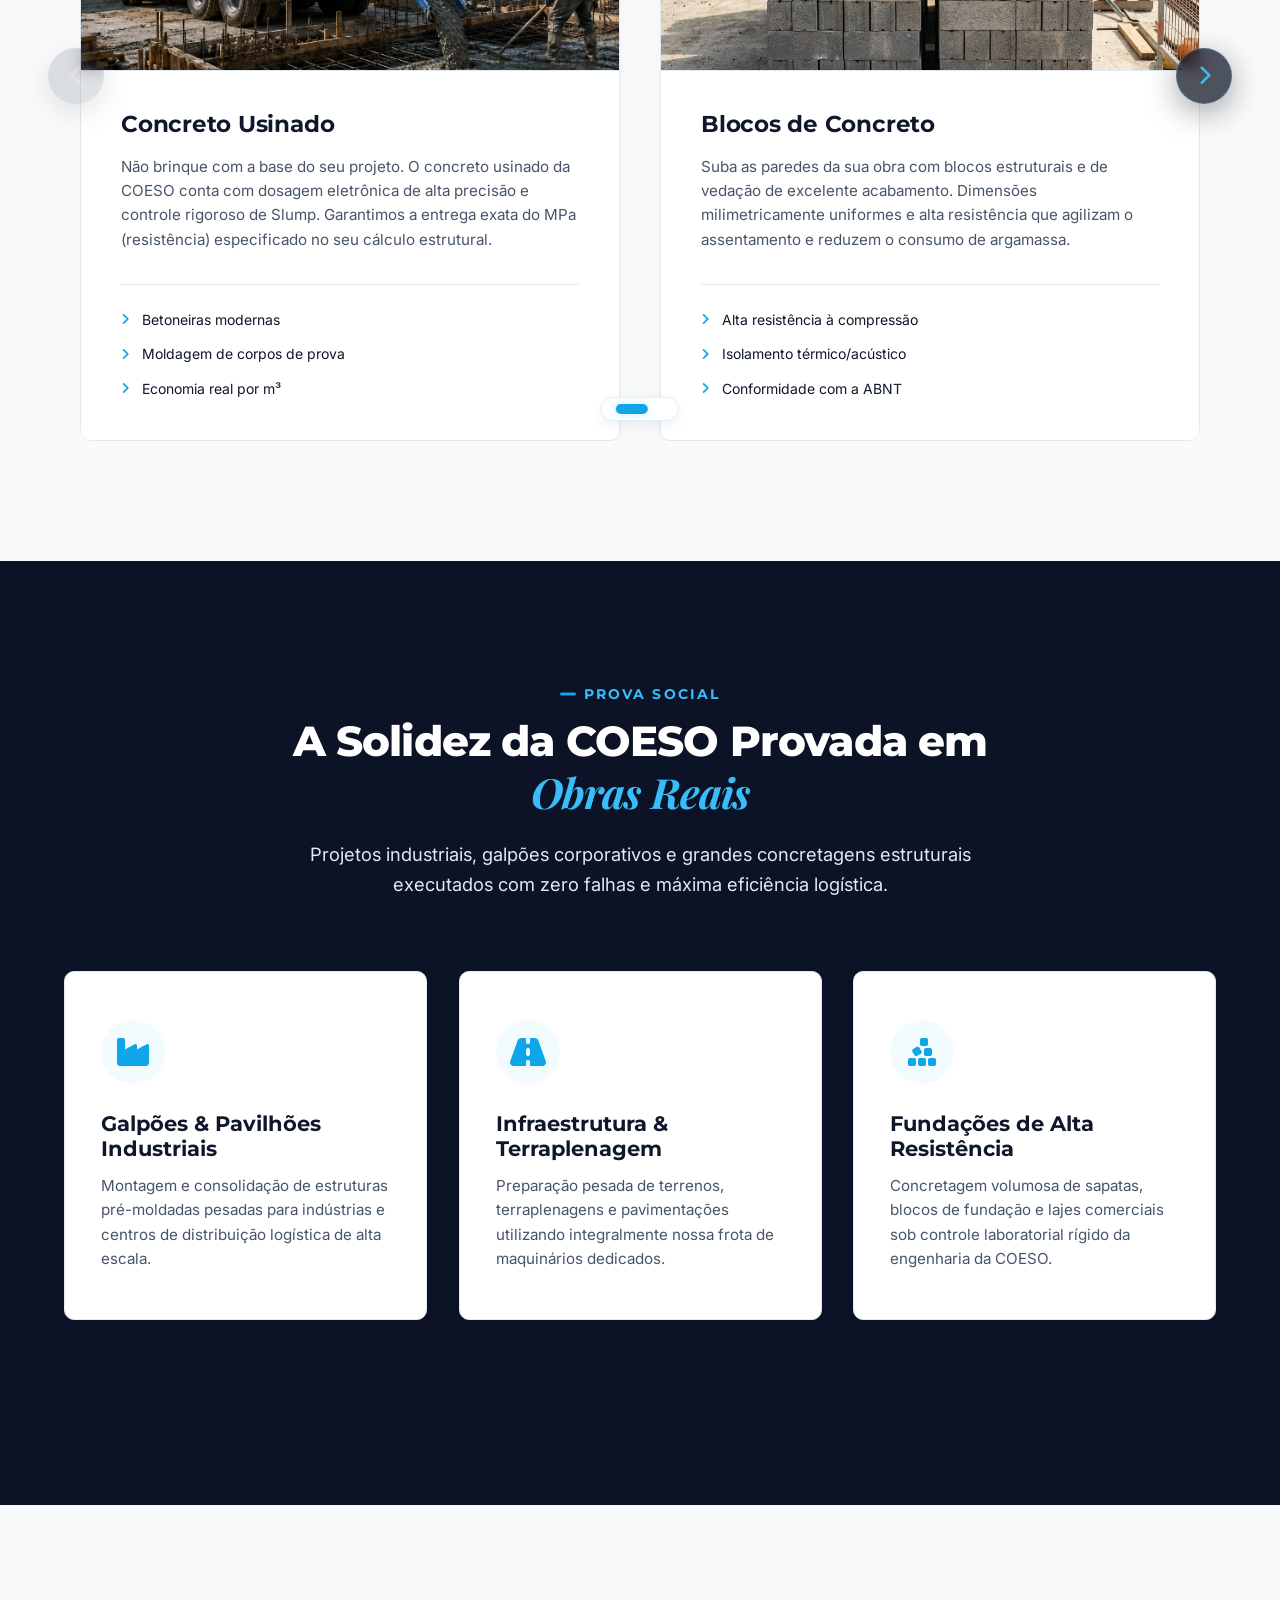
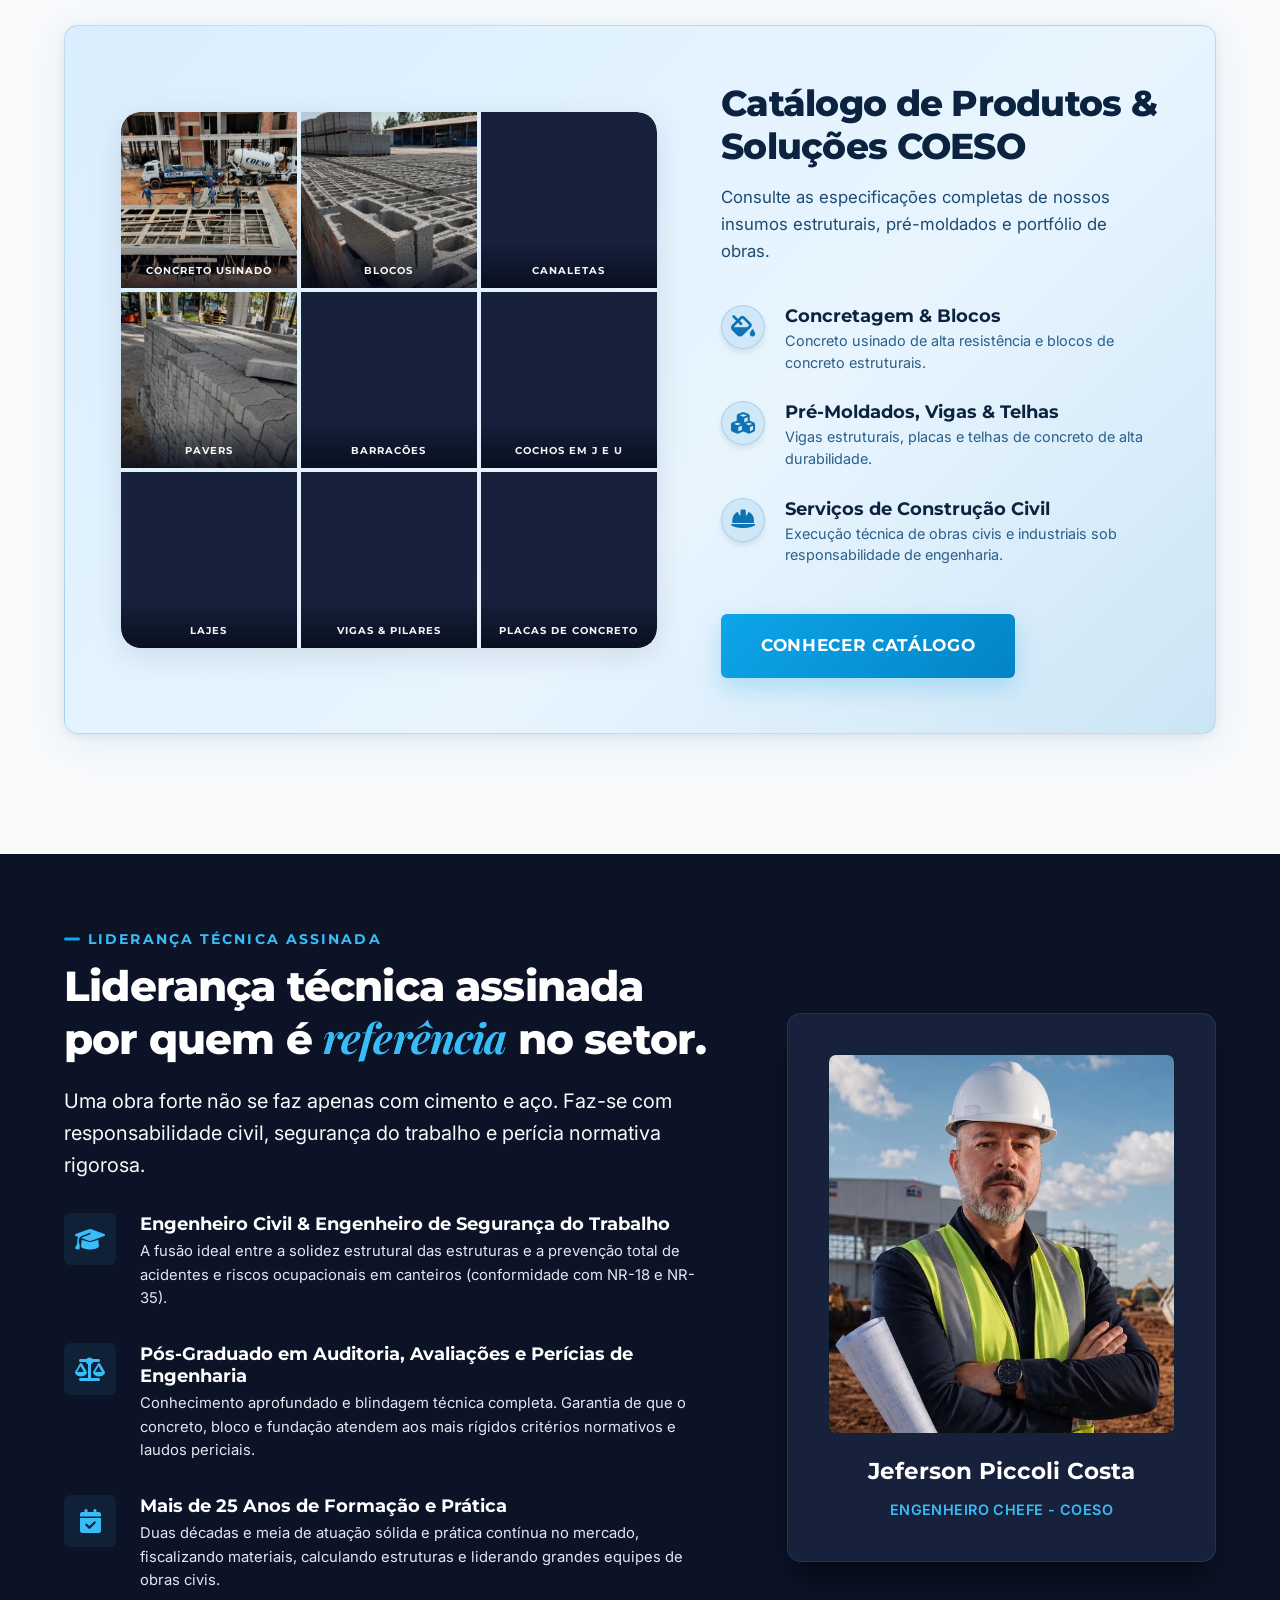
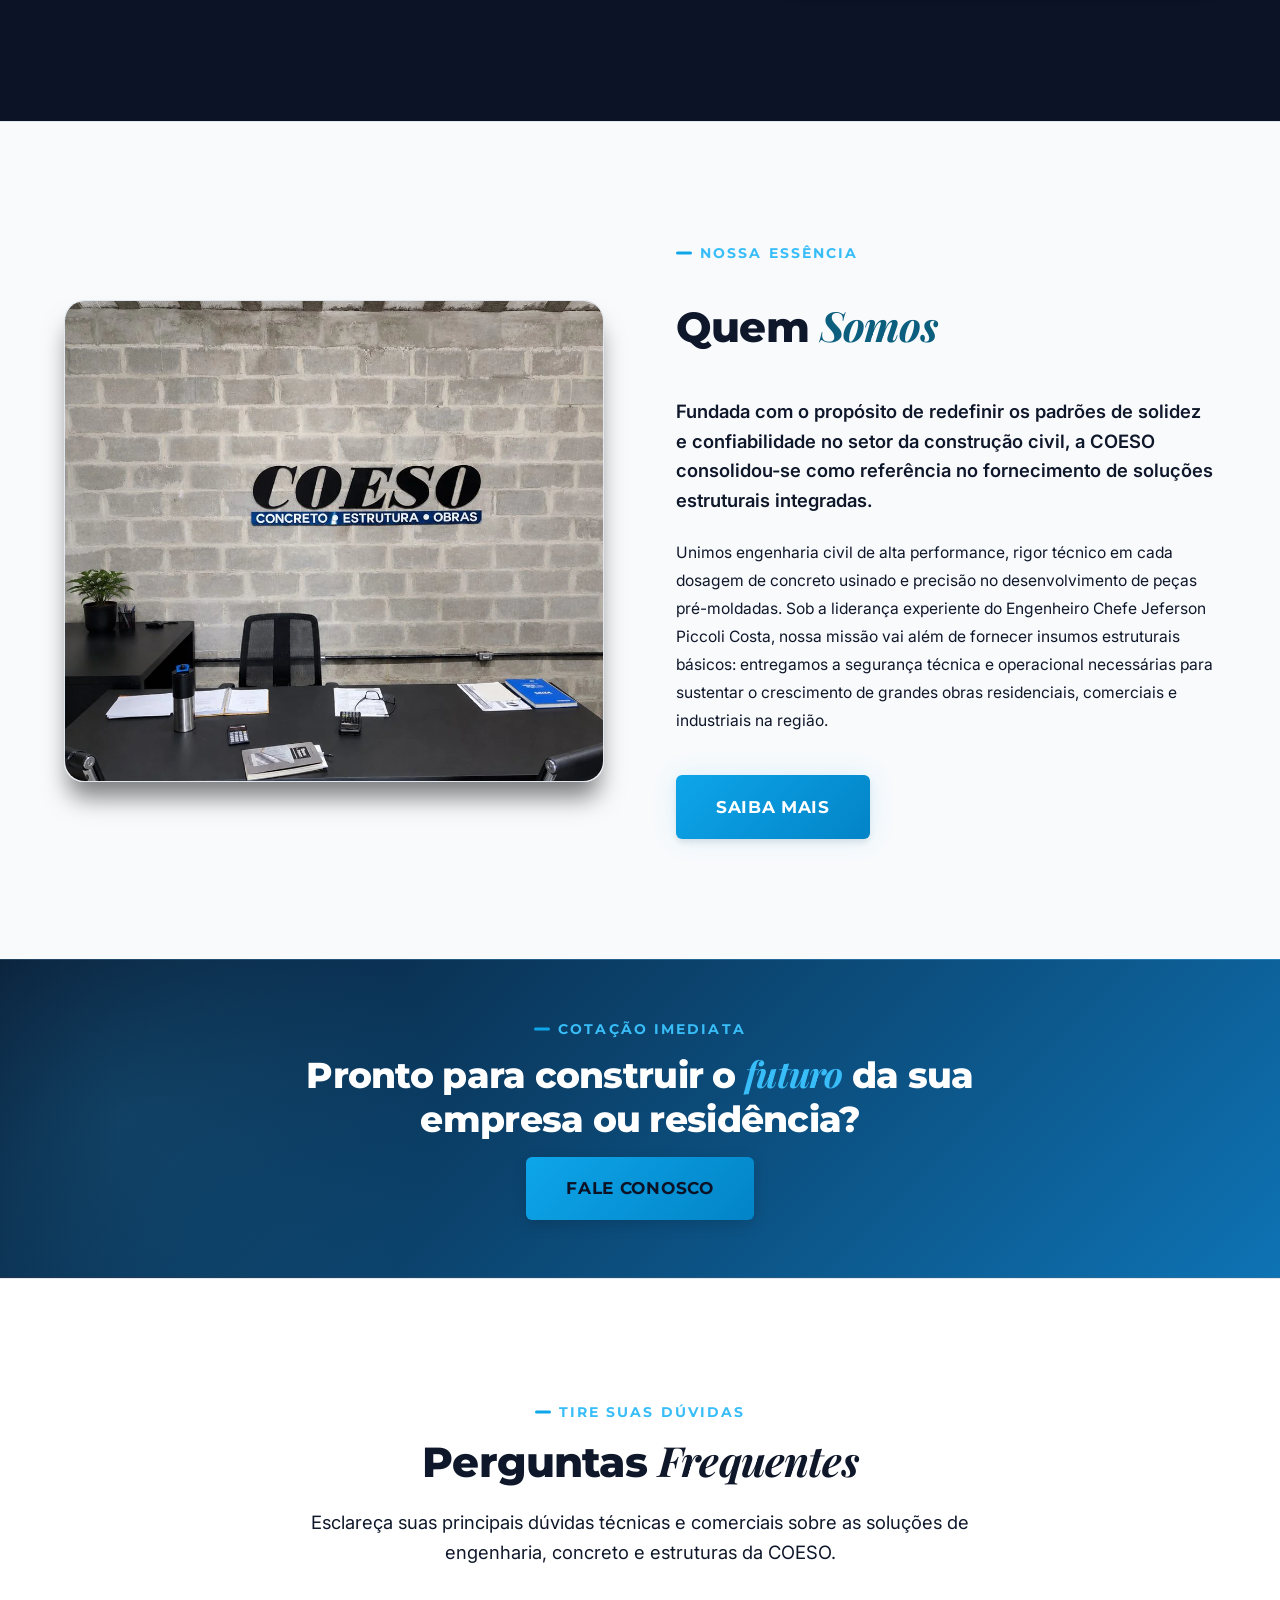
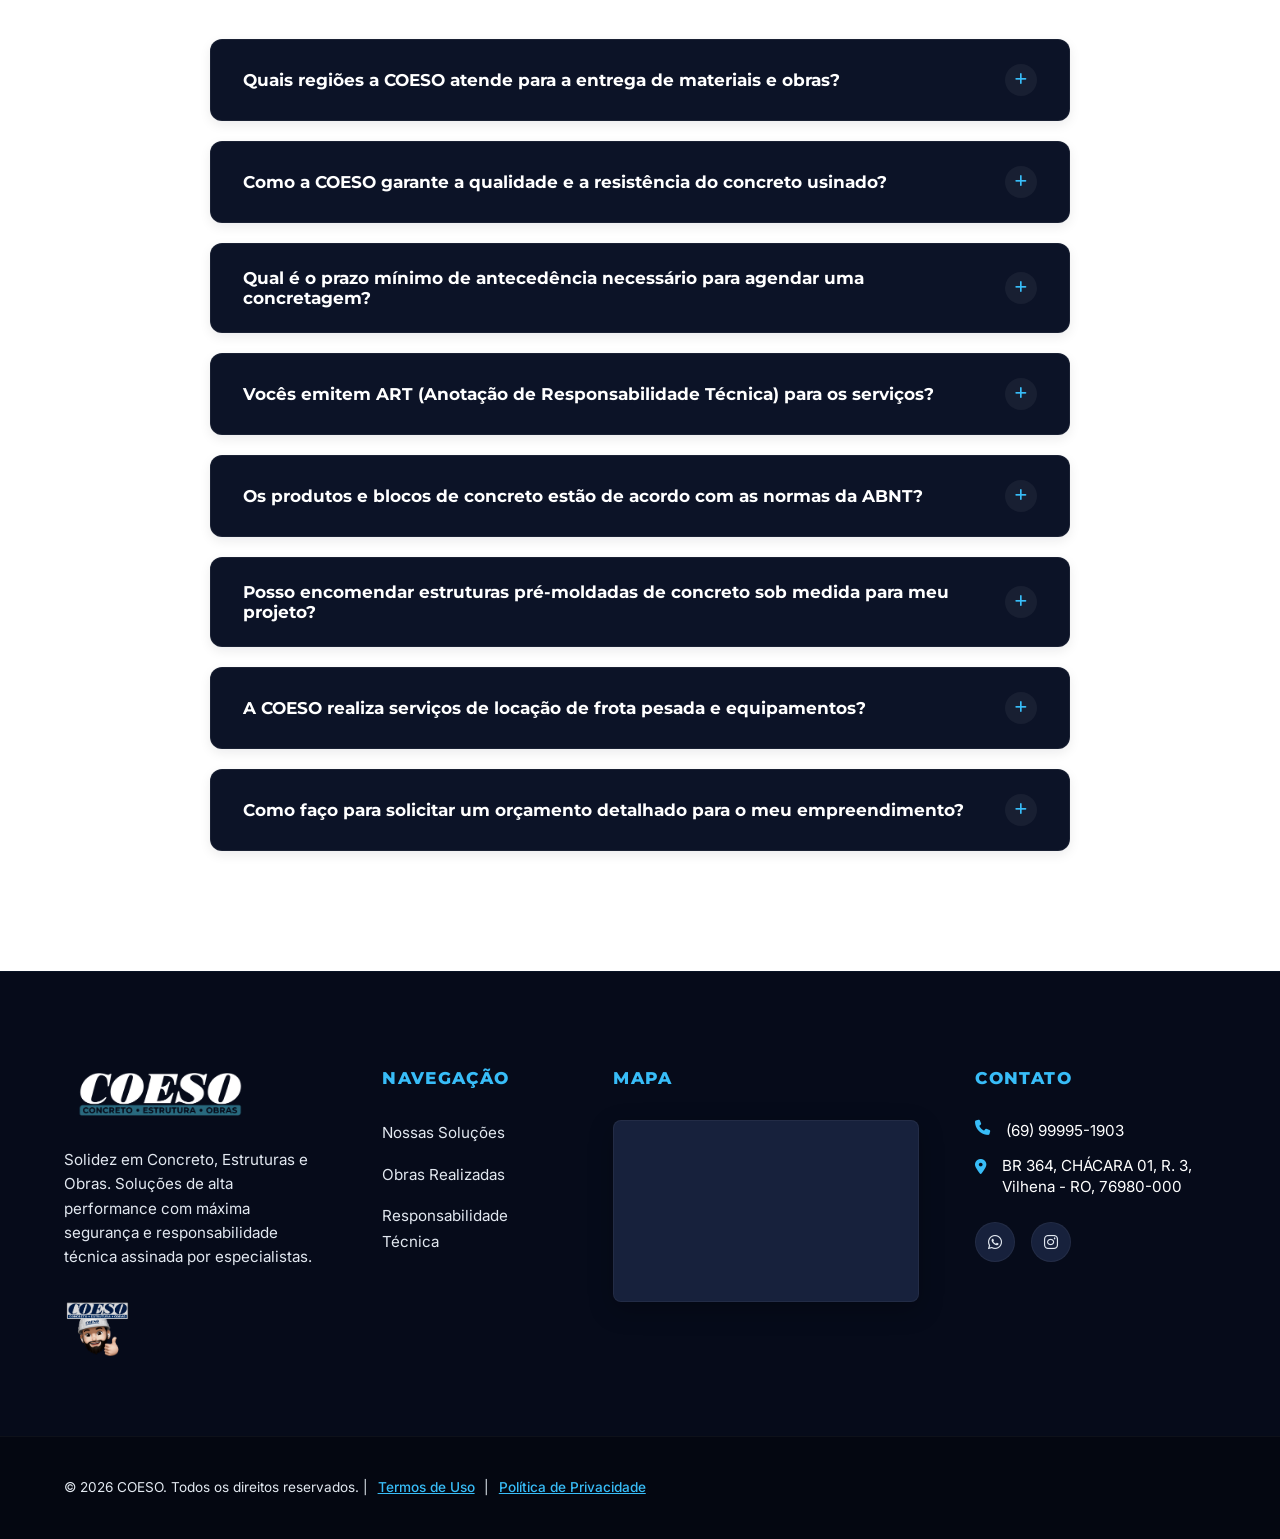
==== commit c41f07f7: "Add files via upload" ====
--- a/index.html
+++ b/index.html
@@ -1,6 +1,25 @@
 <!DOCTYPE html>
 <html lang="pt-BR">
 <head>
+    <!-- Google tag (gtag.js) -->
+    <script async src="https://www.googletagmanager.com/gtag/js?id=G-XTFPNBNFXM"></script>
+    <script>
+      window.dataLayer = window.dataLayer || [];
+      function gtag(){dataLayer.push(arguments);}
+      gtag('js', new Date());
+
+      gtag('config', 'G-XTFPNBNFXM');
+    </script>
+
+    <!-- Microsoft Clarity -->
+    <script type="text/javascript">
+        (function(c,l,a,r,i,t,y){
+            c[a]=c[a]||function(){(c[a].q=c[a].q||[]).push(arguments)};
+            t=l.createElement(r);t.async=1;t.src="https://www.clarity.ms/tag/"+i;
+            y=l.getElementsByTagName(r)[0];y.parentNode.insertBefore(t,y);
+        })(window, document, "clarity", "script", "wwrb8j61vb");
+    </script>
+
     <meta charset="UTF-8">
     <meta name="viewport" content="width=device-width, initial-scale=1.0">
     <title>COESO | Concreto • Estrutura • Obras</title>
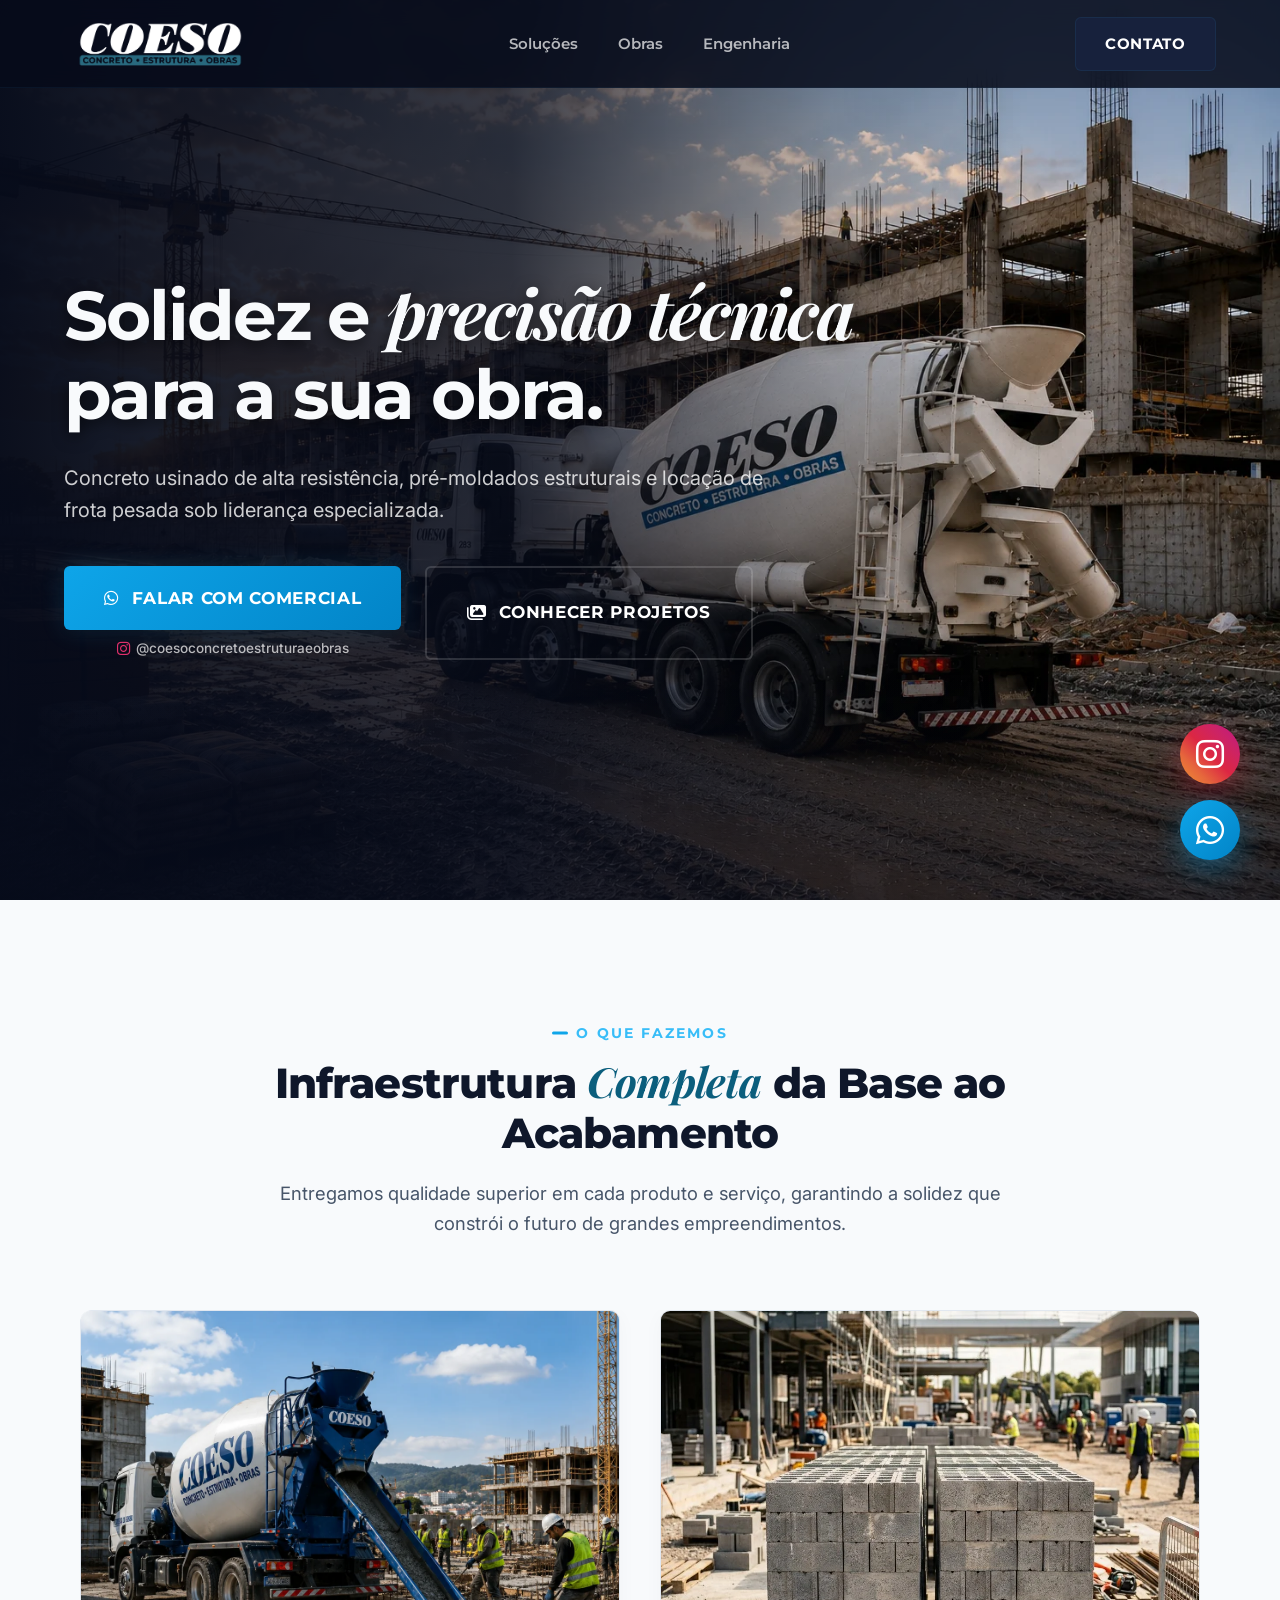
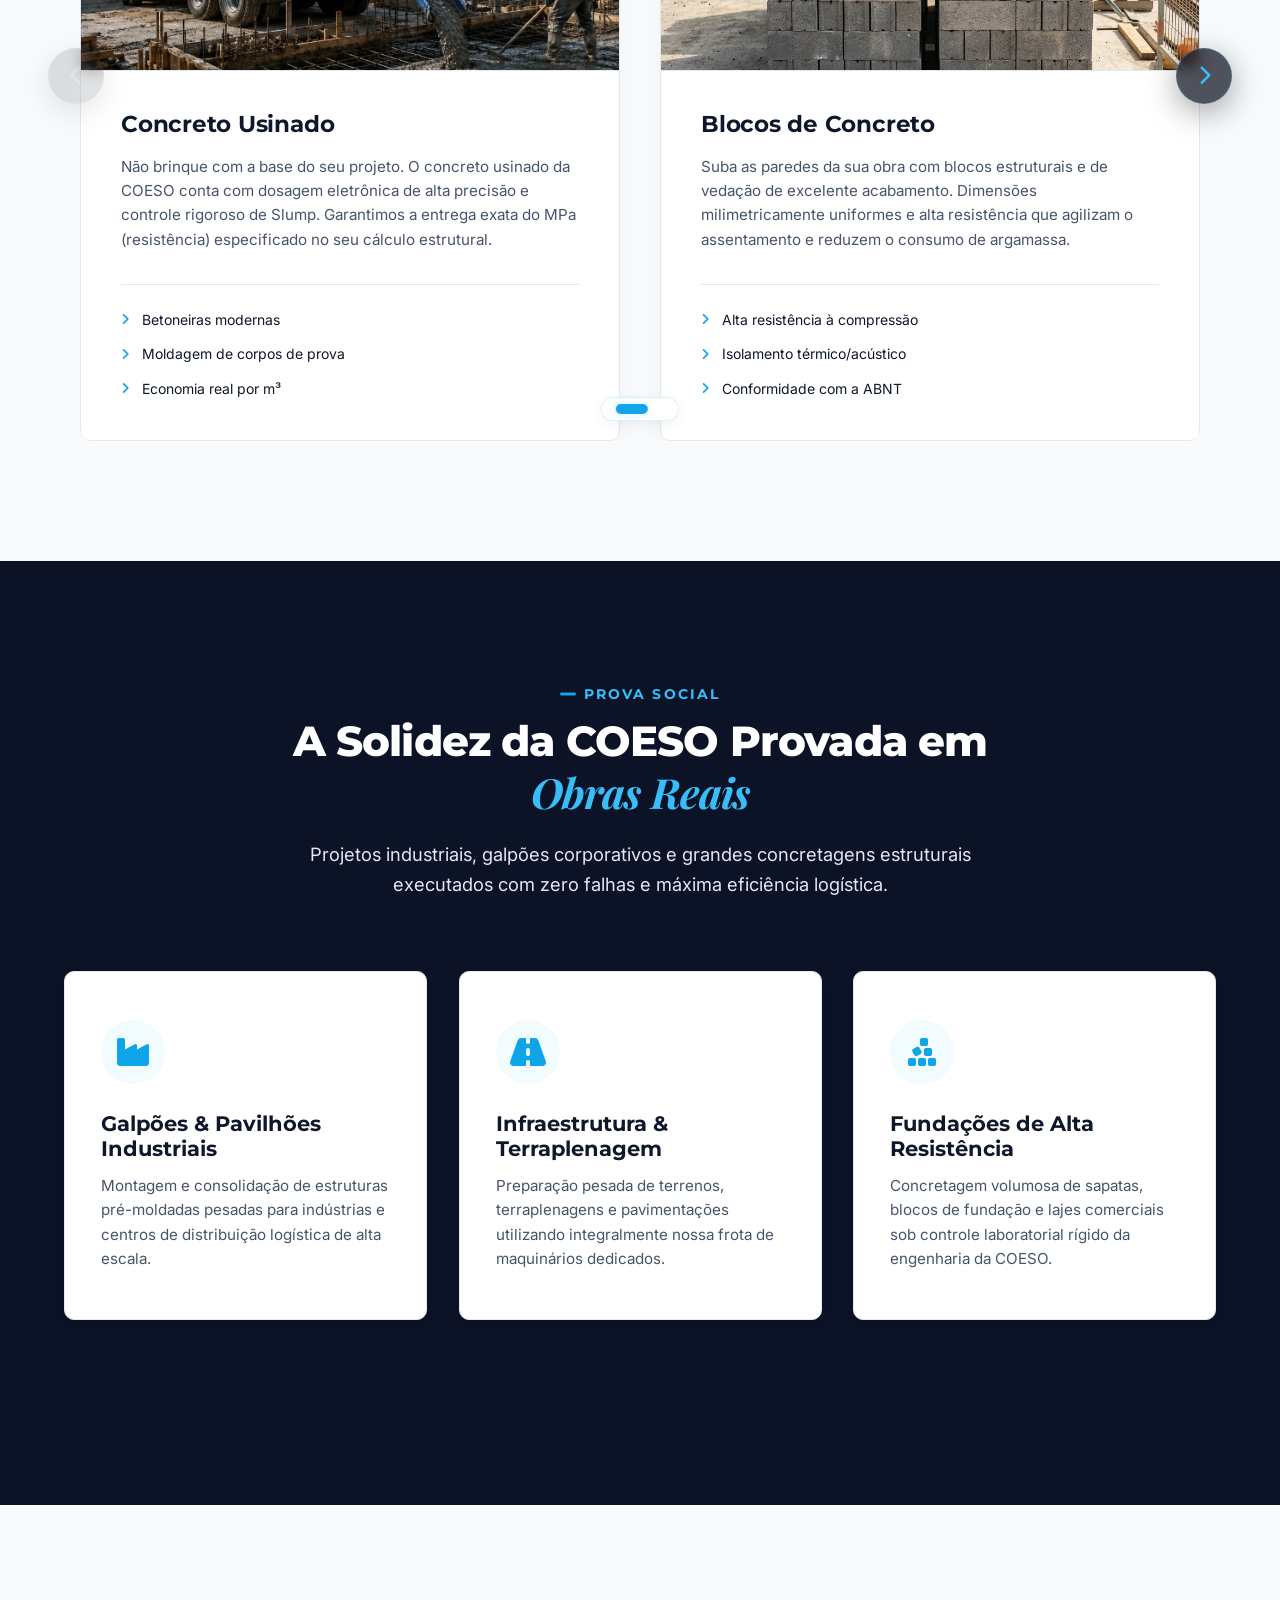
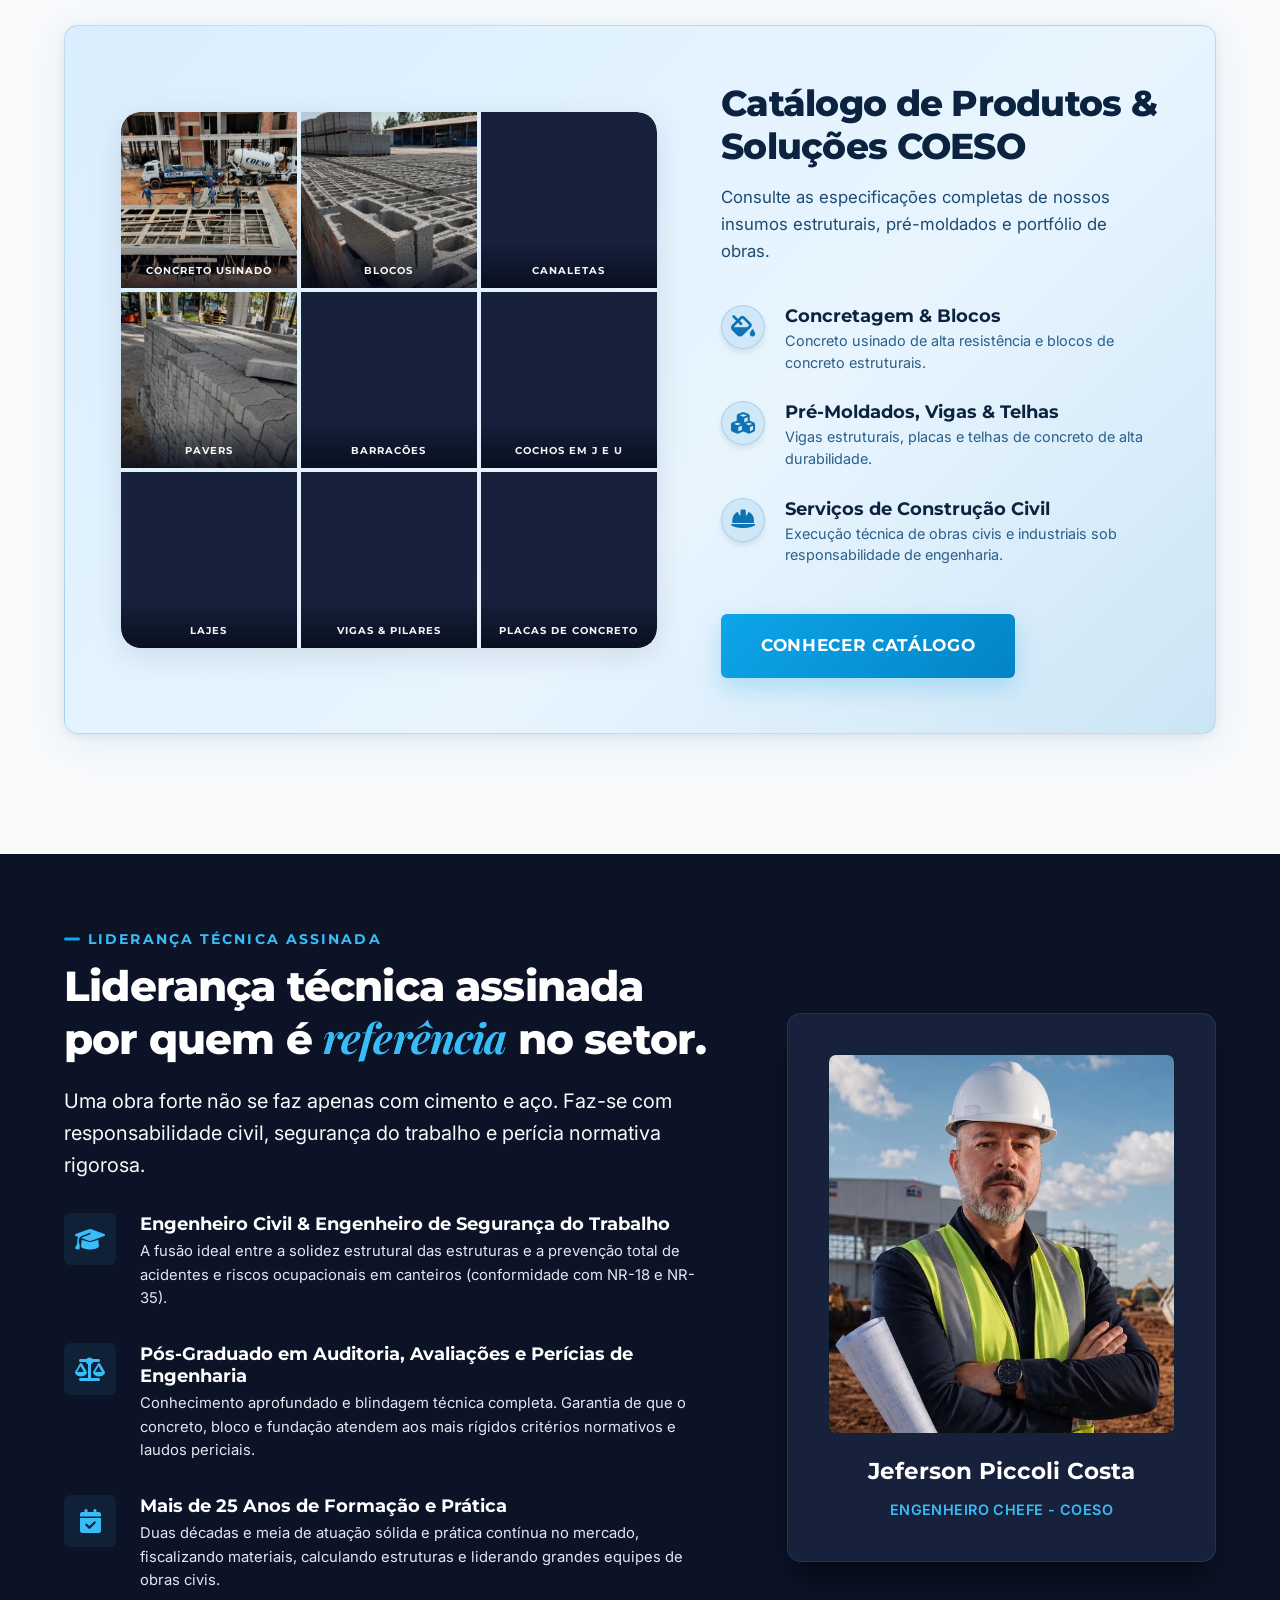
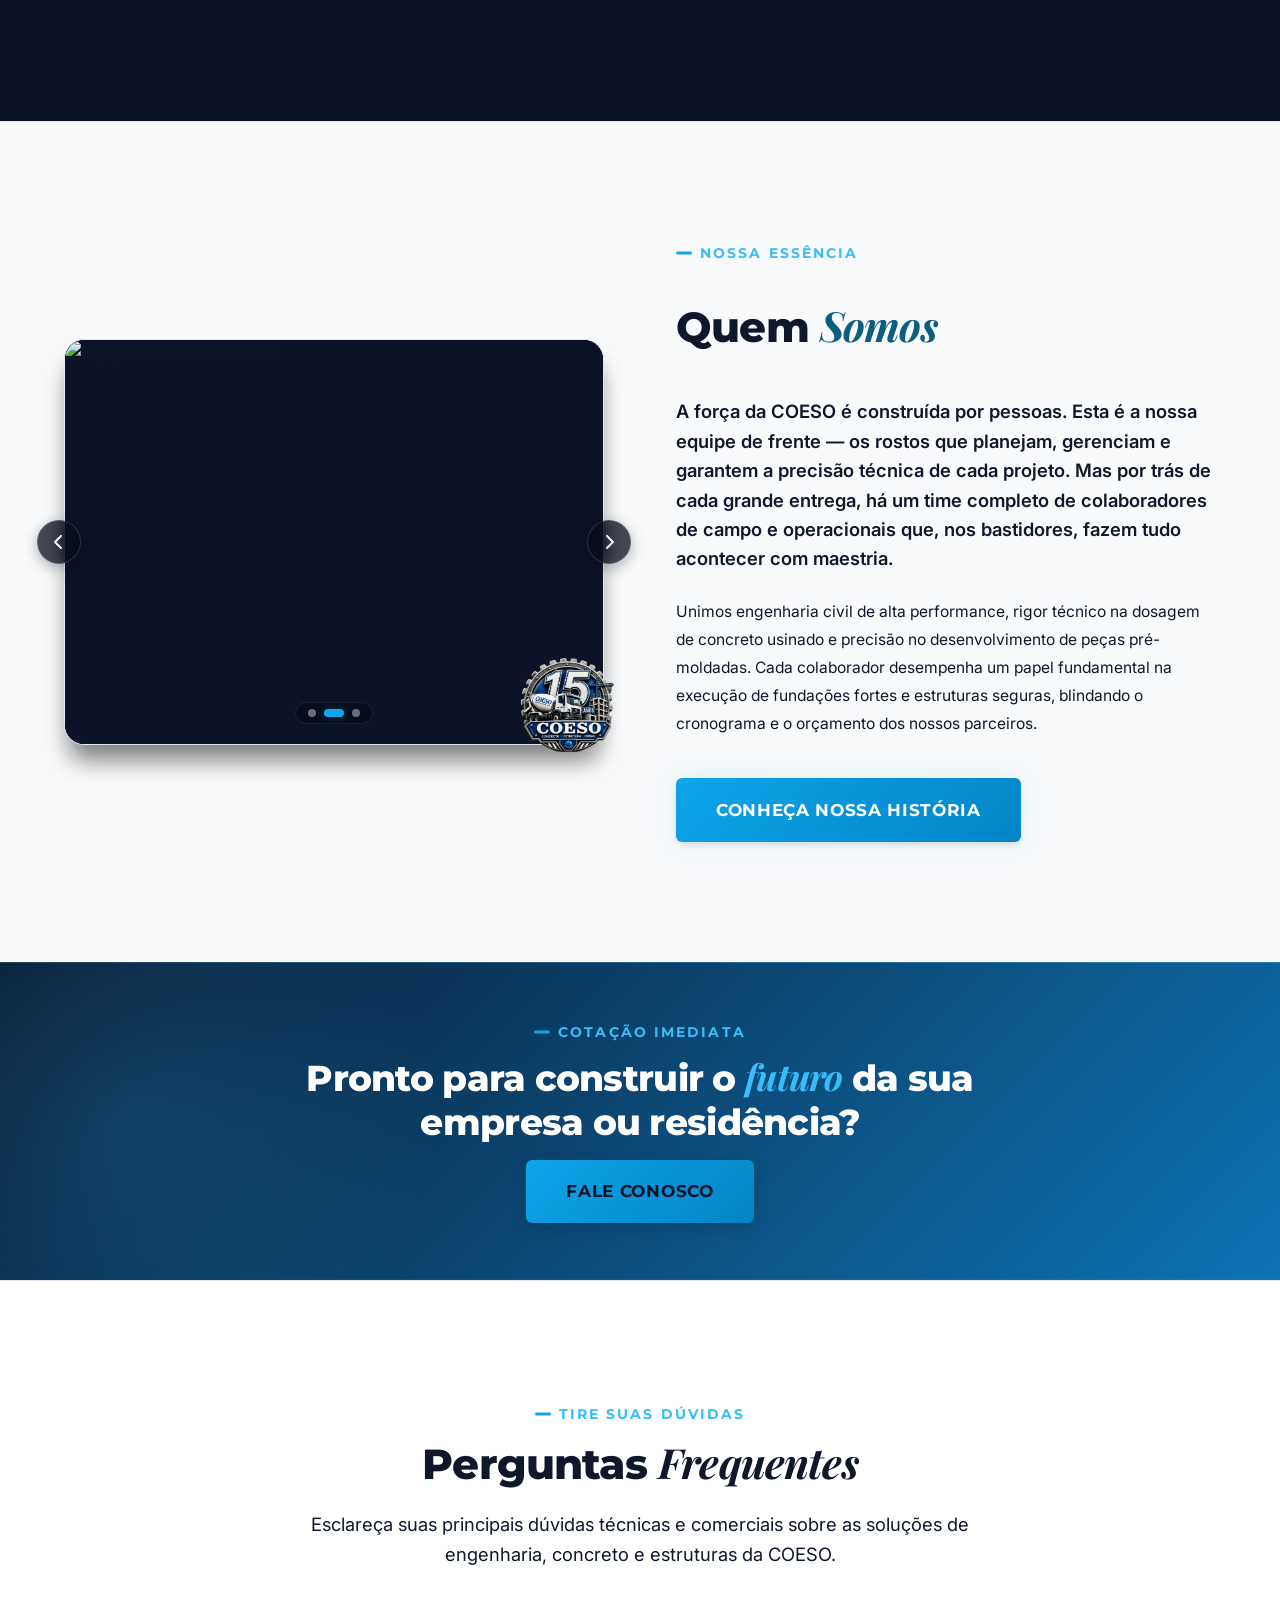
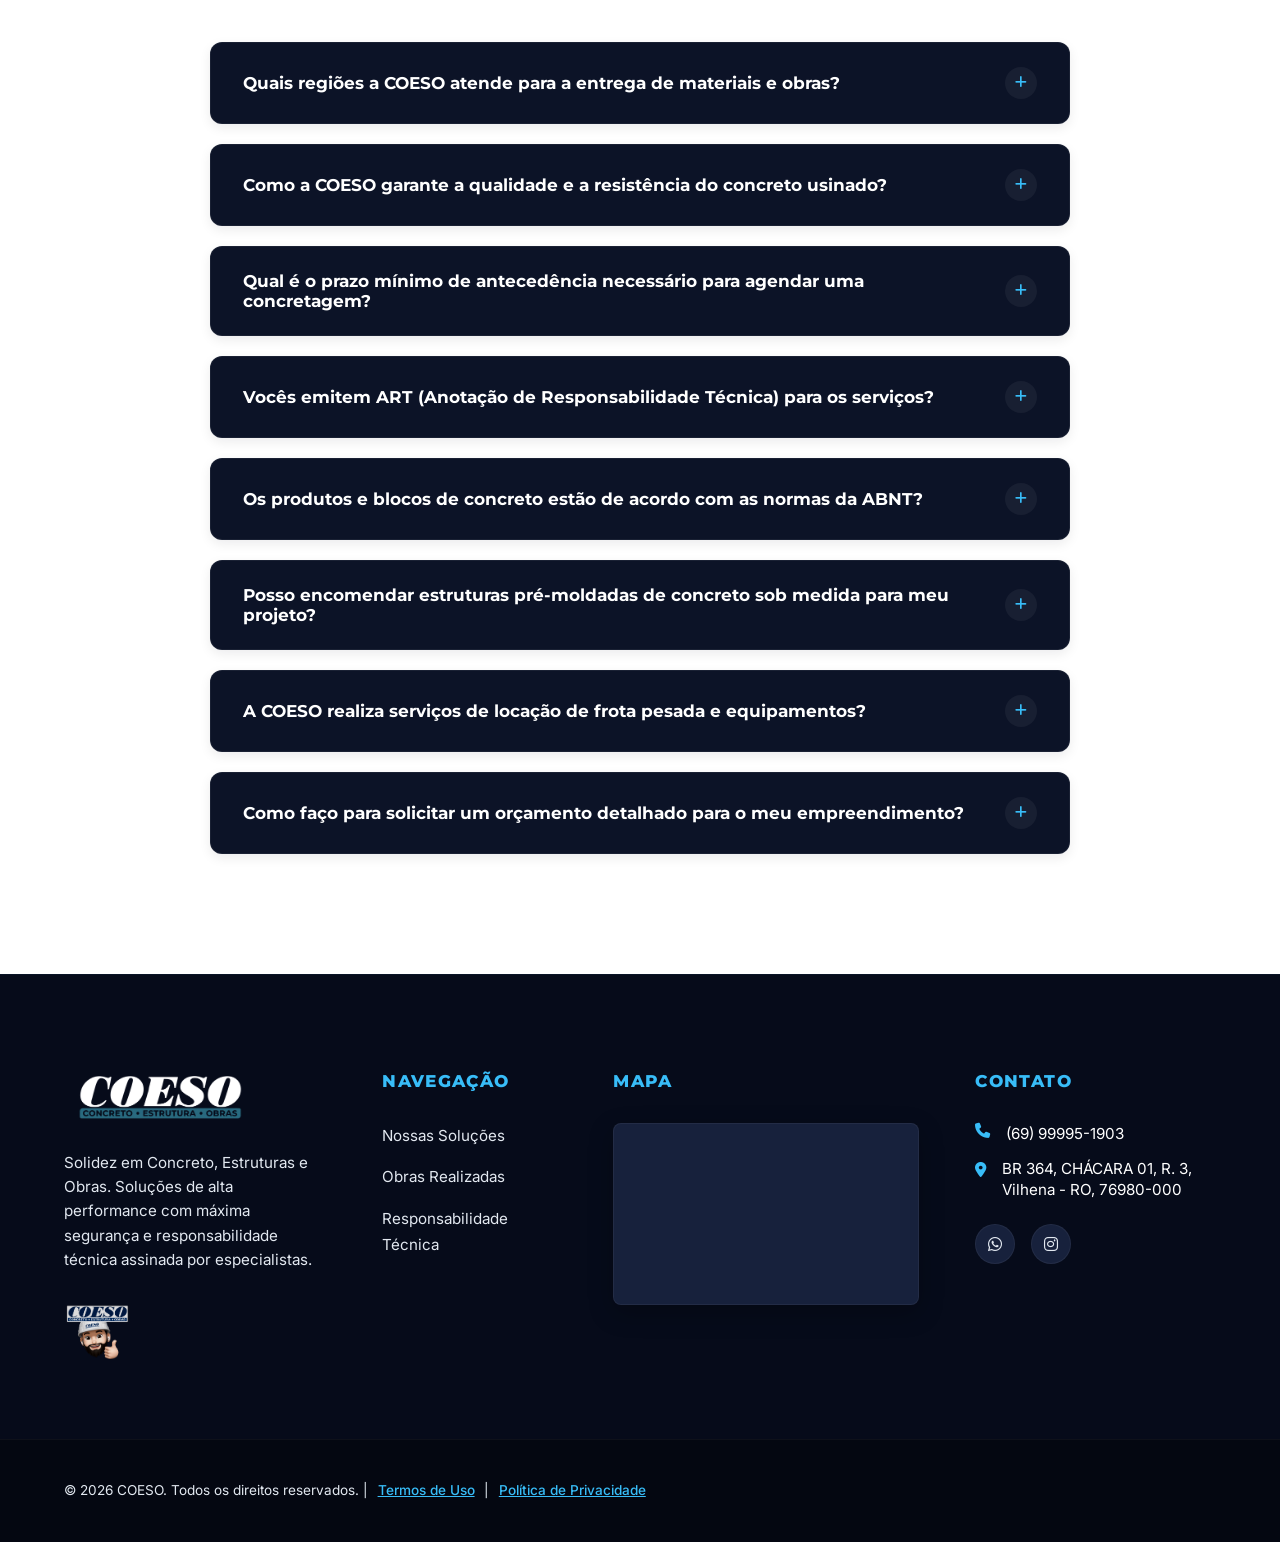
==== commit 6111c593: "Add files via upload" ====
--- a/index.html
+++ b/index.html
@@ -382,10 +382,36 @@
         <section id="quem-somos" class="quem-somos section-padding light-bg">
             <div class="container">
                 <div class="quem-somos-wrapper">
-                    <!-- Foto na esquerda -->
+                    <!-- Foto na esquerda (Carrossel Premium de Equipe) -->
                     <div class="quem-somos-visual scroll-reveal">
-                        <div class="quem-somos-img-box">
-                            <img src="imagens/coeso/escritorio.webp" alt="Sede da COESO Engenharia" class="quem-somos-img" width="1000" height="1000" decoding="async" loading="lazy">
+                        <div class="quem-somos-slider-container">
+                            <div class="equipe-slider" id="equipe-slider">
+                                <!-- Slide 1 -->
+                                <div class="equipe-slide active">
+                                    <img src="imagens/equipe/equipe.png" alt="Equipe de Frente COESO" class="equipe-slide-img" width="800" height="600" decoding="async">
+                                </div>
+                                <!-- Slide 2 -->
+                                <div class="equipe-slide">
+                                    <img src="imagens/equipe/perto.jpeg" alt="Equipe em Detalhe COESO" class="equipe-slide-img" width="800" height="600" decoding="async">
+                                </div>
+                                <!-- Slide 3 -->
+                                <div class="equipe-slide">
+                                    <img src="imagens/equipe/longe.png" alt="Operação COESO" class="equipe-slide-img" width="800" height="600" decoding="async">
+                                </div>
+                            </div>
+                            
+                            <!-- Controles Premium Translúcidos -->
+                            <button class="equipe-slider-btn prev" id="equipe-prev" aria-label="Slide anterior">
+                                <i class="fa-solid fa-chevron-left"></i>
+                            </button>
+                            <button class="equipe-slider-btn next" id="equipe-next" aria-label="Próximo slide">
+                                <i class="fa-solid fa-chevron-right"></i>
+                            </button>
+
+                            <!-- Dots Indicadores -->
+                            <div class="equipe-slider-dots" id="equipe-dots"></div>
+
+                            <!-- Símbolo flutuante mantido normal -->
                             <div class="quem-somos-experience">
                                 <img src="imagens/logo/simbolo.webp" alt="Símbolo COESO" class="quem-somos-badge-img" width="1254" height="1254" decoding="async" loading="lazy">
                             </div>
@@ -396,12 +422,12 @@
                     <div class="quem-somos-content scroll-reveal" style="transition-delay: 0.15s;">
                         <span class="subtitle">Nossa Essência</span>
                         <h2 class="section-title text-dark">Quem <span class="text-serif-italic">Somos</span></h2>
-                        <p class="lead-text text-dark">Fundada com o propósito de redefinir os padrões de solidez e confiabilidade no setor da construção civil, a COESO consolidou-se como referência no fornecimento de soluções estruturais integradas.</p>
-                        <p class="desc-text text-muted">Unimos engenharia civil de alta performance, rigor técnico em cada dosagem de concreto usinado e precisão no desenvolvimento de peças pré-moldadas. Sob a liderança experiente do Engenheiro Chefe Jeferson Piccoli Costa, nossa missão vai além de fornecer insumos estruturais básicos: entregamos a segurança técnica e operacional necessárias para sustentar o crescimento de grandes obras residenciais, comerciais e industriais na região.</p>
+                        <p class="lead-text text-dark">A força da COESO é construída por pessoas. Esta é a nossa equipe de frente — os rostos que planejam, gerenciam e garantem a precisão técnica de cada projeto. Mas por trás de cada grande entrega, há um time completo de colaboradores de campo e operacionais que, nos bastidores, fazem tudo acontecer com maestria.</p>
+                        <p class="desc-text text-muted">Unimos engenharia civil de alta performance, rigor técnico na dosagem de concreto usinado e precisão no desenvolvimento de peças pré-moldadas. Cada colaborador desempenha um papel fundamental na execução de fundações fortes e estruturas seguras, blindando o cronograma e o orçamento dos nossos parceiros.</p>
                         
                         <div class="quem-somos-actions">
                             <a href="historia.html" class="btn btn-primary btn-large">
-                                Saiba mais
+                                Conheça nossa história
                             </a>
                         </div>
                     </div>
--- a/style.css
+++ b/style.css
@@ -2980,32 +2980,124 @@
     position: relative;
 }
 
-.quem-somos-img-box {
+.quem-somos-slider-container {
     position: relative;
+    width: 100%;
+    max-width: 540px;
+    margin: 0 auto;
     border-radius: 20px;
-    overflow: visible;
     box-shadow: var(--shadow-lg);
     border: 1px solid var(--off-white-200);
-}
-
-.quem-somos-img {
-    width: 100%;
-    height: 480px;
-    object-fit: cover;
+    background-color: var(--blue-dark-800);
+    overflow: visible;
+}
+
+.equipe-slider {
+    position: relative;
+    width: 100%;
+    aspect-ratio: 4 / 3;
     border-radius: 20px;
+    overflow: hidden;
+}
+
+.equipe-slide {
+    position: absolute;
+    top: 0;
+    left: 0;
+    width: 100%;
+    height: 100%;
+    opacity: 0;
+    visibility: hidden;
+    transition: opacity 0.6s cubic-bezier(0.4, 0, 0.2, 1), visibility 0.6s;
+    background-color: var(--blue-dark-900);
+}
+
+.equipe-slide.active {
+    opacity: 1;
+    visibility: visible;
+    z-index: 2;
+}
+
+.equipe-slide-img {
+    width: 100%;
+    height: 100%;
+    object-fit: contain; /* Exibe a imagem completa sem cortar nenhuma pessoa! */
     display: block;
+    background-color: var(--blue-dark-800);
+}
+
+/* Controles Premium Translúcidos */
+.equipe-slider-btn {
+    position: absolute;
+    top: 50%;
+    transform: translateY(-50%);
+    width: 2.75rem;
+    height: 2.75rem;
+    border-radius: 50%;
+    background: rgba(6, 11, 26, 0.75);
+    border: 1px solid rgba(255, 255, 255, 0.15);
+    color: var(--white);
+    font-size: 1rem;
+    display: flex;
+    align-items: center;
+    justify-content: center;
+    cursor: pointer;
+    z-index: 10;
     transition: var(--transition-smooth);
-}
-
-.quem-somos-img-box:hover .quem-somos-img {
-    transform: scale(1.02);
+    backdrop-filter: blur(8px);
+    -webkit-backdrop-filter: blur(8px);
+    box-shadow: 0 4px 15px rgba(0, 0, 0, 0.3);
+}
+
+.equipe-slider-btn:hover {
+    background: var(--blue-light-main);
+    color: var(--white);
+    border-color: var(--blue-light-main);
+    transform: translateY(-50%) scale(1.1);
+    box-shadow: 0 0 15px var(--blue-light-glow);
+}
+
+.equipe-slider-btn.prev { left: -1.75rem; }
+.equipe-slider-btn.next { right: -1.75rem; }
+
+/* Dots Indicadores */
+.equipe-slider-dots {
+    position: absolute;
+    bottom: 1.25rem;
+    left: 50%;
+    transform: translateX(-50%);
+    display: flex;
+    gap: 0.5rem;
+    z-index: 10;
+    background: rgba(6, 11, 26, 0.65);
+    padding: 6px 12px;
+    border-radius: 20px;
+    backdrop-filter: blur(8px);
+    -webkit-backdrop-filter: blur(8px);
+    border: 1px solid rgba(255, 255, 255, 0.08);
+}
+
+.equipe-slider-dots .dot {
+    width: 8px;
+    height: 8px;
+    border-radius: 50%;
+    background: rgba(255, 255, 255, 0.4);
+    cursor: pointer;
+    transition: var(--transition-smooth);
+}
+
+.equipe-slider-dots .dot.active {
+    background: var(--blue-light-main);
+    width: 20px;
+    border-radius: 4px;
+    box-shadow: 0 0 8px var(--blue-light-glow);
 }
 
 /* Glassmorphism Badge para o Símbolo oficial */
 .quem-somos-experience {
     position: absolute;
-    bottom: -10px;
-    right: -10px;
+    bottom: -15px;
+    right: -15px;
     background: transparent;
     backdrop-filter: none;
     border: none;
@@ -3015,11 +3107,12 @@
     justify-content: center;
     box-shadow: none;
     animation: floating-experience 4s ease-in-out infinite;
+    z-index: 5;
 }
 
 .quem-somos-badge-img {
-    width: 124px;
-    height: 124px;
+    width: 105px;
+    height: 105px;
     object-fit: contain;
     display: block;
     filter: none;
@@ -3076,9 +3169,6 @@
     .quem-somos-wrapper {
         gap: 3rem;
     }
-    .quem-somos-img {
-        height: 380px;
-    }
 }
 
 @media (max-width: 768px) {
@@ -3086,17 +3176,20 @@
         grid-template-columns: 1fr;
         gap: 3.5rem;
     }
-    .quem-somos-img {
-        height: 320px;
+    .quem-somos-slider-container {
+        max-width: 100%;
+    }
+    .equipe-slider-btn {
+        display: none;
     }
     .quem-somos-experience {
         bottom: -5px;
-        right: 5px;
+        right: -5px;
         padding: 0;
     }
     .quem-somos-badge-img {
-        width: 100px;
-        height: 100px;
+        width: 85px;
+        height: 85px;
     }
 }
 
@@ -3591,9 +3684,9 @@
         align-items: center !important;
         background: linear-gradient(to top, rgba(6, 11, 26, 0.95) 0%, rgba(6, 11, 26, 0.55) 45%, rgba(6, 11, 26, 0.15) 75%, rgba(6, 11, 26, 0) 100%),
                     url('imagens/logo/cam_mobile.webp') no-repeat center center !important; /* Leve degradê azul do filtro de baixo para cima */
-        background-size: contain !important; /* Enquadra a imagem por completo sem zoom lateral */
+        background-size: cover !important; /* Garante que a imagem preencha toda a tela do celular */
         background-color: #060b1a !important; /* Cor de fundo integrada oficial COESO */
-        background-attachment: fixed !important; /* Efeito paralaxe (fundo fixo) no mobile */
+        background-attachment: scroll !important; /* Corrige o bug histórico de renderização do background-attachment: fixed no mobile (iOS/Safari) */
     }
     .hero-overlay {
         display: none !important; /* Oculta overlay global para manter imagem totalmente nítida */
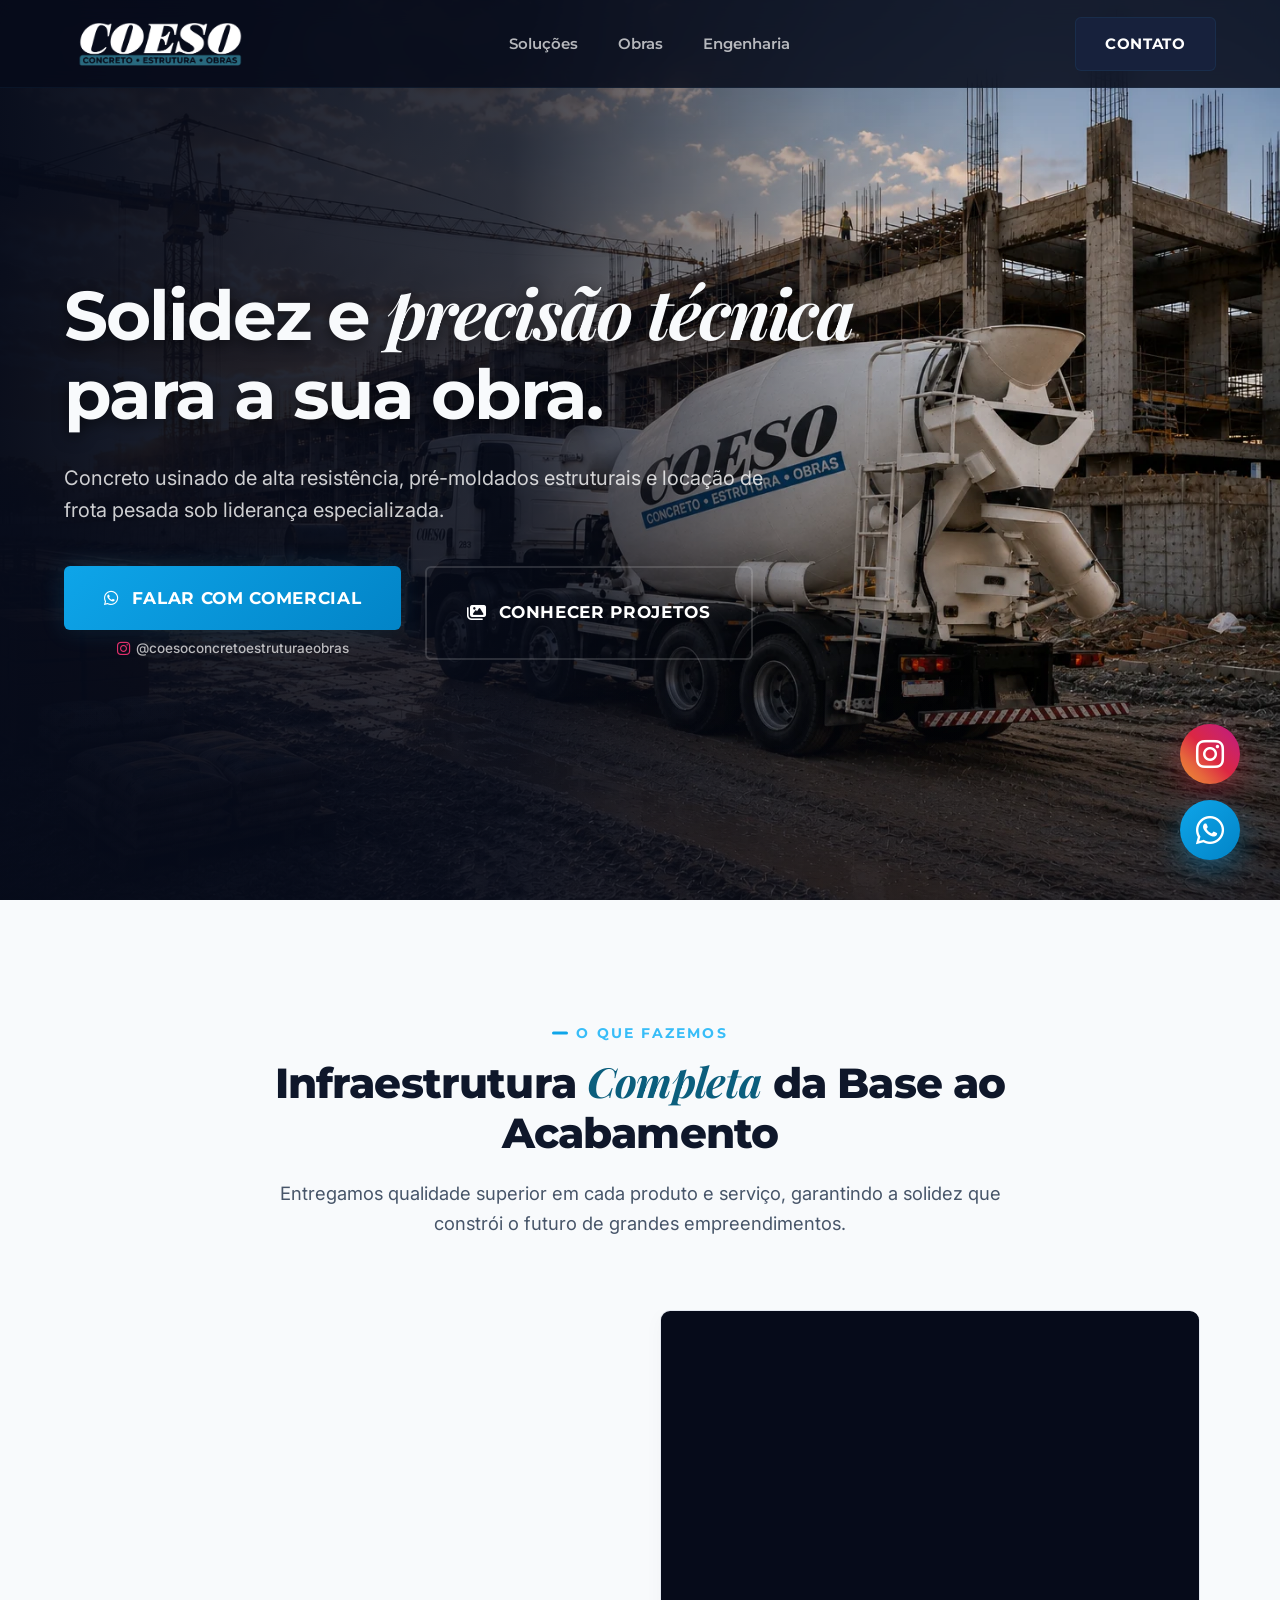
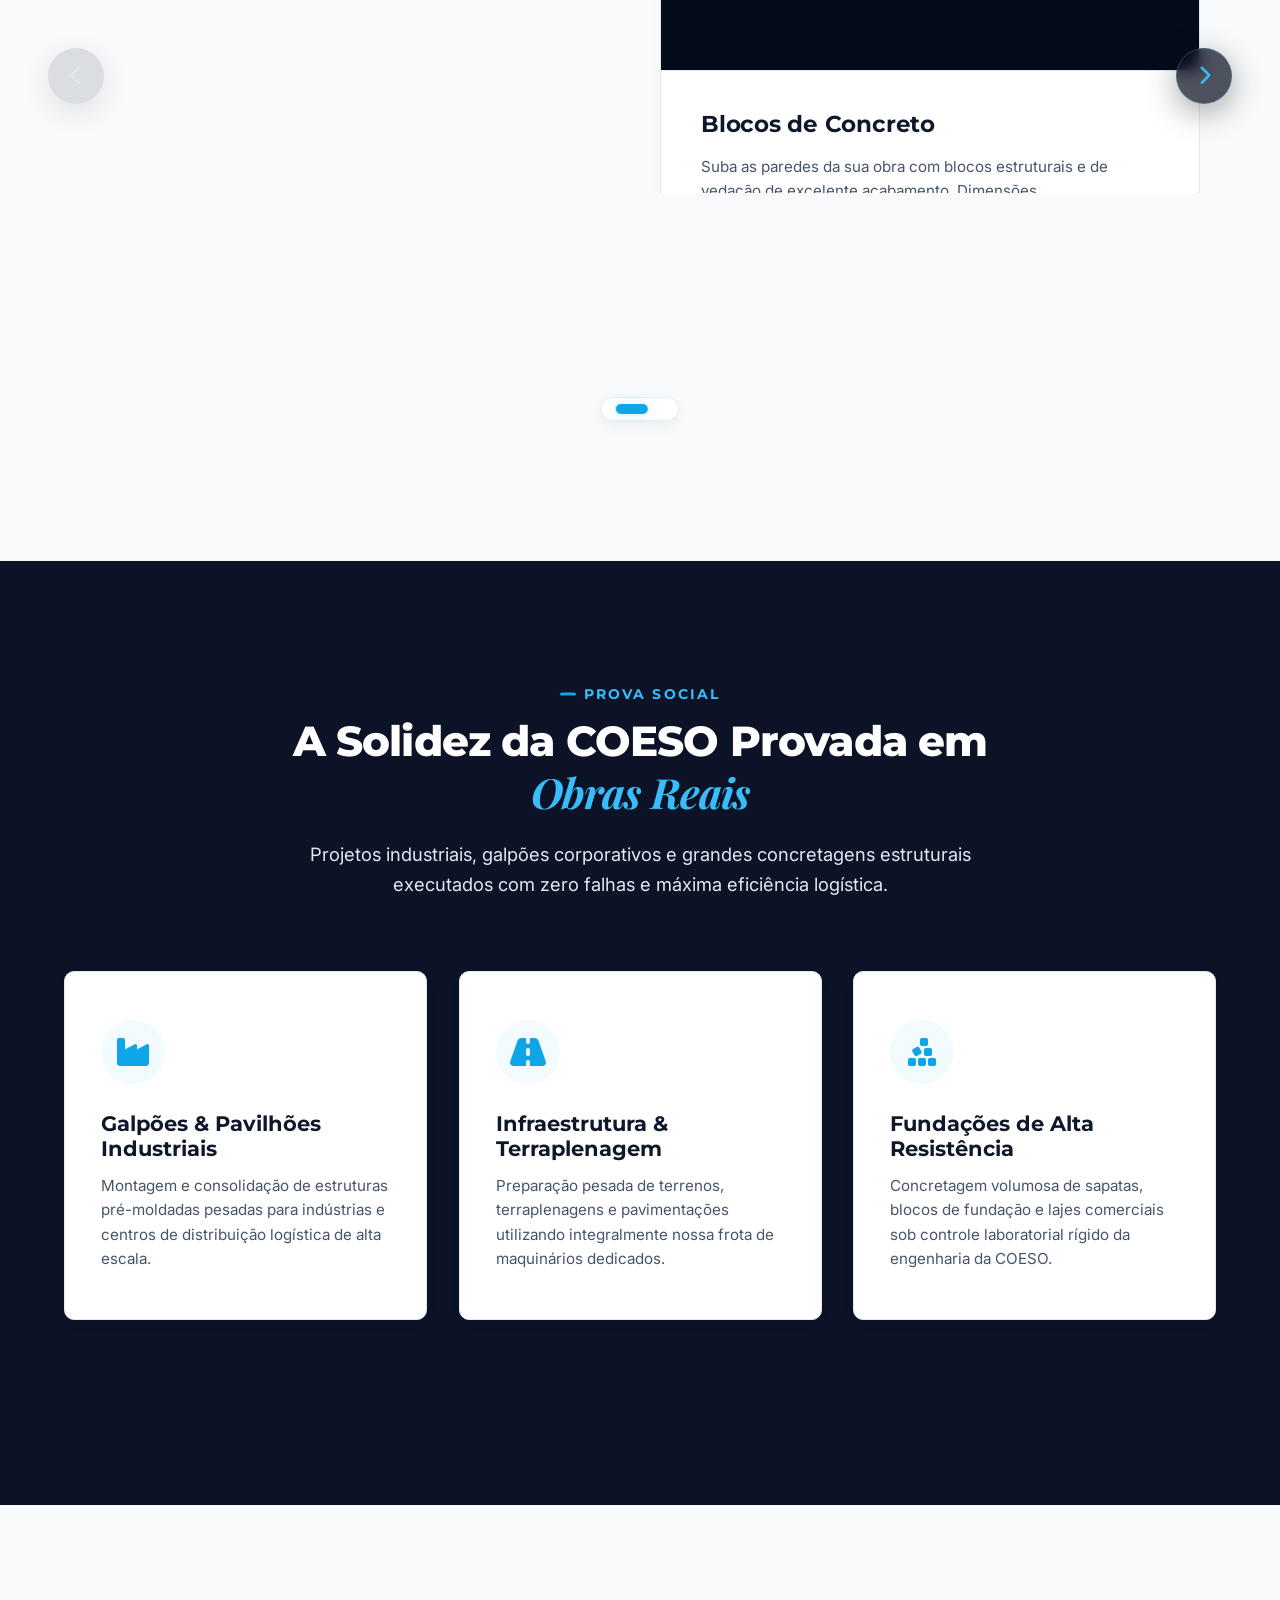
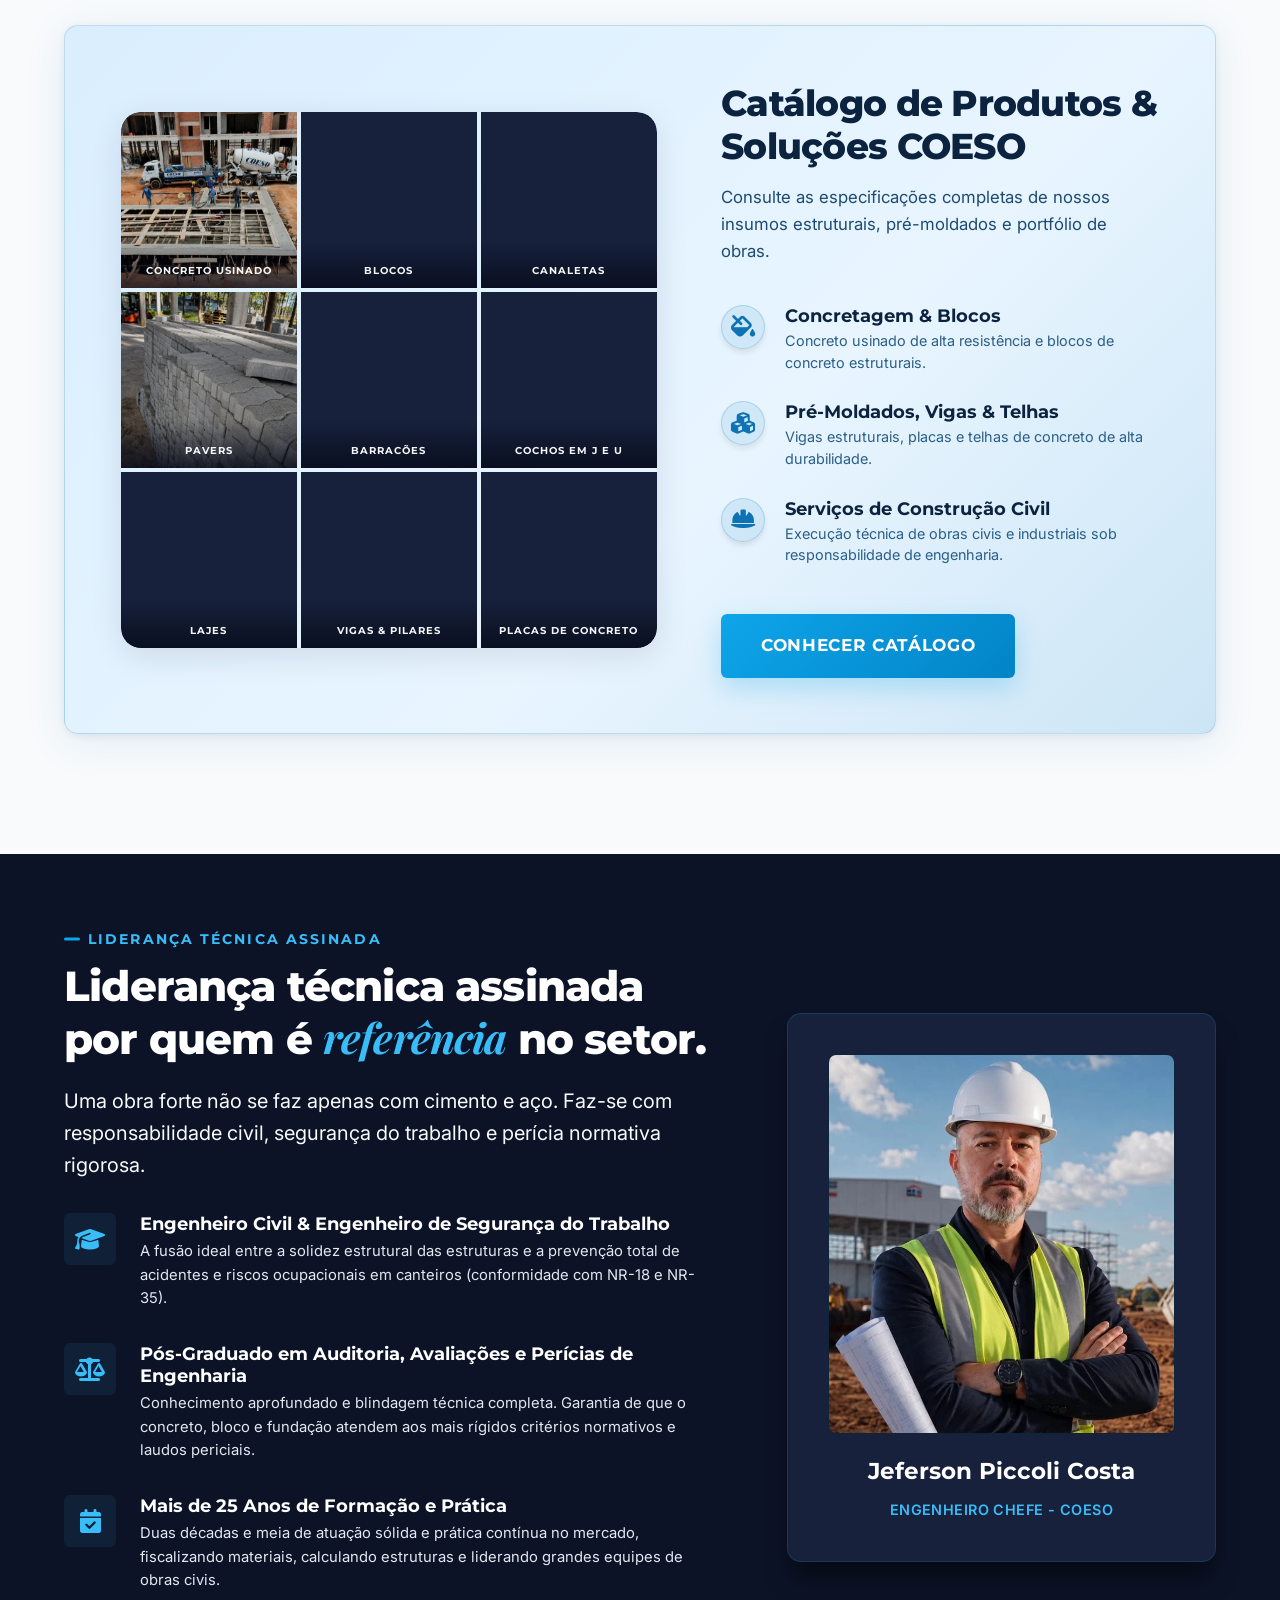
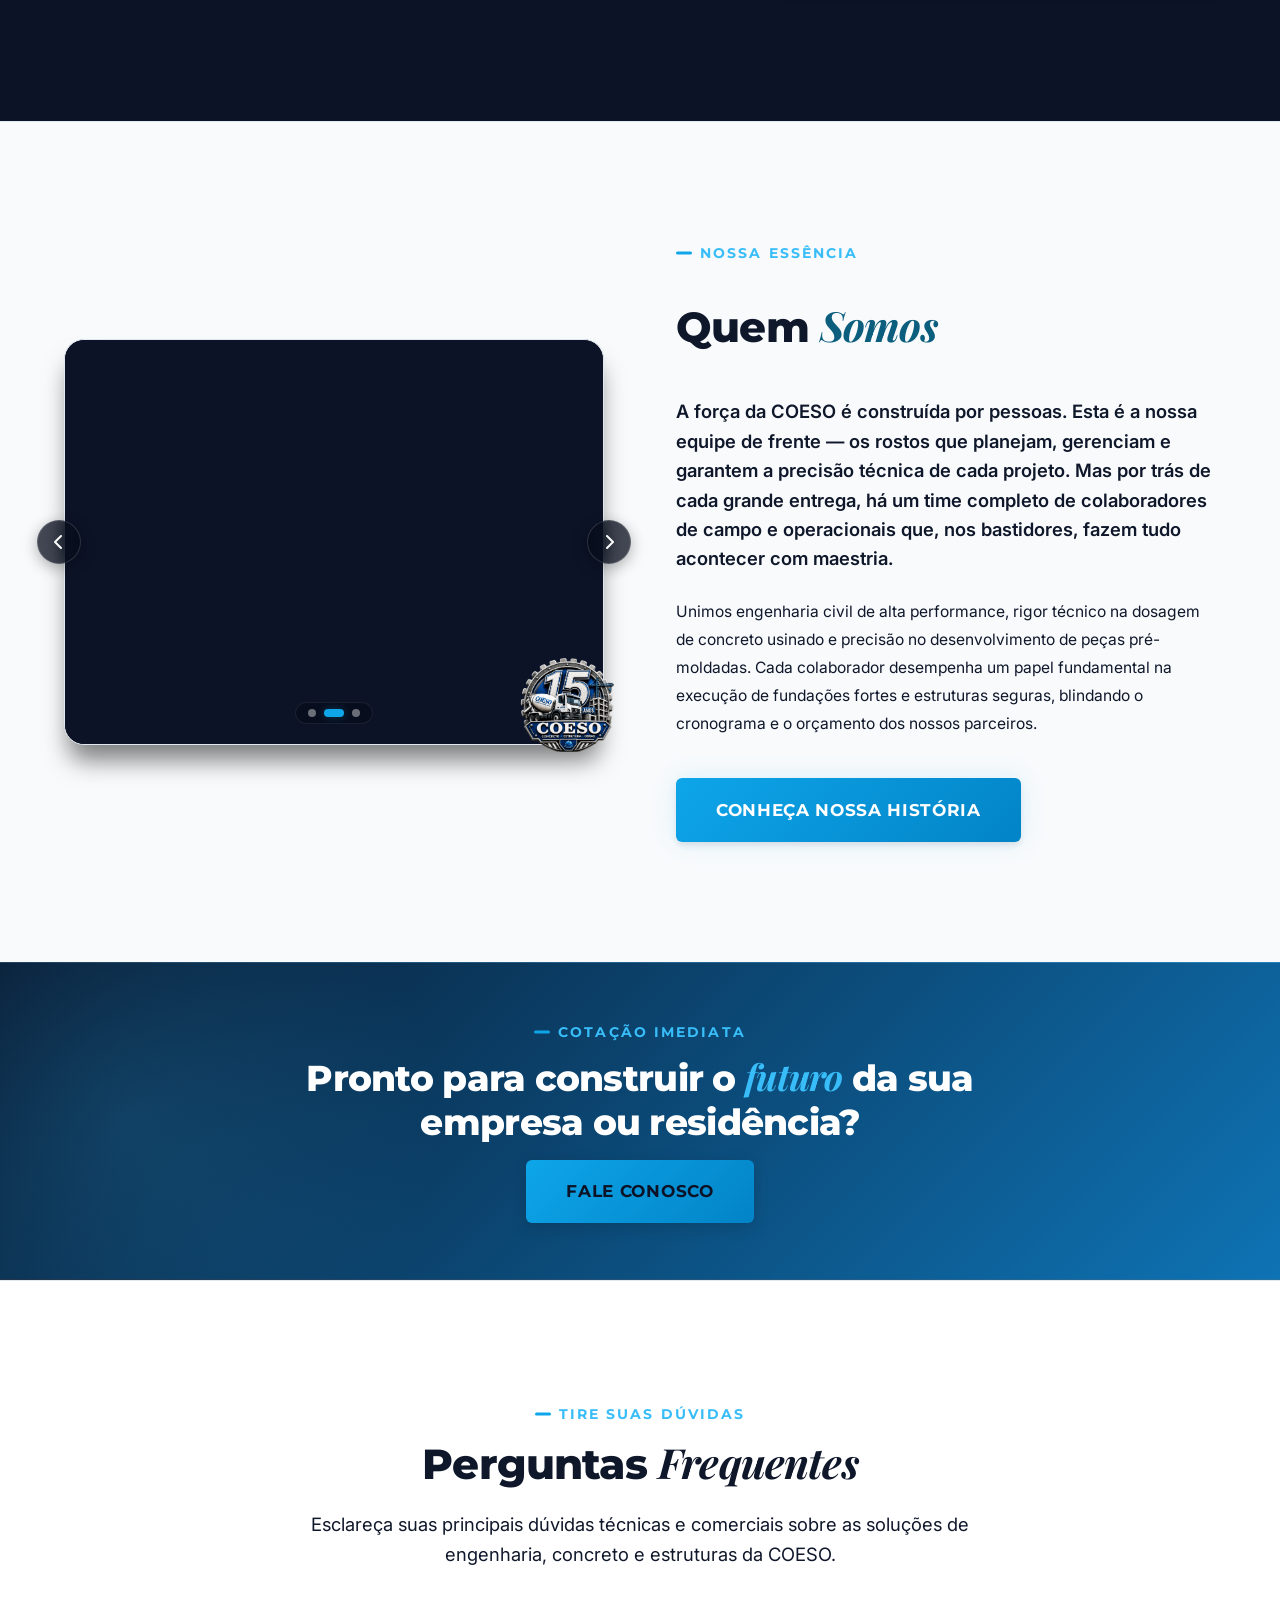
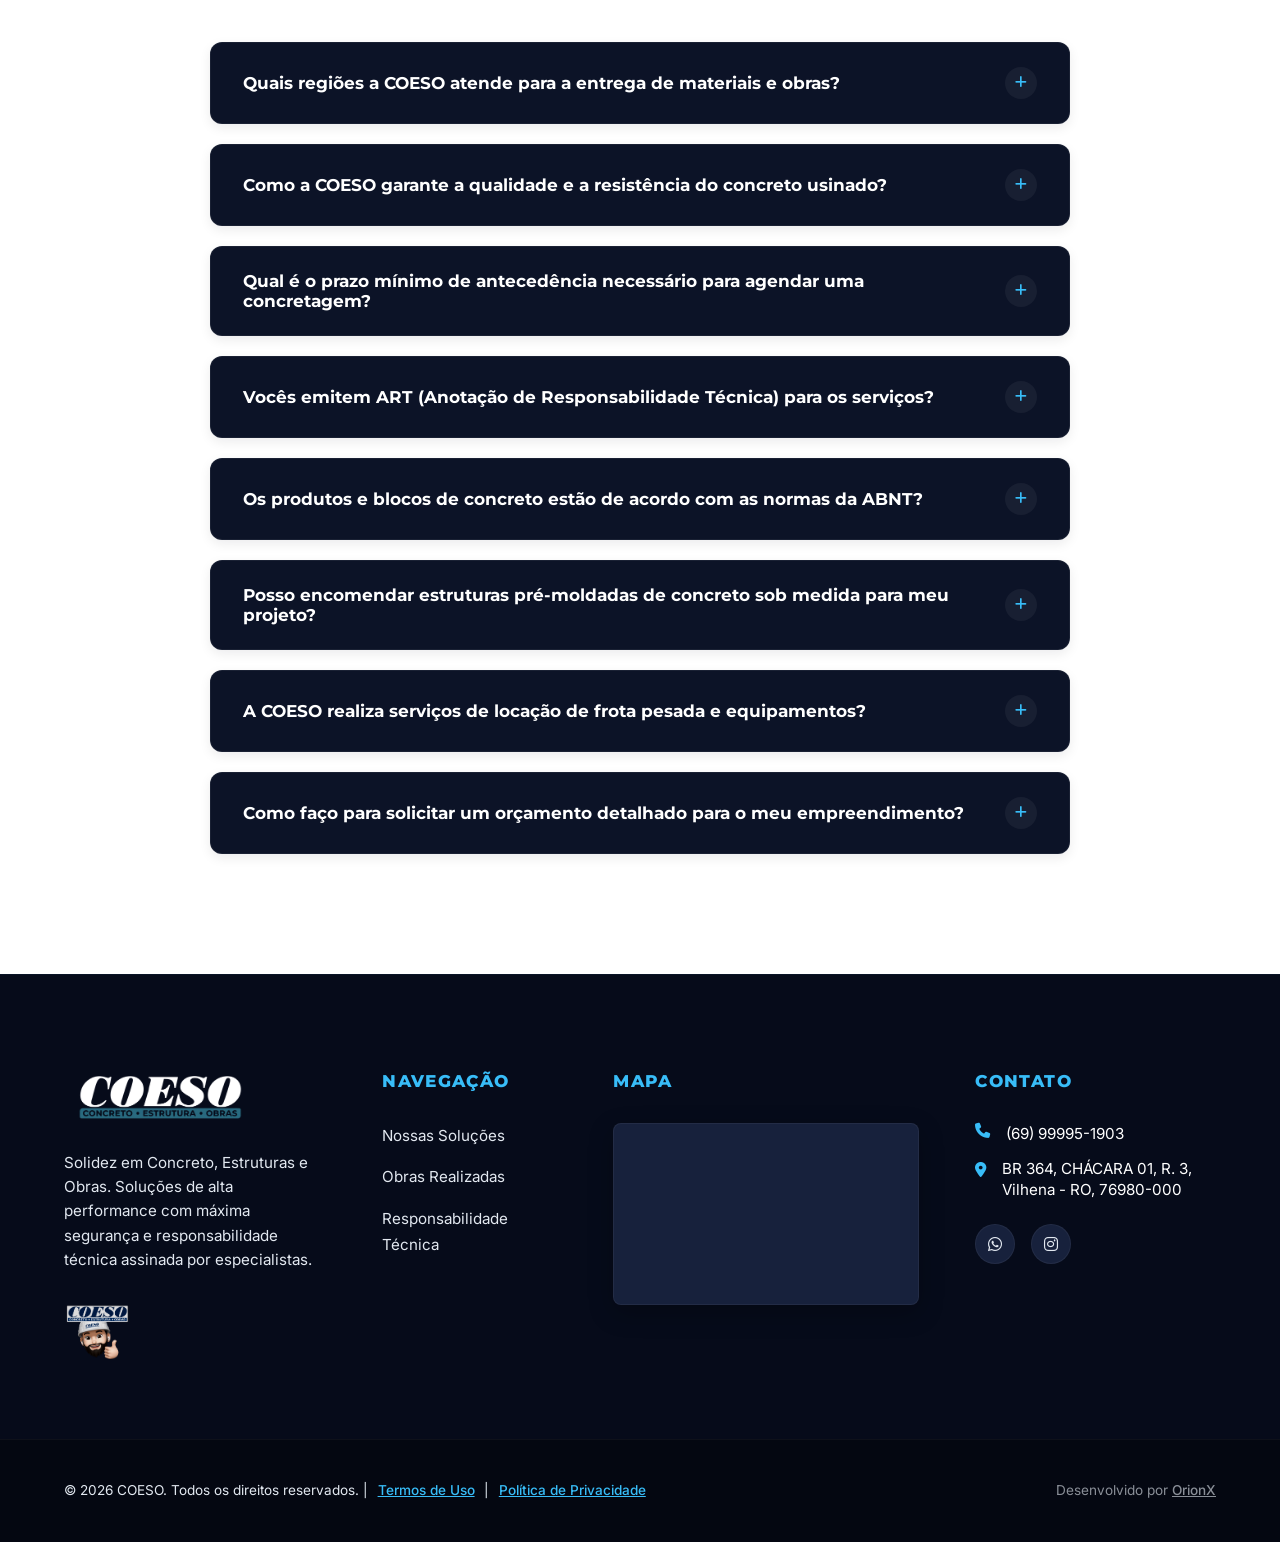
==== commit cdb56210: "Add files via upload" ====
--- a/index.html
+++ b/index.html
@@ -626,6 +626,9 @@
                 <div class="copyright">
                     <p>&copy; 2026 COESO. Todos os direitos reservados. | <a href="termos.html" class="footer-legal-link">Termos de Uso</a> | <a href="privacidade.html" class="footer-legal-link">Política de Privacidade</a></p>
                 </div>
+                <div class="developer-credits">
+                    Desenvolvido por <a href="https://www.instagram.com/orionx_br/" target="_blank">OrionX</a>
+                </div>
             </div>
         </div>
     </footer>
--- a/style.css
+++ b/style.css
@@ -1299,6 +1299,22 @@
     color: var(--off-white-200);
 }
 
+.developer-credits {
+    font-size: 0.85rem;
+    color: var(--off-white-200);
+    opacity: 0.6;
+    transition: var(--transition-fast);
+}
+
+.developer-credits:hover {
+    opacity: 1;
+}
+
+.developer-credits a {
+    text-decoration: underline;
+    font-weight: 500;
+}
+
 .nota-tecnica {
     font-size: 0.75rem;
     color: var(--blue-light-hover);
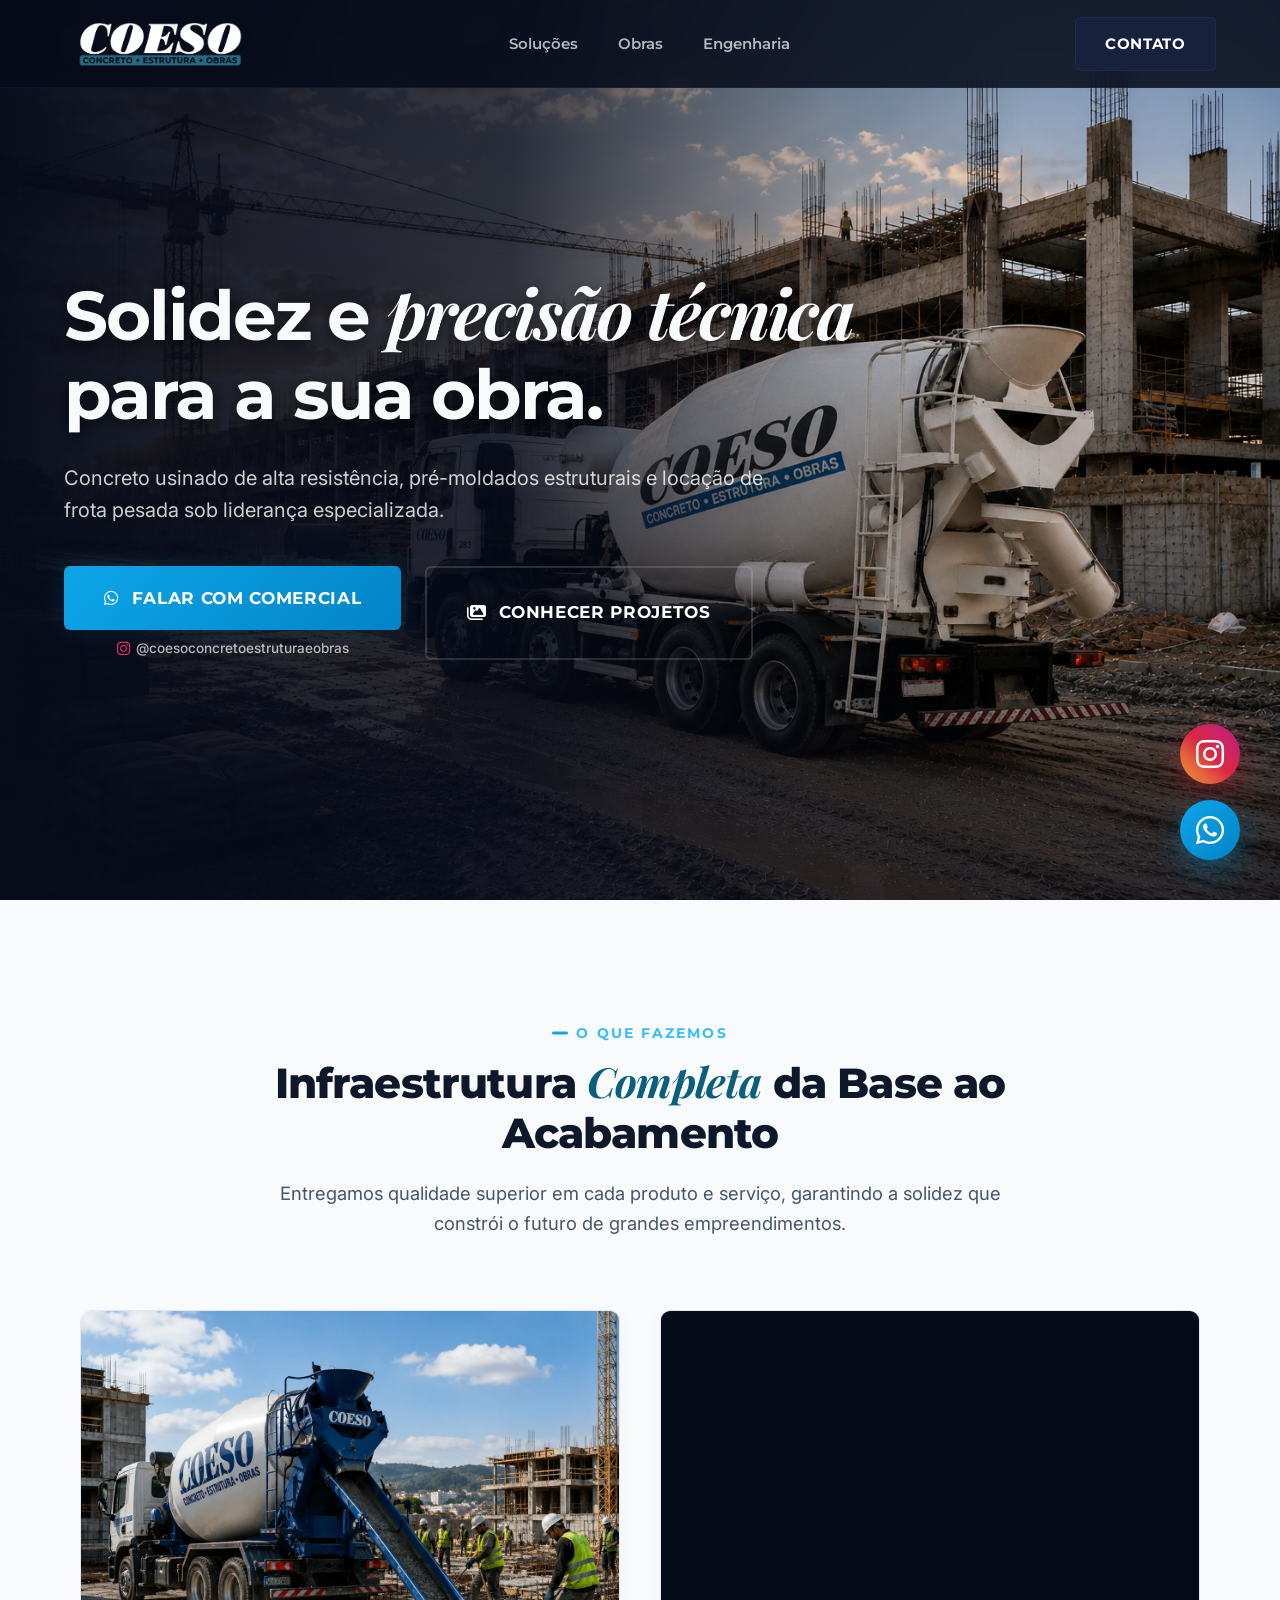
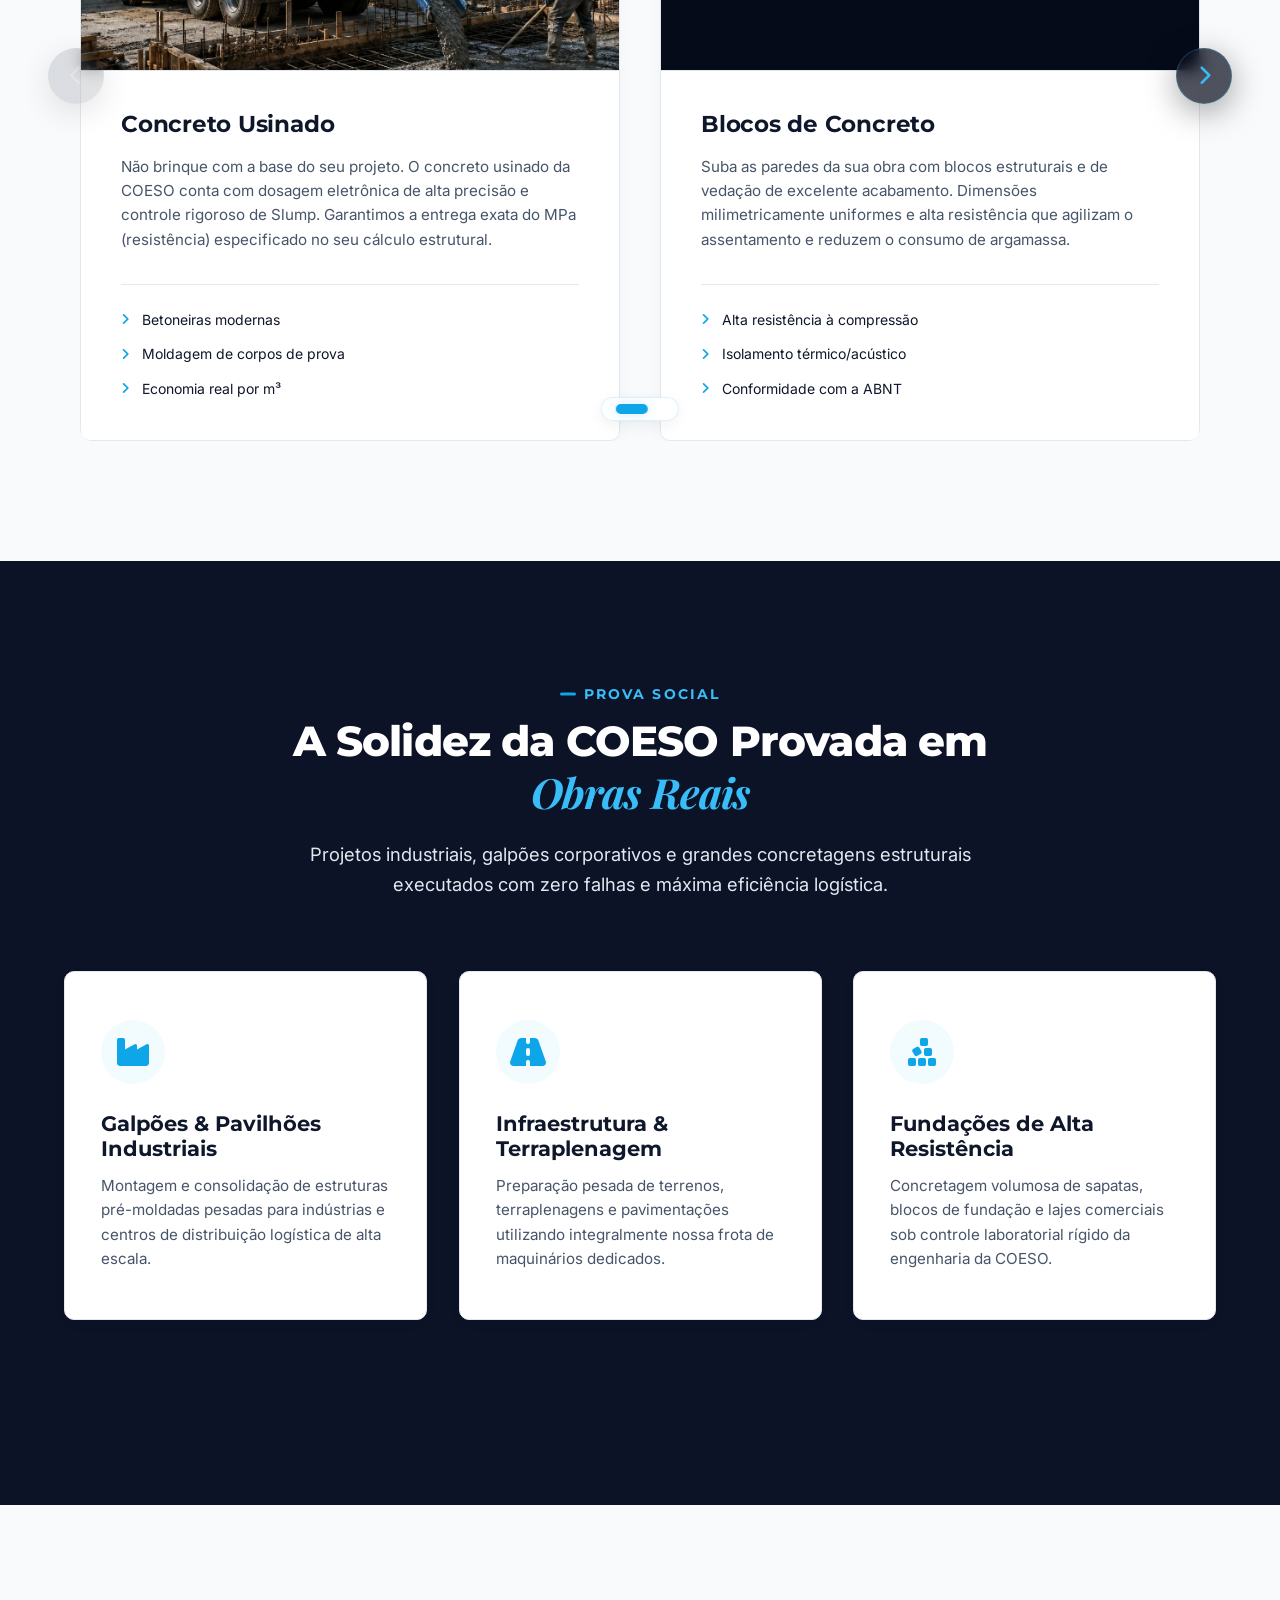
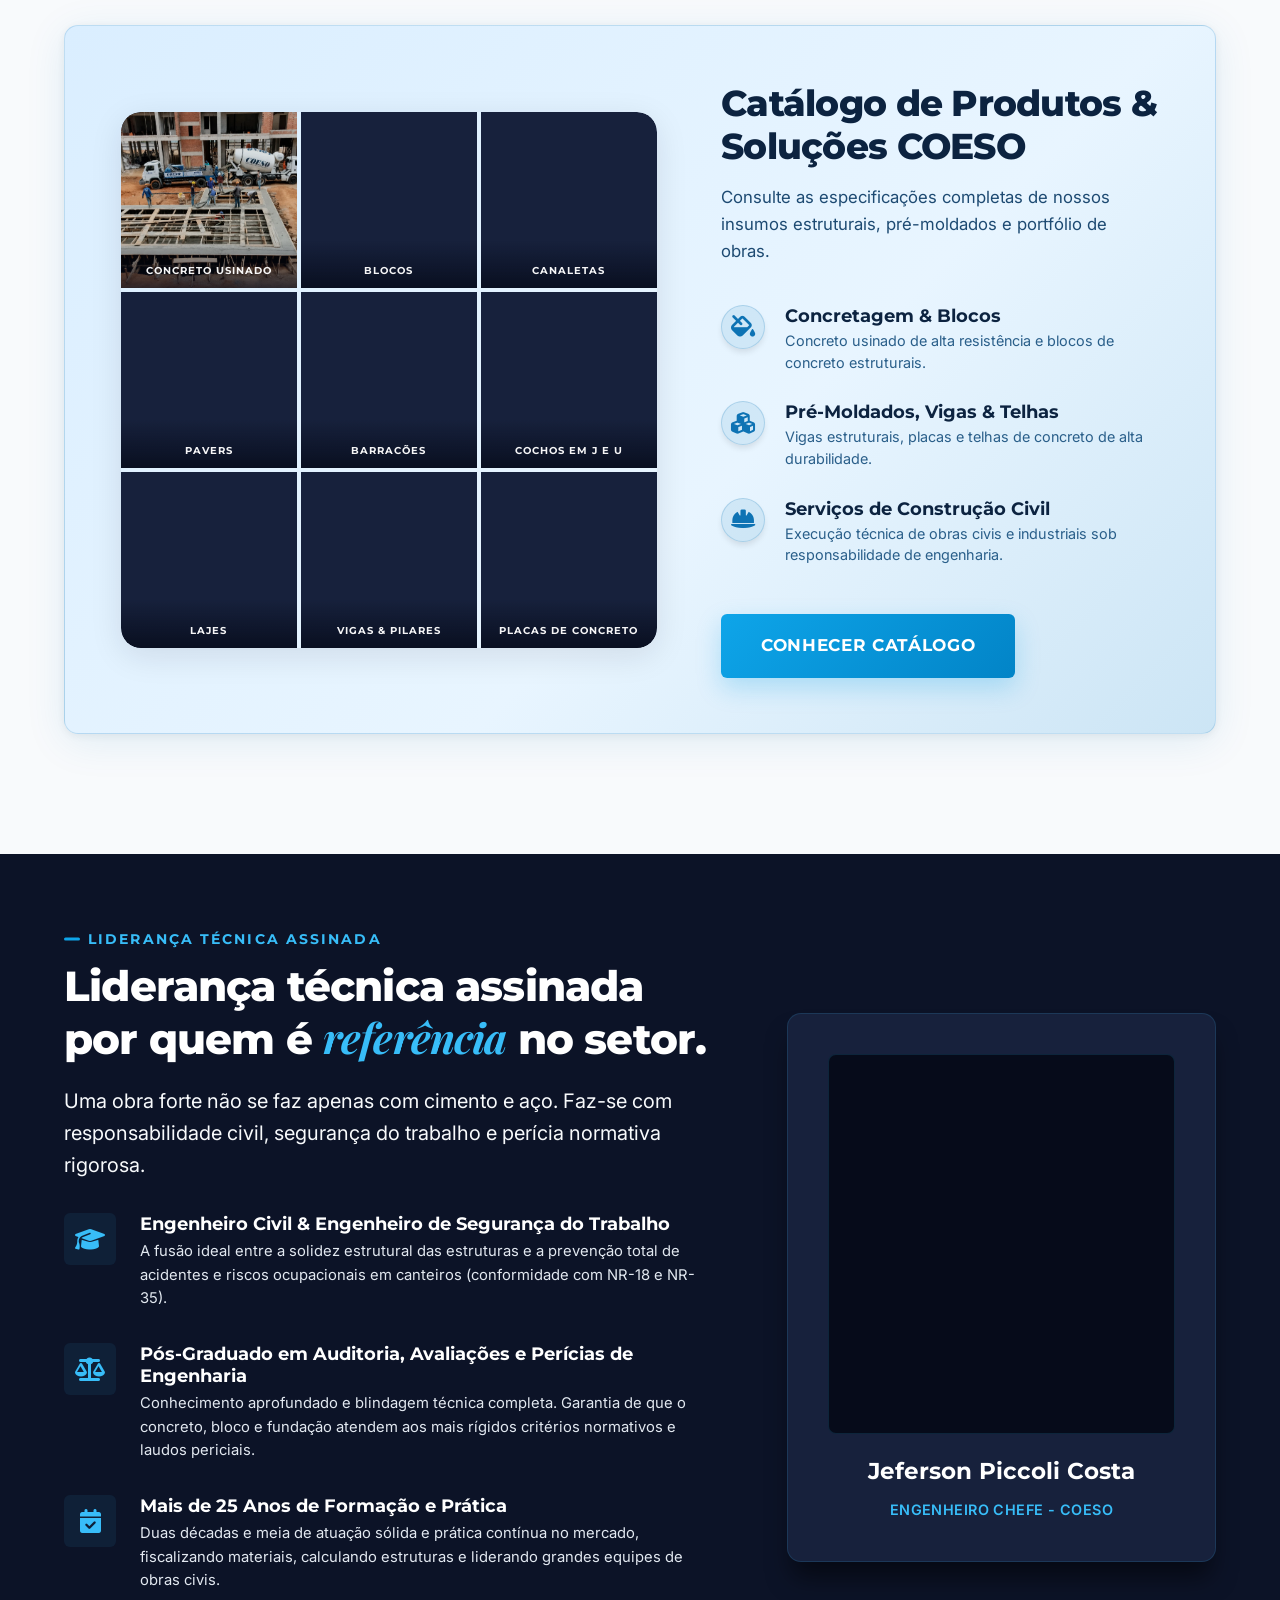
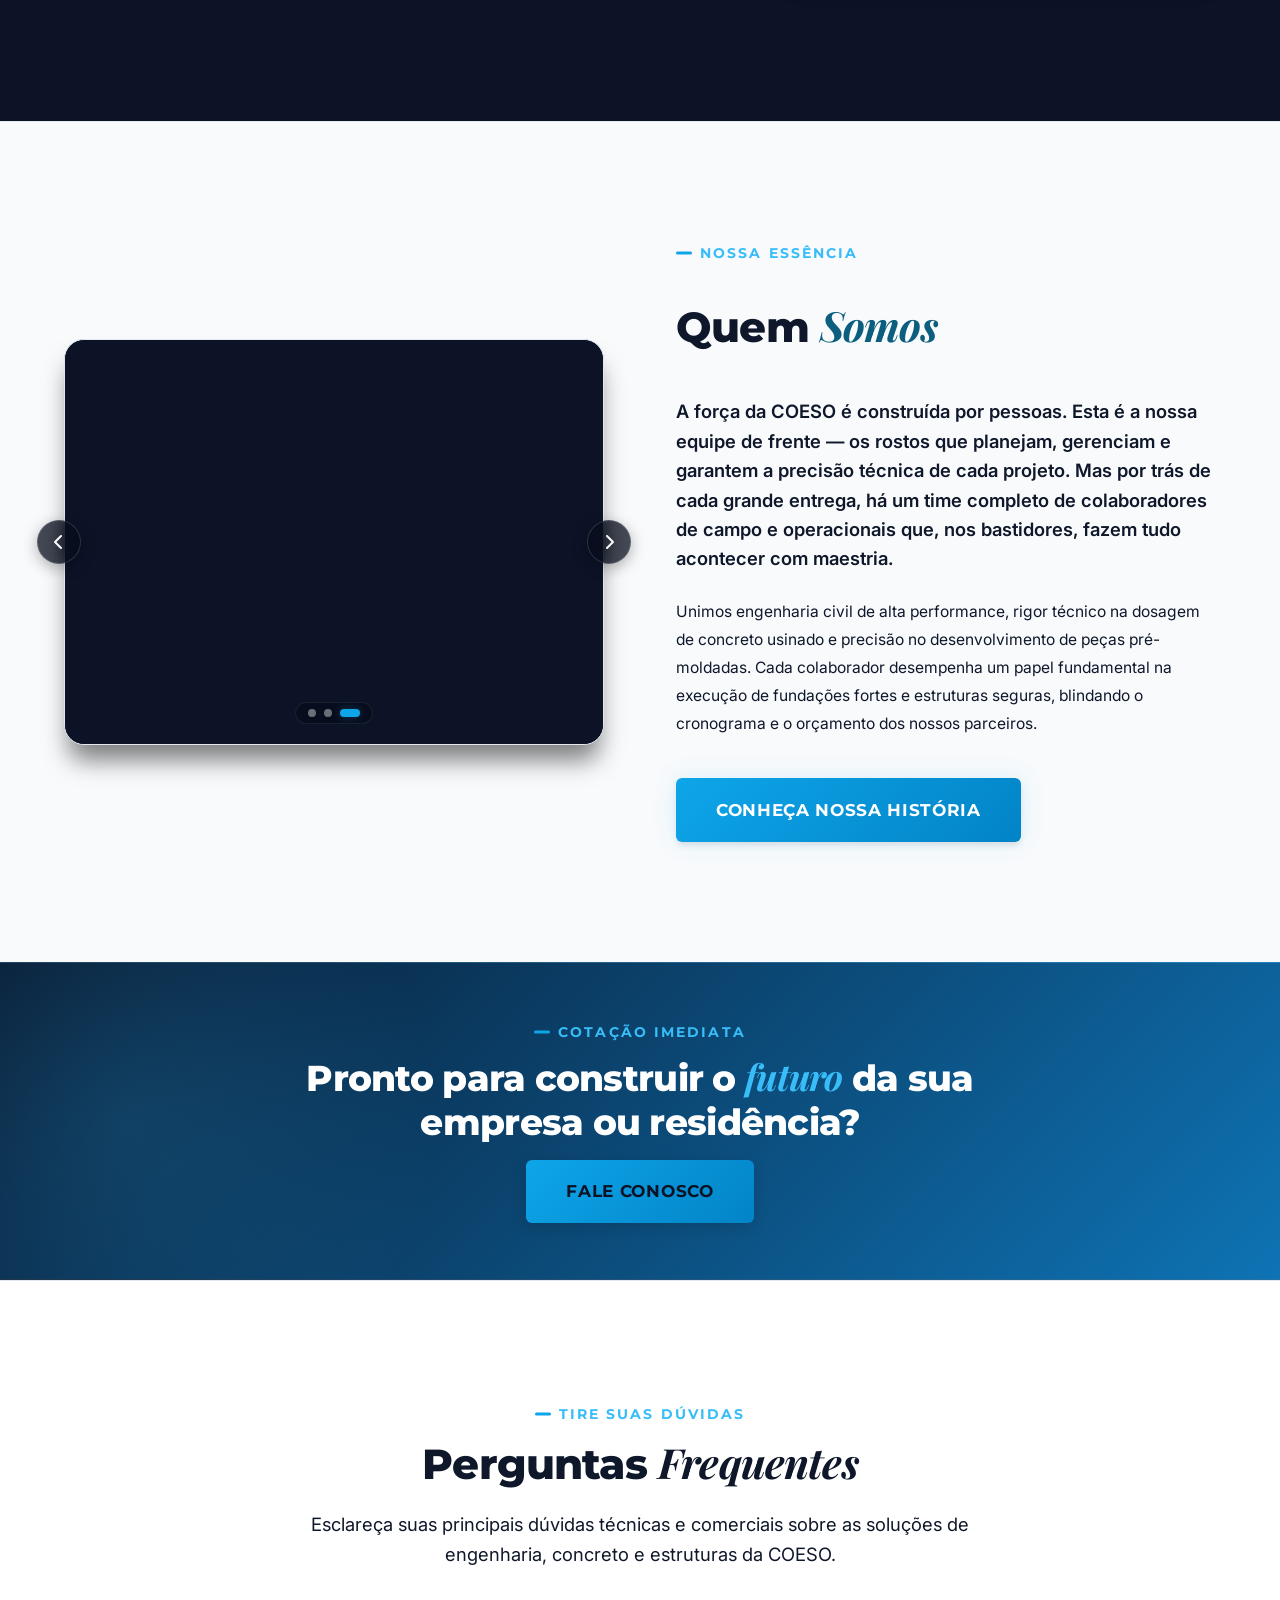
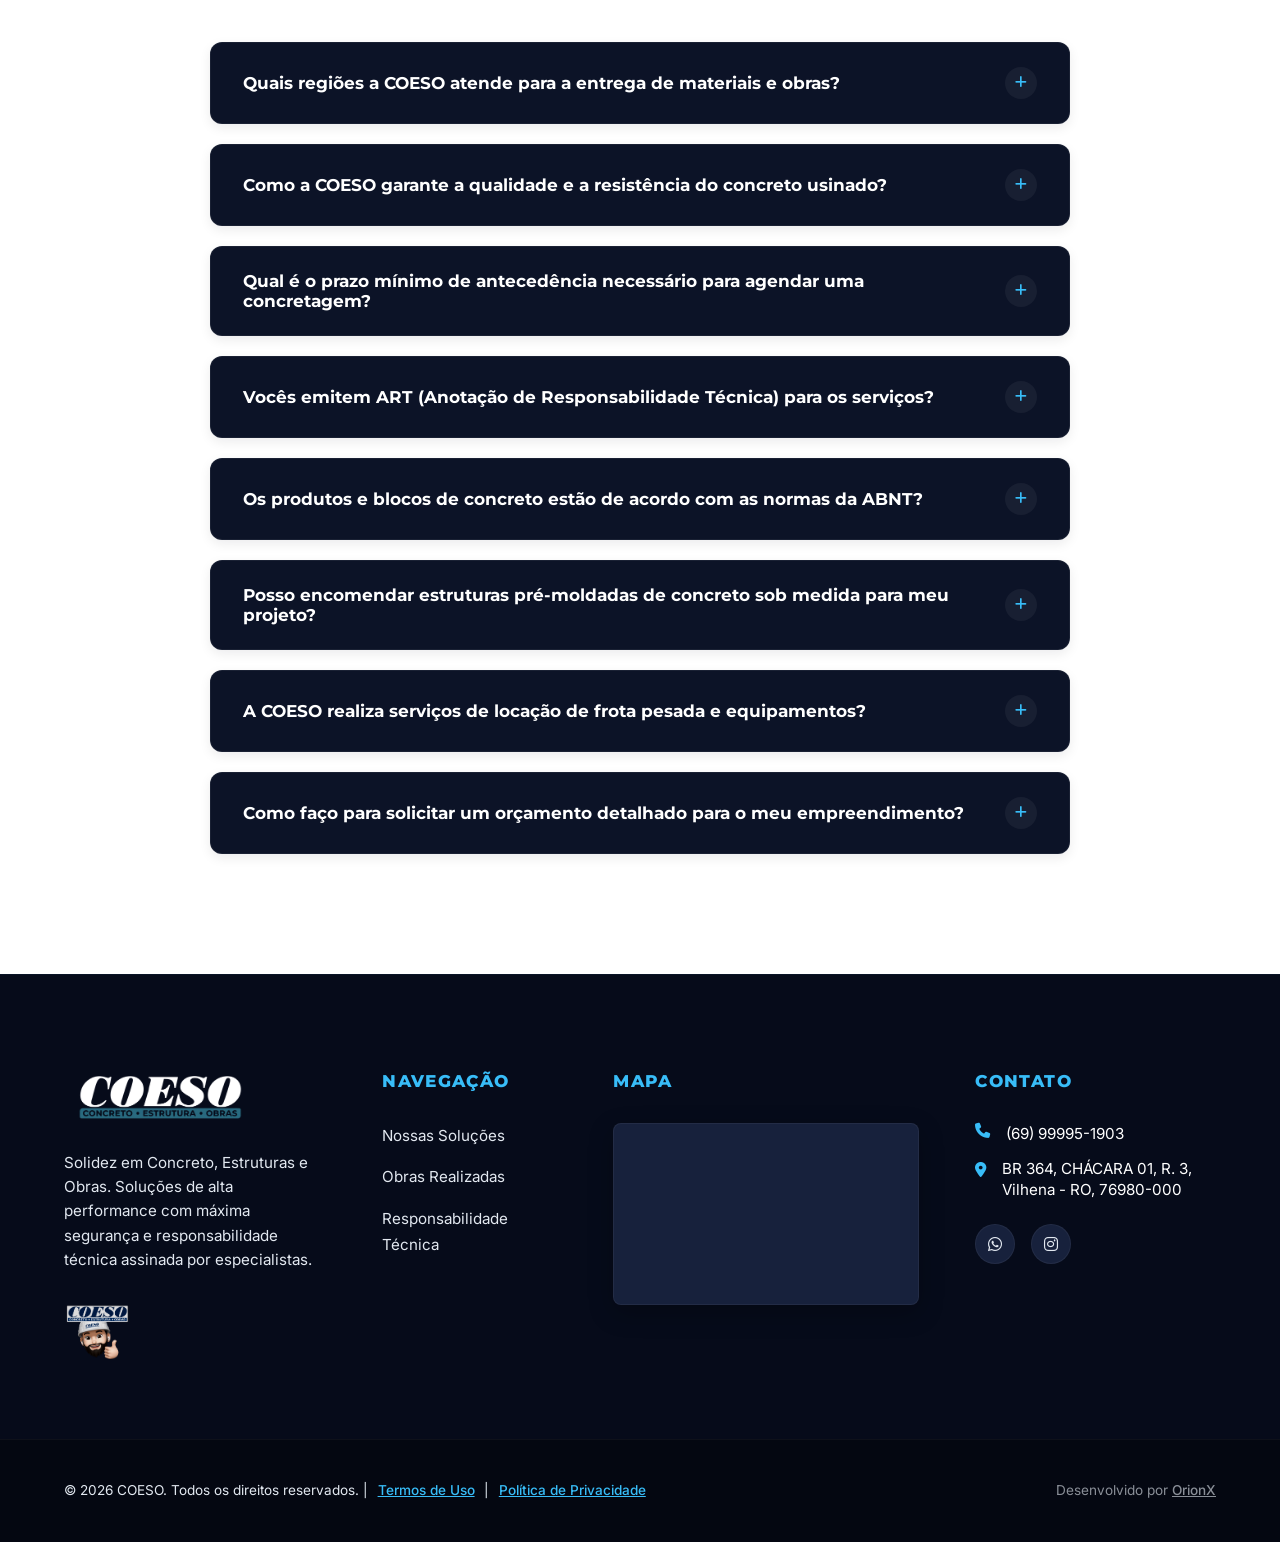
==== commit 51fb229a: "Add files via upload" ====
--- a/index.html
+++ b/index.html
@@ -627,7 +627,7 @@
                     <p>&copy; 2026 COESO. Todos os direitos reservados. | <a href="termos.html" class="footer-legal-link">Termos de Uso</a> | <a href="privacidade.html" class="footer-legal-link">Política de Privacidade</a></p>
                 </div>
                 <div class="developer-credits">
-                    Desenvolvido por <a href="https://www.instagram.com/orionx_br/" target="_blank">OrionX</a>
+                    Desenvolvido por <a href="https://www.instagram.com/orionx_br/" target="_blank" style="text-decoration: underline;">OrionX</a>
                 </div>
             </div>
         </div>
--- a/style.css
+++ b/style.css
@@ -1311,7 +1311,7 @@
 }
 
 .developer-credits a {
-    text-decoration: underline;
+    text-decoration: underline !important;
     font-weight: 500;
 }
 
